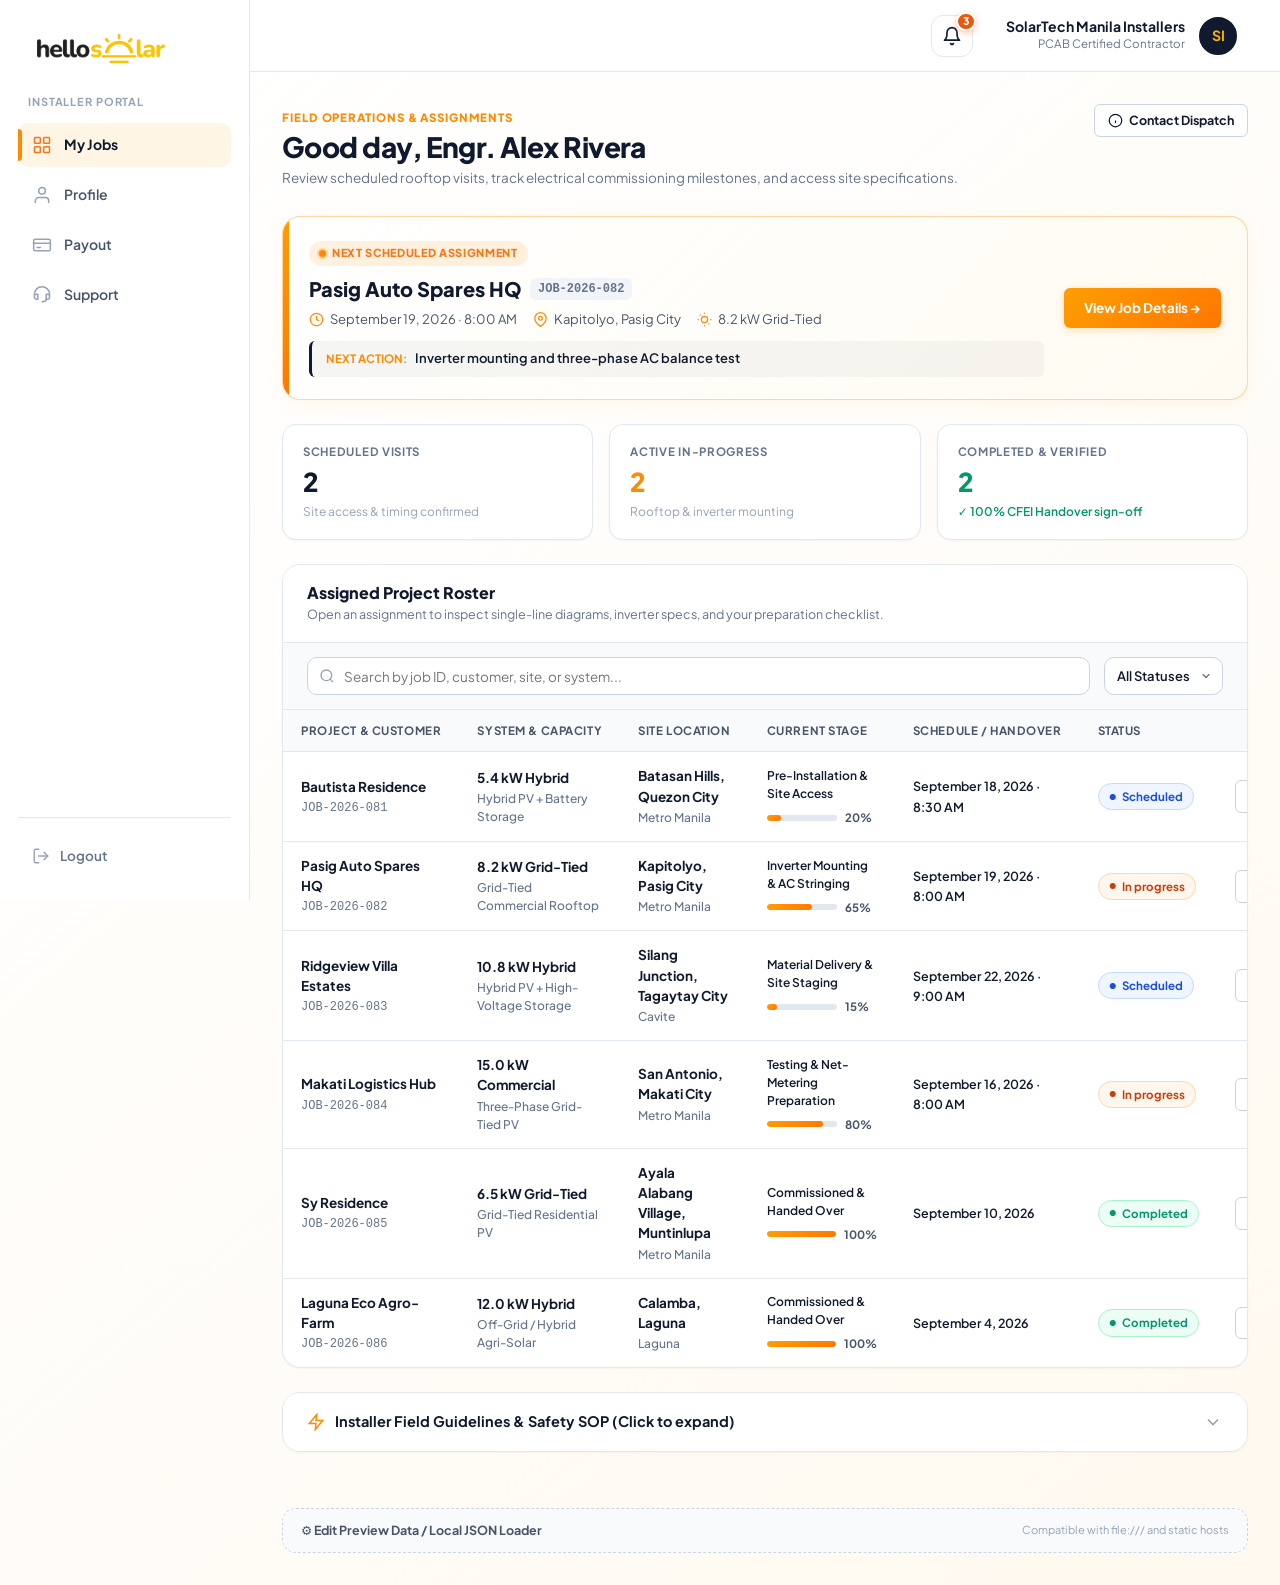
==== myjob.html @ 42e33a5e "First commit for Installer" ====
<!DOCTYPE html>
<html lang="en">

<head>
    <meta charset="UTF-8">
    <meta name="viewport" content="width=device-width, initial-scale=1.0">
    <meta name="description" content="Hello Solar Installer Portal — Assigned installation jobs, site details, and field checklist.">
    <title>Hello Solar Installer — My Jobs</title>

    <!-- Favicon -->
    <link rel="icon" type="image/png" href="assets/images/logo_tab.png">

    <!-- Google Fonts -->
    <link rel="preconnect" href="https://fonts.googleapis.com">
    <link rel="preconnect" href="https://fonts.gstatic.com" crossorigin>
    <link href="https://fonts.googleapis.com/css2?family=Plus+Jakarta+Sans:wght@400;500;600;700;800&display=swap"
        rel="stylesheet">

    <!-- Stylesheets -->
    <link rel="stylesheet" href="assets/css/dashboard.css">
    <link rel="stylesheet" href="assets/css/workspace.css">
    <link rel="stylesheet" href="assets/css/notifications.css">
</head>

<body>
    <div class="app" id="app">
        <!-- Mobile Backdrop -->
        <div class="backdrop" id="backdrop" aria-hidden="true"></div>

        <!-- Sidebar -->
        <aside class="sidebar" id="sidebar">
            <a class="logo" href="myjob.html">
                <img src="assets/images/hello_solar.png" alt="Hello Solar">
            </a>

            <div class="nav-label">Installer Portal</div>

            <nav class="nav" id="nav" aria-label="Installer navigation">
                <a class="nav-link active" href="myjob.html" aria-current="page">
                    <svg class="nav-icon" viewBox="0 0 24 24" fill="none" stroke="currentColor" stroke-linecap="round"
                        stroke-linejoin="round">
                        <rect x="3" y="3" width="7" height="7" rx="1" />
                        <rect x="14" y="3" width="7" height="7" rx="1" />
                        <rect x="3" y="14" width="7" height="7" rx="1" />
                        <rect x="14" y="14" width="7" height="7" rx="1" />
                    </svg>
                    My Jobs
                </a>

                <a class="nav-link" href="profile.html">
                    <svg class="nav-icon" viewBox="0 0 24 24" fill="none" stroke="currentColor" stroke-linecap="round"
                        stroke-linejoin="round">
                        <path d="M20 21v-2a4 4 0 0 0-4-4H8a4 4 0 0 0-4 4v2"></path>
                        <circle cx="12" cy="7" r="4"></circle>
                    </svg>
                    Profile
                </a>

                <a class="nav-link" href="payout.html">
                    <svg class="nav-icon" viewBox="0 0 24 24" fill="none" stroke="currentColor" stroke-linecap="round"
                        stroke-linejoin="round">
                        <rect x="2" y="5" width="20" height="14" rx="2" />
                        <path d="M2 10h20" />
                        <path d="M6 15h4" />
                    </svg>
                    Payout
                </a>

                <a class="nav-link" href="support.html">
                    <svg class="nav-icon" viewBox="0 0 24 24" fill="none" stroke="currentColor" stroke-linecap="round"
                        stroke-linejoin="round">
                        <path d="M3 11a9 9 0 0 1 18 0" />
                        <path d="M3 11v4a2 2 0 0 0 2 2h2v-6H5a2 2 0 0 0-2 2" />
                        <path d="M21 11v4a2 2 0 0 1-2 2h-2v-6h2a2 2 0 0 1 2 2" />
                        <path d="M17 17c0 2-2 3-5 3" />
                    </svg>
                    Support
                </a>
            </nav>

            <div class="sidebar-bottom">
                <div class="sidebar-divider"></div>

                <a class="logout" id="logout" href="login.html">
                    <svg class="nav-icon" viewBox="0 0 24 24" fill="none" stroke="currentColor" stroke-linecap="round"
                        stroke-linejoin="round">
                        <path d="M9 21H5a2 2 0 0 1-2-2V5a2 2 0 0 1 2-2h4" />
                        <polyline points="16 17 21 12 16 7" />
                        <line x1="21" y1="12" x2="9" y2="12" />
                    </svg>
                    Logout
                </a>
            </div>
        </aside>

        <!-- Main Content Area -->
        <main class="main" id="main">
            <!-- Topbar Header -->
            <header class="topbar">
                <div class="mobile-header">
                    <button class="mobile-menu-button" id="menu" type="button" aria-label="Open navigation"
                        aria-expanded="false" aria-controls="sidebar">
                        <svg viewBox="0 0 24 24" fill="none" stroke="currentColor" stroke-width="2"
                            stroke-linecap="round">
                            <line x1="4" y1="6" x2="20" y2="6" />
                            <line x1="4" y1="12" x2="20" y2="12" />
                            <line x1="4" y1="18" x2="20" y2="18" />
                        </svg>
                    </button>

                    <a class="mobile-logo" href="myjob.html">
                        <img src="assets/images/hello_solar.png" alt="Hello Solar">
                    </a>
                </div>

                <div class="topbar-right">
                    <div class="profile" id="topbarProfileBtn" title="Manage Profile & Photo">
                        <div class="profile-text">
                            <span class="profile-name">SolarTech Installer</span>
                            <span class="profile-role">PCAB Certified Contractor</span>
                        </div>
                        <div class="profile-avatar">SI</div>
                    </div>
                </div>
            </header>

            <!-- Page Content -->
            <div class="content" id="content">
                <div class="installer-workspace">
                    <!-- Page Header with Compact Greeting -->
                    <div class="workspace-head">
                        <div>
                            <span class="workspace-eyebrow">Field Operations & Assignments</span>
                            <h1 class="workspace-title" id="installerGreeting">Good day, Engr. Alex Rivera</h1>
                            <p class="workspace-subtitle">
                                Review scheduled rooftop visits, track electrical commissioning milestones, and access site specifications.
                            </p>
                        </div>
                        <div class="workspace-head-actions">
                            <a href="support.html?topic=Site%20Access%20%26%20Scheduling" class="btn-action">
                                <svg width="15" height="15" viewBox="0 0 24 24" fill="none" stroke="currentColor" stroke-width="2"><circle cx="12" cy="12" r="10"/><line x1="12" y1="16" x2="12" y2="12"/><line x1="12" y1="8" x2="12.01" y2="8"/></svg>
                                Contact Dispatch
                            </a>
                        </div>
                    </div>

                    <!-- Next Scheduled Assignment Hero Card (Answers: "What is my next assignment, and what do I need to do?") -->
                    <section class="next-assignment-card" id="nextAssignmentCard" aria-label="Next assignment preview">
                        <!-- Populated dynamically via workspace.js -->
                    </section>

                    <!-- 3 Non-Repeating KPI Metrics -->
                    <section class="installer-stats-grid cols-3" id="jobsStatsGrid">
                        <div class="stat-card">
                            <span class="stat-label">Scheduled Visits</span>
                            <div class="stat-value" id="statScheduled">2</div>
                            <span class="stat-sub">Site access & timing confirmed</span>
                        </div>
                        <div class="stat-card">
                            <span class="stat-label">Active In-Progress</span>
                            <div class="stat-value" id="statInProgress" style="color: var(--solar-orange);">2</div>
                            <span class="stat-sub">Rooftop & inverter mounting</span>
                        </div>
                        <div class="stat-card">
                            <span class="stat-label">Completed & Verified</span>
                            <div class="stat-value" id="statCompleted" style="color: #059669;">2</div>
                            <span class="stat-sub positive">✓ 100% CFEI Handover sign-off</span>
                        </div>
                    </section>

                    <!-- Main Installation Jobs Table Panel -->
                    <section class="panel-card">
                        <div class="panel-header">
                            <div class="panel-title-group">
                                <h2>Assigned Project Roster</h2>
                                <p>Open an assignment to inspect single-line diagrams, inverter specs, and your preparation checklist.</p>
                            </div>
                        </div>

                        <!-- Table Filter Toolbar -->
                        <div class="table-toolbar">
                            <div class="toolbar-search">
                                <svg viewBox="0 0 24 24" fill="none" stroke="currentColor" stroke-width="2">
                                    <circle cx="11" cy="11" r="8" />
                                    <line x1="21" y1="21" x2="16.65" y2="16.65" />
                                </svg>
                                <input type="search" id="jobSearchInput" placeholder="Search by job ID, customer, site, or system..." autocomplete="off">
                            </div>
                            <div class="toolbar-filters">
                                <select class="toolbar-select" id="jobStatusFilter" aria-label="Filter by project status">
                                    <option value="ALL">All Statuses</option>
                                    <option value="Scheduled">Scheduled</option>
                                    <option value="In progress">In Progress</option>
                                    <option value="Completed">Completed</option>
                                </select>
                            </div>
                        </div>

                        <!-- Table Area (Responsive Cards on Mobile) -->
                        <div class="table-responsive">
                            <table class="data-table" id="jobsTable">
                                <thead>
                                    <tr>
                                        <th>Project & Customer</th>
                                        <th>System & Capacity</th>
                                        <th>Site Location</th>
                                        <th>Current Stage</th>
                                        <th>Schedule / Handover</th>
                                        <th>Status</th>
                                        <th style="text-align: right;">Action</th>
                                    </tr>
                                </thead>
                                <tbody id="jobsTableBody">
                                    <!-- Rendered dynamically via workspace.js -->
                                </tbody>
                            </table>
                        </div>
                    </section>

                    <!-- Collapsible Progressive Disclosure: Standard Operating Procedures (SOP) -->
                    <details class="panel-accordion" id="sopAccordion">
                        <summary>
                            <div class="accordion-title">
                                <svg width="18" height="18" viewBox="0 0 24 24" fill="none" stroke="currentColor" stroke-width="2">
                                    <polygon points="13 2 3 14 12 14 11 22 21 10 12 10 13 2" />
                                </svg>
                                <span>Installer Field Guidelines & Safety SOP (Click to expand)</span>
                            </div>
                            <svg class="accordion-chevron" viewBox="0 0 24 24" fill="none" stroke="currentColor" stroke-width="2">
                                <polyline points="6 9 12 15 18 9" />
                            </svg>
                        </summary>
                        <div class="accordion-body">
                            <p style="margin-bottom: 12px;">
                                Adherence to DOLE-OSH and PCAB rooftop solar safety standards is mandatory across all Hello Solar job sites.
                            </p>
                            <div class="sop-grid">
                                <div class="sop-card">
                                    <div class="sop-card-title">1. Pre-Arrival & Fall Protection</div>
                                    <div class="sop-card-text">Inspect full-body harnesses, anchor points, and lifeline ropes before rooftop ascent. Never work during active rain or wind gusts exceeding 30 km/h.</div>
                                </div>
                                <div class="sop-card">
                                    <div class="sop-card-title">2. Structural Mounting & Torque</div>
                                    <div class="sop-card-text">Align mounting rails to roof structural purlins. Apply UV-rated weatherproofing to all penetrations. Use calibrated torque wrenches (14 Nm clamp torque).</div>
                                </div>
                                <div class="sop-card">
                                    <div class="sop-card-title">3. DC Stringing & Polarity</div>
                                    <div class="sop-card-text">Confirm string Voc and open-circuit polarity with calibrated multimeter before connecting DC isolator. Keep cables in rigid conduits away from roof moisture.</div>
                                </div>
                                <div class="sop-card">
                                    <div class="sop-card-title">4. Handover & Client Briefing</div>
                                    <div class="sop-card-text">Affix emergency disconnect placards. Connect monitoring app to client Wi-Fi. Provide 5-minute rapid shutdown orientation and secure digital sign-off.</div>
                                </div>
                            </div>
                        </div>
                    </details>

                    <!-- Collapsible Progressive Disclosure: Edit Preview Data (Footer Tool) -->
                    <details class="json-preview-accordion" id="previewDataAccordion">
                        <summary>
                            <span>⚙ Edit Preview Data / Local JSON Loader</span>
                            <span style="font-size: 11px; color: var(--gray-400); font-weight: normal;">Compatible with file:/// and static hosts</span>
                        </summary>
                        <div class="json-preview-body">
                            <p style="color: var(--gray-600); line-height: 1.4;">
                                Select an edited <code>installer.json</code> file to update sample records, checklist items, and payout milestones directly without running a server.
                            </p>
                            <div class="json-preview-actions">
                                <label class="btn-action" style="cursor: pointer;">
                                    <svg width="15" height="15" viewBox="0 0 24 24" fill="none" stroke="currentColor" stroke-width="2"><path d="M21 15v4a2 2 0 0 1-2 2H5a2 2 0 0 1-2-2v-4"/><polyline points="17 8 12 3 7 8"/><line x1="12" y1="3" x2="12" y2="15"/></svg>
                                    Select JSON File
                                    <input type="file" id="jsonFileInput" accept=".json,application/json" style="display: none;">
                                </label>
                                <button type="button" class="btn-action" id="btnResetJsonOverride">
                                    Restore Default Data
                                </button>
                            </div>
                            <div class="json-status-alert" id="jsonStatusAlert" role="alert"></div>
                        </div>
                    </details>
                </div>
            </div>
        </main>

        <!-- Mobile Bottom Navigation Bar -->
        <nav class="mobile-bottom-nav" aria-label="Mobile navigation">
            <a href="myjob.html" class="mobile-bottom-nav-item active" aria-current="page" aria-label="My Jobs">
                <svg viewBox="0 0 24 24" fill="none" stroke="currentColor" stroke-width="2" stroke-linecap="round" stroke-linejoin="round">
                    <rect x="3" y="3" width="7" height="7" rx="1" />
                    <rect x="14" y="3" width="7" height="7" rx="1" />
                    <rect x="3" y="14" width="7" height="7" rx="1" />
                    <rect x="14" y="14" width="7" height="7" rx="1" />
                </svg>
                <span>My Jobs</span>
            </a>
            <a href="profile.html" class="mobile-bottom-nav-item" aria-label="Profile">
                <svg viewBox="0 0 24 24" fill="none" stroke="currentColor" stroke-width="2" stroke-linecap="round" stroke-linejoin="round">
                    <path d="M20 21v-2a4 4 0 0 0-4-4H8a4 4 0 0 0-4 4v2"></path>
                    <circle cx="12" cy="7" r="4"></circle>
                </svg>
                <span>Profile</span>
            </a>
            <a href="payout.html" class="mobile-bottom-nav-item" aria-label="Payout">
                <svg viewBox="0 0 24 24" fill="none" stroke="currentColor" stroke-width="2" stroke-linecap="round" stroke-linejoin="round">
                    <rect x="2" y="5" width="20" height="14" rx="2" />
                    <path d="M2 10h20" />
                    <path d="M6 15h4" />
                </svg>
                <span>Payout</span>
            </a>
            <a href="support.html" class="mobile-bottom-nav-item" aria-label="Support">
                <svg viewBox="0 0 24 24" fill="none" stroke="currentColor" stroke-width="2" stroke-linecap="round" stroke-linejoin="round">
                    <path d="M3 11a9 9 0 0 1 18 0" />
                    <path d="M3 11v4a2 2 0 0 0 2 2h2v-6H5a2 2 0 0 0-2 2" />
                    <path d="M21 11v4a2 2 0 0 1-2 2h-2v-6h2a2 2 0 0 1 2 2" />
                    <path d="M17 17c0 2-2 3-5 3" />
                </svg>
                <span>Support</span>
            </a>
        </nav>
    </div>

    <!-- Progressive Disclosure Modal: Technical Job Details -->
    <div class="installer-modal-backdrop" id="jobModal" role="dialog" aria-modal="true" aria-hidden="true" aria-labelledby="modalJobTitle">
        <div class="installer-modal-card">
            <div class="installer-modal-header">
                <div>
                    <h3 class="installer-modal-title" id="modalJobTitle">Job Details</h3>
                    <p class="installer-modal-sub" id="modalJobSub">System & Site Specifications</p>
                </div>
                <button type="button" class="installer-modal-close" id="closeJobModal" aria-label="Close modal">
                    <svg viewBox="0 0 24 24" fill="none" stroke="currentColor" stroke-width="2"><line x1="18" y1="6" x2="6" y2="18"/><line x1="6" y1="6" x2="18" y2="18"/></svg>
                </button>
            </div>

            <div class="installer-modal-body">
                <!-- Technical Engineering Specifications -->
                <div>
                    <div class="modal-section-title">
                        <svg width="15" height="15" viewBox="0 0 24 24" fill="none" stroke="currentColor" stroke-width="2"><rect x="3" y="3" width="18" height="18" rx="2"/><line x1="3" y1="9" x2="21" y2="9"/><line x1="9" y1="21" x2="9" y2="9"/></svg>
                        Technical Hardware & Site Specs
                    </div>
                    <div class="specs-grid" id="modalSpecsGrid">
                        <!-- Populated by JS -->
                    </div>
                </div>

                <!-- Personal Site Preparation Checklist -->
                <div>
                    <div class="modal-section-title">
                        <svg width="15" height="15" viewBox="0 0 24 24" fill="none" stroke="currentColor" stroke-width="2"><polyline points="9 11 12 14 22 4"/><path d="M21 12v7a2 2 0 0 1-2 2H5a2 2 0 0 1-2-2V5a2 2 0 0 1 2-2h11"/></svg>
                        Technician Preparation Checklist & Notes
                    </div>
                    <div class="checklist-items" id="modalChecklist">
                        <!-- Populated by JS -->
                    </div>

                    <div style="margin-top: 14px;">
                        <label for="modalSiteNotes" style="display: block; font-size: 11.5px; font-weight: 700; text-transform: uppercase; color: var(--gray-500); margin-bottom: 4px;">
                            Site Installation Notes (Saved locally)
                        </label>
                        <textarea id="modalSiteNotes" rows="2" style="width: 100%; padding: 8px 12px; border: 1px solid var(--gray-300); border-radius: var(--radius-xs); font-family: inherit; font-size: 12.5px; resize: vertical;" placeholder="Add technician notes, rafter access points, or customer special requests..."></textarea>
                    </div>
                </div>
            </div>

            <div class="installer-modal-footer">
                <a href="support.html" id="modalSupportBtn" class="btn-action">
                    Contact Coordinator
                </a>
                <button type="button" class="btn-action btn-action-primary" id="btnSaveJobNotes">
                    Save Notes & Checklist
                </button>
            </div>
        </div>
    </div>

    <!-- Scripts -->
    <script src="assets/js/dashboard.js"></script>
    <script src="assets/js/installer_data.js"></script>
    <script src="assets/js/workspace.js"></script>
    <script src="assets/js/notifications.js"></script>
</body>

</html>
---- assets/css/dashboard.css ----
/* ==========================================================================
   HELLO SOLAR — MERCHANT DASHBOARD STYLESHEET
   Matches Customer Dashboard Visual Design System
   ========================================================================== */

/* --------------------------------------------------------------------------
   1. DESIGN TOKENS & VARIABLES
   -------------------------------------------------------------------------- */
:root {
    /* Brand Palette */
    --navy: #101a2e;
    --navy-soft: #18273d;
    --navy-light: #24344d;
    --solar-yellow: #ffb300;
    --solar-gold: #f8b319;
    --solar-orange: #ff8a00;
    --solar-orange-dark: #f47718;
    --solar-gradient: linear-gradient(135deg, #ff9e00 0%, #ff7700 100%);

    /* Backgrounds & Neutrals */
    --cream: #fffdf9;
    --cream-soft: #fffaf2;
    --white: #ffffff;
    --gray-50: #f8fafc;
    --gray-100: #f1f5f9;
    --gray-200: #e2e8f0;
    --gray-300: #cbd5e1;
    --gray-400: #94a3b8;
    --gray-500: #64748b;
    --gray-600: #475569;
    --gray-700: #334155;
    --gray-800: #1e293b;

    /* Semantic */
    --red: #dc2626;
    --red-bg: #fef2f2;

    /* Dimensions */
    --sidebar-width: 250px;
    --topbar-height: 72px;

    /* Typography */
    --font-main: "Plus Jakarta Sans", system-ui, -apple-system, BlinkMacSystemFont, "Segoe UI", Roboto, sans-serif;

    /* Radii */
    --radius-xs: 6px;
    --radius-sm: 10px;
    --radius-md: 14px;
    --radius-lg: 18px;
    --radius-full: 9999px;

    /* Shadows */
    --shadow-xs: 0 1px 2px rgba(16, 26, 46, 0.04);
    --shadow-sm: 0 4px 16px rgba(16, 26, 46, 0.05);
    --shadow-md: 0 10px 30px rgba(16, 26, 46, 0.07);

    /* Transitions */
    --transition-fast: 150ms cubic-bezier(0.4, 0, 0.2, 1);
    --transition-base: 220ms cubic-bezier(0.4, 0, 0.2, 1);
    --transition-smooth: 320ms cubic-bezier(0.16, 1, 0.3, 1);
}

/* --------------------------------------------------------------------------
   2. RESET & FOUNDATIONS
   -------------------------------------------------------------------------- */
*,
*::before,
*::after {
    box-sizing: border-box;
    margin: 0;
    padding: 0;
}

html {
    min-height: 100%;
    scroll-behavior: smooth;
    -webkit-text-size-adjust: 100%;
}

body {
    min-height: 100vh;
    font-family: var(--font-main);
    color: var(--navy);
    background-color: var(--cream-soft);
    line-height: 1.5;
    -webkit-font-smoothing: antialiased;
    -moz-osx-font-smoothing: grayscale;
    overflow-x: hidden;
}

img,
svg {
    display: block;
    max-width: 100%;
}

a {
    color: inherit;
    text-decoration: none;
}

button {
    font: inherit;
    color: inherit;
    background: none;
    border: none;
    cursor: pointer;
}

:focus-visible {
    outline: 2px solid var(--solar-orange);
    outline-offset: 2px;
}

/* --------------------------------------------------------------------------
   3. APP SHELL LAYOUT
   -------------------------------------------------------------------------- */
.app {
    min-height: 100vh;
    display: flex;
    background: linear-gradient(140deg, #ffffff 0%, #fffdfa 45%, #fff9ef 100%);
    position: relative;
}

/* --------------------------------------------------------------------------
   4. SIDEBAR
   -------------------------------------------------------------------------- */
.sidebar {
    position: fixed;
    top: 0;
    left: 0;
    bottom: 0;
    width: var(--sidebar-width);
    background: var(--white);
    border-right: 1px solid var(--gray-200);
    display: flex;
    flex-direction: column;
    padding: 28px 18px 22px;
    z-index: 100;
    transition: transform var(--transition-smooth), box-shadow var(--transition-smooth);
}

.logo {
    display: inline-flex;
    align-items: center;
    margin-bottom: 28px;
    padding-left: 6px;
}

.logo img {
    height: 38px;
    width: auto;
    object-fit: contain;
}

.nav-label {
    font-size: 11px;
    font-weight: 700;
    text-transform: uppercase;
    letter-spacing: 0.08em;
    color: var(--gray-400);
    padding: 0 10px;
    margin-bottom: 12px;
}

.nav {
    display: flex;
    flex-direction: column;
    gap: 6px;
    flex: 1;
}

.nav-link {
    display: flex;
    align-items: center;
    gap: 12px;
    padding: 11px 14px;
    min-height: 44px;
    border-radius: var(--radius-sm);
    font-size: 14px;
    font-weight: 600;
    color: var(--gray-600);
    transition: all var(--transition-fast);
    position: relative;
}

.nav-link svg,
.nav-icon {
    width: 20px;
    height: 20px;
    stroke-width: 1.85;
    flex-shrink: 0;
    color: var(--gray-400);
    transition: color var(--transition-fast);
}

.nav-link:hover {
    color: var(--navy);
    background: var(--gray-100);
}

.nav-link:hover svg,
.nav-link:hover .nav-icon {
    color: var(--navy);
}

.nav-link.active {
    color: var(--navy);
    background: #fff5e5;
    font-weight: 700;
}

.nav-link.active svg,
.nav-link.active .nav-icon {
    color: var(--solar-orange-dark);
}

.nav-link.active::before {
    content: "";
    position: absolute;
    left: 0;
    top: 6px;
    bottom: 6px;
    width: 3.5px;
    background: var(--solar-orange);
    border-radius: 0 4px 4px 0;
}

/* Sidebar Bottom & Logout */
.sidebar-bottom {
    margin-top: auto;
    display: flex;
    flex-direction: column;
    gap: 12px;
}

.sidebar-divider {
    height: 1px;
    background: var(--gray-200);
    margin: 4px 0;
}

.logout {
    display: flex;
    align-items: center;
    gap: 10px;
    width: 100%;
    padding: 11px 14px;
    min-height: 44px;
    border-radius: var(--radius-sm);
    font-size: 13.5px;
    font-weight: 600;
    color: var(--gray-500);
    transition: all var(--transition-fast);
}

.logout svg,
.logout .nav-icon {
    width: 18px;
    height: 18px;
    stroke-width: 1.85;
    flex-shrink: 0;
}

.logout:hover {
    color: var(--red);
    background: var(--red-bg);
}

/* --------------------------------------------------------------------------
   5. MAIN CONTENT AREA & TOPBAR
   -------------------------------------------------------------------------- */
.main {
    flex: 1;
    margin-left: var(--sidebar-width);
    display: flex;
    flex-direction: column;
    min-height: 100vh;
    width: calc(100% - var(--sidebar-width));
}

.topbar {
    height: var(--topbar-height);
    background: rgba(255, 255, 255, 0.85);
    backdrop-filter: blur(12px);
    -webkit-backdrop-filter: blur(12px);
    border-bottom: 1px solid var(--gray-200);
    display: flex;
    align-items: center;
    justify-content: space-between;
    padding: 0 32px;
    position: sticky;
    top: 0;
    z-index: 90;
}

.mobile-header {
    display: none;
    align-items: center;
    gap: 12px;
}

.mobile-menu-button {
    display: inline-flex;
    align-items: center;
    justify-content: center;
    width: 44px;
    height: 44px;
    border-radius: var(--radius-sm);
    background: var(--white);
    border: 1px solid var(--gray-200);
    color: var(--navy);
    cursor: pointer;
    transition: background var(--transition-fast);
}

.mobile-menu-button:hover {
    background: var(--gray-100);
}

.mobile-menu-button svg {
    width: 22px;
    height: 22px;
}

.mobile-logo img {
    height: 32px;
    width: auto;
}

.topbar-right {
    display: flex;
    align-items: center;
    gap: 16px;
    margin-left: auto;
}

.profile {
    display: flex;
    align-items: center;
    gap: 12px;
    padding: 4px 8px;
    border-radius: var(--radius-full);
    transition: background var(--transition-fast);
    user-select: none;
}

.profile:hover {
    background: rgba(16, 26, 46, 0.05);
}

.profile-text {
    display: flex;
    flex-direction: column;
    text-align: right;
}

.profile-name {
    font-size: 14px;
    font-weight: 700;
    color: var(--navy);
    line-height: 1.2;
}

.profile-role {
    font-size: 11.5px;
    color: var(--gray-500);
}

.profile-avatar {
    width: 42px;
    height: 42px;
    border-radius: var(--radius-full);
    background: var(--navy);
    color: var(--solar-yellow);
    display: flex;
    align-items: center;
    justify-content: center;
    font-weight: 700;
    font-size: 14px;
    flex-shrink: 0;
    border: 2px solid var(--white);
    box-shadow: var(--shadow-xs);
    overflow: hidden;
    position: relative;
}

.profile-avatar img,
.profile-avatar .profile-avatar-img {
    width: 100% !important;
    height: 100% !important;
    border-radius: var(--radius-full) !important;
    object-fit: cover !important;
    display: block !important;
}

/* Content Container */
.content {
    flex: 1;
    padding: 32px;
}

/* Mobile Backdrop */
.backdrop {
    display: none;
    position: fixed;
    inset: 0;
    background: rgba(16, 26, 46, 0.45);
    z-index: 95;
    backdrop-filter: blur(3px);
    -webkit-backdrop-filter: blur(3px);
    opacity: 0;
    transition: opacity var(--transition-base);
}

.backdrop.open {
    display: block;
    opacity: 1;
}

/* --------------------------------------------------------------------------
   6. RESPONSIVE BEHAVIOR
   -------------------------------------------------------------------------- */

/* Tablet & Compact Desktop (<= 1024px) */
@media (max-width: 1024px) {
    .content {
        padding: 24px;
    }

    .topbar {
        padding: 0 24px;
    }
}

/* Mobile & Tablet Portrait (<= 768px) */
@media (max-width: 768px) {
    :root {
        --topbar-height: 62px;
    }

    .sidebar {
        transform: translateX(-100%);
        box-shadow: none;
    }

    .sidebar.open {
        transform: translateX(0);
        box-shadow: 20px 0 50px rgba(16, 26, 46, 0.2);
    }

    .main {
        margin-left: 0;
        width: 100%;
    }

    .mobile-header {
        display: flex;
    }

    .topbar {
        padding: 0 16px;
    }

    .profile-text {
        display: none;
    }

    .profile-avatar {
        width: 36px;
        height: 36px;
        font-size: 13px;
    }

    .content {
        padding: 20px 16px;
    }

    body.nav-open {
        overflow: hidden;
    }
}

/* Accessibility */
@media (prefers-reduced-motion: reduce) {

    *,
    *::before,
    *::after {
        scroll-behavior: auto !important;
        transition-duration: 0.01ms !important;
        animation-duration: 0.01ms !important;
    }
}

/* --------------------------------------------------------------------------
   7. INTERACTIVE INSTALLER PROFILE MODAL & AVATAR
   -------------------------------------------------------------------------- */
.profile {
    cursor: pointer;
    position: relative;
    border: 1px solid transparent;
    transition: background var(--transition-fast), border-color var(--transition-fast);
}

.profile:hover {
    background: rgba(16, 26, 46, 0.05);
    border-color: var(--gray-200);
}

.profile:focus-visible {
    outline: 2px solid var(--solar-orange);
    outline-offset: 2px;
}

.profile-avatar {
    position: relative;
    overflow: hidden;
    display: flex;
    align-items: center;
    justify-content: center;
    flex-shrink: 0;
}

.profile-avatar-img {
    width: 100%;
    height: 100%;
    object-fit: cover;
    display: block;
}

/* Modal Overlay Backdrop */
.profile-modal-backdrop {
    position: fixed;
    inset: 0;
    background: rgba(16, 26, 46, 0.55);
    backdrop-filter: blur(6px);
    -webkit-backdrop-filter: blur(6px);
    z-index: 1000;
    display: flex;
    align-items: center;
    justify-content: center;
    padding: 20px;
    opacity: 0;
    visibility: hidden;
    transition: opacity var(--transition-base), visibility var(--transition-base);
}

.profile-modal-backdrop.open {
    opacity: 1;
    visibility: visible;
}

/* Modal Dialog Card */
.profile-modal-card {
    background: var(--white);
    border-radius: var(--radius-lg);
    box-shadow: 0 24px 70px rgba(16, 26, 46, 0.18);
    width: 100%;
    max-width: 560px;
    max-height: 90vh;
    display: flex;
    flex-direction: column;
    overflow: hidden;
    transform: scale(0.95) translateY(10px);
    transition: transform var(--transition-smooth);
    border: 1px solid var(--gray-200);
}

.profile-modal-backdrop.open .profile-modal-card {
    transform: scale(1) translateY(0);
}

/* Modal Header */
.profile-modal-header {
    display: flex;
    align-items: center;
    justify-content: space-between;
    padding: 20px 26px;
    border-bottom: 1px solid var(--gray-200);
    background: linear-gradient(135deg, #ffffff 0%, #fffbf2 100%);
}

.profile-modal-header-info {
    display: flex;
    align-items: center;
    gap: 12px;
}

.profile-modal-badge {
    width: 40px;
    height: 40px;
    border-radius: var(--radius-sm);
    background: rgba(255, 138, 0, 0.1);
    color: var(--solar-orange);
    display: flex;
    align-items: center;
    justify-content: center;
    flex-shrink: 0;
}

.profile-modal-badge svg {
    width: 20px;
    height: 20px;
}

.profile-modal-title {
    font-size: 18px;
    font-weight: 800;
    color: var(--navy);
    line-height: 1.2;
}

.profile-modal-subtitle {
    font-size: 12.5px;
    color: var(--gray-500);
    margin-top: 2px;
}

.profile-modal-close {
    width: 36px;
    height: 36px;
    border-radius: var(--radius-sm);
    color: var(--gray-400);
    display: flex;
    align-items: center;
    justify-content: center;
    cursor: pointer;
    background: transparent;
    border: none;
    transition: all var(--transition-fast);
}

.profile-modal-close:hover {
    color: var(--navy);
    background: var(--gray-100);
}

.profile-modal-close svg {
    width: 20px;
    height: 20px;
}

/* Modal Body */
.profile-modal-body {
    padding: 24px 26px;
    overflow-y: auto;
    display: flex;
    flex-direction: column;
    gap: 20px;
}

/* Avatar Upload & Preview Section */
.profile-avatar-section {
    display: flex;
    align-items: center;
    gap: 18px;
    padding: 16px;
    background: var(--cream);
    border: 1px solid var(--gray-200);
    border-radius: var(--radius-md);
}

.profile-modal-avatar-wrap {
    position: relative;
    width: 76px;
    height: 76px;
    border-radius: var(--radius-full);
    background: var(--navy);
    color: var(--solar-yellow);
    display: flex;
    align-items: center;
    justify-content: center;
    font-size: 24px;
    font-weight: 800;
    box-shadow: 0 4px 14px rgba(16, 26, 46, 0.12);
    border: 3px solid var(--white);
    flex-shrink: 0;
    overflow: hidden;
    cursor: pointer;
}

.profile-modal-avatar-img {
    width: 100%;
    height: 100%;
    object-fit: cover;
    display: block;
}

.profile-avatar-overlay {
    position: absolute;
    inset: 0;
    background: rgba(16, 26, 46, 0.6);
    color: var(--white);
    display: flex;
    align-items: center;
    justify-content: center;
    opacity: 0;
    transition: opacity var(--transition-fast);
}

.profile-avatar-overlay svg {
    width: 22px;
    height: 22px;
}

.profile-modal-avatar-wrap:hover .profile-avatar-overlay {
    opacity: 1;
}

.profile-avatar-controls {
    display: flex;
    flex-direction: column;
    gap: 5px;
    flex: 1;
}

.profile-avatar-title {
    font-size: 14px;
    font-weight: 700;
    color: var(--navy);
}

.profile-avatar-desc {
    font-size: 12px;
    color: var(--gray-500);
    line-height: 1.4;
}

.profile-avatar-actions {
    display: flex;
    align-items: center;
    gap: 8px;
    margin-top: 4px;
    flex-wrap: wrap;
}

.btn-upload-avatar {
    display: inline-flex;
    align-items: center;
    gap: 6px;
    padding: 7px 14px;
    font-size: 12px;
    font-weight: 700;
    background: var(--solar-gradient);
    color: var(--white);
    border-radius: var(--radius-xs);
    cursor: pointer;
    box-shadow: 0 2px 8px rgba(255, 138, 0, 0.25);
    transition: all var(--transition-fast);
}

.btn-upload-avatar svg {
    width: 14px;
    height: 14px;
}

.btn-upload-avatar:hover {
    transform: translateY(-1px);
    box-shadow: 0 4px 12px rgba(255, 138, 0, 0.35);
}

.btn-remove-avatar {
    padding: 7px 12px;
    font-size: 12px;
    font-weight: 600;
    background: var(--white);
    border: 1px solid var(--gray-300);
    color: var(--gray-600);
    border-radius: var(--radius-xs);
    cursor: pointer;
    transition: all var(--transition-fast);
}

.btn-remove-avatar:hover {
    color: var(--red);
    border-color: #fecaca;
    background: var(--red-bg);
}

/* Quick Preset Photo Picker Gallery */
.avatar-presets-wrap {
    margin-top: 12px;
    padding-top: 12px;
    border-top: 1px dashed var(--gray-200);
}

.avatar-presets-label {
    font-size: 11.5px;
    font-weight: 700;
    text-transform: uppercase;
    letter-spacing: 0.05em;
    color: var(--gray-500);
    margin-bottom: 8px;
    display: flex;
    align-items: center;
    gap: 6px;
}

.avatar-presets-grid {
    display: flex;
    align-items: center;
    gap: 10px;
    flex-wrap: wrap;
}

.avatar-preset-btn {
    position: relative;
    width: 46px;
    height: 46px;
    border-radius: var(--radius-full);
    border: 2px solid var(--gray-200);
    padding: 2px;
    background: var(--white);
    box-shadow: 0 2px 6px rgba(16, 26, 46, 0.08);
    cursor: pointer;
    transition: all var(--transition-fast);
    display: flex;
    align-items: center;
    justify-content: center;
    outline: none;
    overflow: hidden;
}

.avatar-preset-btn img {
    width: 100%;
    height: 100%;
    border-radius: var(--radius-full);
    object-fit: cover;
    display: block;
}

.avatar-preset-btn:hover {
    transform: translateY(-2px) scale(1.05);
    border-color: var(--solar-orange);
    box-shadow: 0 4px 12px rgba(255, 138, 0, 0.25);
}

.avatar-preset-btn.active {
    border-color: var(--solar-orange);
    box-shadow: 0 0 0 3px rgba(255, 138, 0, 0.25);
    transform: scale(1.06);
}

.avatar-preset-btn.active::after {
    content: "✓";
    position: absolute;
    bottom: -2px;
    right: -2px;
    width: 17px;
    height: 17px;
    border-radius: var(--radius-full);
    background: var(--solar-orange);
    color: var(--white);
    font-size: 10px;
    font-weight: 800;
    display: flex;
    align-items: center;
    justify-content: center;
    border: 2px solid var(--white);
    box-shadow: 0 2px 4px rgba(0, 0, 0, 0.2);
}

.avatar-preset-btn.initials-btn {
    background: var(--navy);
    color: var(--solar-yellow);
    font-size: 13px;
    font-weight: 800;
    letter-spacing: -0.02em;
    border-color: transparent;
}

.avatar-preset-btn.initials-btn:hover {
    background: #1e293b;
    border-color: var(--solar-yellow);
}

/* Installer Project & Performance Summary */
.installer-project-info {
    display: grid;
    grid-template-columns: 1fr 1fr;
    gap: 10px;
    padding: 14px;
    background: var(--gray-50);
    border: 1px solid var(--gray-200);
    border-radius: var(--radius-sm);
}

.installer-info-item {
    display: flex;
    flex-direction: column;
    gap: 2px;
}

.installer-info-label {
    font-size: 11px;
    font-weight: 700;
    text-transform: uppercase;
    letter-spacing: 0.05em;
    color: var(--gray-400);
}

.installer-info-val {
    font-size: 12.5px;
    font-weight: 700;
    color: var(--navy);
}

.installer-status-pill {
    display: inline-flex;
    align-items: center;
    gap: 4px;
    color: #059669;
    background: #ecfdf5;
    padding: 2px 6px;
    border-radius: 4px;
    font-size: 11.5px;
    font-weight: 700;
    width: fit-content;
}

/* Form Fields in Modal & Page */
.profile-form-grid {
    display: grid;
    grid-template-columns: 1fr 1fr;
    gap: 14px;
}

.profile-form-full {
    grid-column: 1 / -1;
}

.profile-field {
    display: flex;
    flex-direction: column;
    gap: 5px;
}

.profile-field label {
    font-size: 12.5px;
    font-weight: 600;
    color: var(--navy);
}

.profile-field input,
.profile-field select,
.profile-field textarea {
    height: 42px;
    padding: 0 14px;
    border: 1px solid var(--gray-300);
    border-radius: var(--radius-xs);
    font-size: 13.5px;
    font-family: inherit;
    color: var(--navy);
    background: var(--white);
    outline: none;
    transition: all var(--transition-fast);
    box-sizing: border-box;
}

.profile-field textarea {
    height: auto;
    padding: 10px 14px;
    resize: vertical;
}

.profile-field input:focus,
.profile-field select:focus,
.profile-field textarea:focus {
    border-color: var(--solar-orange);
    box-shadow: 0 0 0 3px rgba(255, 138, 0, 0.15);
}

/* Modal Footer */
.profile-modal-footer {
    display: flex;
    align-items: center;
    justify-content: flex-end;
    gap: 10px;
    padding: 16px 26px;
    background: var(--gray-50);
    border-top: 1px solid var(--gray-200);
}

.btn-modal-cancel {
    padding: 9px 18px;
    font-size: 13px;
    font-weight: 600;
    color: var(--gray-600);
    background: var(--white);
    border: 1px solid var(--gray-300);
    border-radius: var(--radius-sm);
    cursor: pointer;
    transition: all var(--transition-fast);
}

.btn-modal-cancel:hover {
    background: var(--gray-100);
    color: var(--navy);
}

.btn-modal-save {
    display: inline-flex;
    align-items: center;
    gap: 8px;
    padding: 9px 22px;
    font-size: 13.5px;
    font-weight: 700;
    color: var(--white);
    background: var(--solar-gradient);
    border: none;
    border-radius: var(--radius-sm);
    cursor: pointer;
    box-shadow: 0 4px 14px rgba(255, 138, 0, 0.3);
    transition: all var(--transition-fast);
}

.btn-modal-save:hover {
    transform: translateY(-1px);
    box-shadow: 0 6px 18px rgba(255, 138, 0, 0.4);
}

/* Toast Notification */
.profile-toast {
    position: fixed;
    bottom: 24px;
    right: 24px;
    background: #101a2e;
    color: var(--white);
    padding: 12px 20px;
    border-radius: var(--radius-sm);
    display: flex;
    align-items: center;
    gap: 10px;
    font-size: 13.5px;
    font-weight: 600;
    box-shadow: 0 10px 30px rgba(0, 0, 0, 0.25);
    border-left: 4px solid #10b981;
    z-index: 1100;
    opacity: 0;
    transform: translateY(20px);
    transition: all var(--transition-base);
    pointer-events: none;
}

.profile-toast.show {
    opacity: 1;
    transform: translateY(0);
}

/* --------------------------------------------------------------------------
   8. DEDICATED PROFILE PAGE LAYOUT (profile.html)
   -------------------------------------------------------------------------- */
.profile-page-container {
    max-width: 1020px;
    margin: 0 auto;
    display: flex;
    flex-direction: column;
    gap: 24px;
}

.profile-hero {
    background: var(--white);
    border: 1px solid var(--gray-200);
    border-radius: var(--radius-lg);
    padding: 28px;
    box-shadow: var(--shadow-sm);
    display: flex;
    align-items: center;
    justify-content: space-between;
    gap: 24px;
    flex-wrap: wrap;
    background: linear-gradient(135deg, #ffffff 0%, #fffbf2 60%, #fff8eb 100%);
}

.profile-hero-left {
    display: flex;
    align-items: center;
    gap: 22px;
}

.profile-hero-avatar {
    position: relative;
    width: 90px;
    height: 90px;
    border-radius: var(--radius-full);
    background: var(--navy);
    color: var(--solar-yellow);
    display: flex;
    align-items: center;
    justify-content: center;
    font-size: 32px;
    font-weight: 800;
    box-shadow: 0 8px 24px rgba(16, 26, 46, 0.15);
    border: 4px solid var(--white);
    flex-shrink: 0;
    overflow: hidden;
    cursor: pointer;
}

.profile-hero-avatar img {
    width: 100%;
    height: 100%;
    object-fit: cover;
}

.profile-hero-avatar::after {
    content: "📷";
    position: absolute;
    inset: 0;
    background: rgba(16, 26, 46, 0.65);
    color: #ffffff;
    display: flex;
    align-items: center;
    justify-content: center;
    font-size: 22px;
    opacity: 0;
    transition: opacity var(--transition-fast);
    border-radius: var(--radius-full);
}

.profile-hero-avatar:hover::after {
    opacity: 1;
}

.profile-hero-info h2 {
    font-size: 22px;
    font-weight: 800;
    color: var(--navy);
    line-height: 1.2;
}

.profile-hero-meta {
    display: flex;
    align-items: center;
    gap: 12px;
    margin-top: 6px;
    font-size: 13px;
    color: var(--gray-500);
    flex-wrap: wrap;
}

.profile-hero-actions {
    display: flex;
    gap: 10px;
}

/* Stats Cards Grid */
.installer-stats-grid {
    display: grid;
    grid-template-columns: repeat(4, 1fr);
    gap: 16px;
}

.installer-stat-card {
    background: var(--white);
    border: 1px solid var(--gray-200);
    border-radius: var(--radius-md);
    padding: 18px 20px;
    box-shadow: var(--shadow-xs);
    display: flex;
    flex-direction: column;
    gap: 4px;
}

.installer-stat-label {
    font-size: 12px;
    font-weight: 700;
    text-transform: uppercase;
    letter-spacing: 0.05em;
    color: var(--gray-400);
}

.installer-stat-number {
    font-size: 24px;
    font-weight: 800;
    color: var(--navy);
}

.installer-stat-sub {
    font-size: 11.5px;
    color: #10b981;
    font-weight: 600;
}

/* Profile Form Panels Grid */
.profile-content-grid {
    display: grid;
    grid-template-columns: 2fr 1fr;
    gap: 24px;
}

.profile-panel {
    background: var(--white);
    border: 1px solid var(--gray-200);
    border-radius: var(--radius-lg);
    box-shadow: var(--shadow-xs);
    overflow: hidden;
}

.profile-panel-header {
    padding: 20px 24px;
    border-bottom: 1px solid var(--gray-200);
    display: flex;
    align-items: center;
    justify-content: space-between;
}

.profile-panel-title {
    font-size: 16px;
    font-weight: 800;
    color: var(--navy);
}

.profile-panel-body {
    padding: 24px;
    display: flex;
    flex-direction: column;
    gap: 20px;
}

.profile-panel-footer {
    padding: 16px 24px;
    background: var(--gray-50);
    border-top: 1px solid var(--gray-200);
    display: flex;
    justify-content: flex-end;
}

/* Sidebar Info List */
.sidebar-info-card {
    display: flex;
    flex-direction: column;
    gap: 16px;
}

.sidebar-info-row {
    display: flex;
    justify-content: space-between;
    align-items: flex-start;
    font-size: 13px;
    padding-bottom: 12px;
    border-bottom: 1px solid var(--gray-100);
}

.sidebar-info-row:last-child {
    border-bottom: none;
    padding-bottom: 0;
}

.sidebar-info-label {
    color: var(--gray-500);
    font-weight: 500;
}

.sidebar-info-value {
    color: var(--navy);
    font-weight: 700;
    text-align: right;
}

@media (max-width: 900px) {
    .installer-stats-grid {
        grid-template-columns: repeat(2, 1fr);
    }

    .profile-content-grid {
        grid-template-columns: 1fr;
    }
}

@media (max-width: 600px) {
    .profile-form-grid {
        grid-template-columns: 1fr;
    }

    .installer-project-info {
        grid-template-columns: 1fr;
    }

    .profile-hero {
        flex-direction: column;
        align-items: flex-start;
    }

    .installer-stats-grid {
        grid-template-columns: 1fr;
    }
}

/* ==========================================================================
   MOBILE BOTTOM NAVIGATION BAR (Screens <= 768px)
   Matches Financer Portal navigation paradigm & touch requirements
   ========================================================================== */
.mobile-bottom-nav {
    display: none;
}

@media (max-width: 768px) {
    .mobile-bottom-nav {
        display: flex;
        position: fixed;
        bottom: 0;
        left: 0;
        right: 0;
        height: calc(60px + env(safe-area-inset-bottom, 0px));
        padding-bottom: env(safe-area-inset-bottom, 0px);
        background: var(--white);
        border-top: 1px solid var(--gray-200);
        box-shadow: 0 -4px 18px rgba(16, 26, 46, 0.07);
        z-index: 950;
        justify-content: space-around;
        align-items: center;
    }

    .mobile-bottom-nav-item {
        display: flex;
        flex-direction: column;
        align-items: center;
        justify-content: center;
        flex: 1;
        height: 100%;
        min-height: 44px;
        text-decoration: none;
        color: var(--gray-500);
        font-size: 11px;
        font-weight: 600;
        gap: 3px;
        transition: color var(--transition-fast);
        -webkit-tap-highlight-color: transparent;
    }

    .mobile-bottom-nav-item svg {
        width: 22px;
        height: 22px;
        stroke: currentColor;
    }

    .mobile-bottom-nav-item:hover,
    .mobile-bottom-nav-item:focus {
        color: var(--navy);
    }

    .mobile-bottom-nav-item.active {
        color: var(--solar-orange);
        font-weight: 700;
    }

    .mobile-bottom-nav-item.active svg {
        stroke: var(--solar-orange);
        stroke-width: 2.25;
    }

    /* Content space reservation for bottom nav & safe areas */
    .app .content,
    .main {
        padding-bottom: calc(76px + env(safe-area-inset-bottom, 0px)) !important;
    }
}
---- assets/css/workspace.css ----
/* ==========================================================================
   HELLO SOLAR INSTALLER PORTAL — WORKSPACE & DATA STYLES
   Adhering to Simplicity & Detail Requirements:
   Minimal but not empty, detailed but not crowded, professional & easy to navigate.
   ========================================================================== */

/* Page Container */
.installer-workspace {
    max-width: 1240px;
    margin: 0 auto;
    display: flex;
    flex-direction: column;
    gap: 24px;
}

/* Page Header */
.workspace-head {
    display: flex;
    align-items: flex-start;
    justify-content: space-between;
    gap: 18px;
    flex-wrap: wrap;
    padding-bottom: 4px;
}

.workspace-eyebrow {
    font-size: 11.5px;
    font-weight: 800;
    text-transform: uppercase;
    letter-spacing: 0.08em;
    color: var(--solar-orange);
    display: inline-block;
    margin-bottom: 4px;
}

.workspace-title {
    font-size: clamp(22px, 2.5vw, 28px);
    font-weight: 800;
    color: var(--navy);
    line-height: 1.2;
    letter-spacing: -0.02em;
}

.workspace-subtitle {
    font-size: 13.5px;
    color: var(--gray-500);
    margin-top: 4px;
    max-width: 680px;
}

.workspace-head-actions {
    display: flex;
    align-items: center;
    gap: 10px;
    flex-wrap: wrap;
}

/* KPI Stat Cards Grid */
.installer-stats-grid {
    display: grid;
    grid-template-columns: repeat(4, 1fr);
    gap: 16px;
}

.stat-card {
    background: var(--white);
    border: 1px solid var(--gray-200);
    border-radius: var(--radius-md);
    padding: 18px 20px;
    box-shadow: var(--shadow-xs);
    display: flex;
    flex-direction: column;
    gap: 4px;
    transition: transform var(--transition-fast), box-shadow var(--transition-fast), border-color var(--transition-fast);
}

.stat-card:hover {
    transform: translateY(-2px);
    box-shadow: var(--shadow-sm);
    border-color: var(--gray-300);
}

.stat-label {
    font-size: 11.5px;
    font-weight: 700;
    text-transform: uppercase;
    letter-spacing: 0.06em;
    color: var(--gray-500);
}

.stat-value {
    font-size: 26px;
    font-weight: 800;
    color: var(--navy);
    line-height: 1.2;
    margin: 2px 0;
}

.stat-sub {
    font-size: 12px;
    color: var(--gray-400);
}

.stat-sub.positive {
    color: #059669;
    font-weight: 600;
}

/* Panel Card */
.panel-card {
    background: var(--white);
    border: 1px solid var(--gray-200);
    border-radius: var(--radius-lg);
    box-shadow: var(--shadow-xs);
    overflow: hidden;
}

.panel-header {
    padding: 18px 24px;
    border-bottom: 1px solid var(--gray-200);
    display: flex;
    align-items: center;
    justify-content: space-between;
    gap: 16px;
    flex-wrap: wrap;
    background: #ffffff;
}

.panel-title-group h2,
.panel-title-group h3 {
    font-size: 16px;
    font-weight: 800;
    color: var(--navy);
    line-height: 1.2;
}

.panel-title-group p {
    font-size: 12.5px;
    color: var(--gray-500);
    margin-top: 3px;
}

/* Table Filter & Search Toolbar */
.table-toolbar {
    padding: 14px 24px;
    background: var(--gray-50);
    border-bottom: 1px solid var(--gray-200);
    display: flex;
    align-items: center;
    justify-content: space-between;
    gap: 14px;
    flex-wrap: wrap;
}

.toolbar-search {
    flex: 1;
    min-width: 240px;
    position: relative;
}

.toolbar-search svg {
    position: absolute;
    left: 12px;
    top: 50%;
    transform: translateY(-50%);
    width: 16px;
    height: 16px;
    color: var(--gray-400);
    pointer-events: none;
}

.toolbar-search input {
    width: 100%;
    height: 38px;
    padding: 0 14px 0 36px;
    border: 1px solid var(--gray-300);
    border-radius: var(--radius-sm);
    font-size: 13.5px;
    font-family: inherit;
    background: var(--white);
    color: var(--navy);
    outline: none;
    transition: all var(--transition-fast);
}

.toolbar-search input:focus {
    border-color: var(--solar-orange);
    box-shadow: 0 0 0 3px rgba(255, 138, 0, 0.12);
}

.toolbar-filters {
    display: flex;
    align-items: center;
    gap: 10px;
}

.toolbar-select {
    height: 38px;
    padding: 0 32px 0 12px;
    border: 1px solid var(--gray-300);
    border-radius: var(--radius-sm);
    font-size: 13px;
    font-family: inherit;
    font-weight: 600;
    background: var(--white) url("data:image/svg+xml;utf8,<svg xmlns='http://www.w3.org/2000/svg' width='12' height='12' viewBox='0 0 24 24' fill='none' stroke='%2364748b' stroke-width='2.5' stroke-linecap='round' stroke-linejoin='round'><polyline points='6 9 12 15 18 9'/></svg>") no-repeat right 10px center;
    color: var(--navy);
    outline: none;
    cursor: pointer;
    appearance: none;
    transition: all var(--transition-fast);
}

.toolbar-select:focus {
    border-color: var(--solar-orange);
    box-shadow: 0 0 0 3px rgba(255, 138, 0, 0.12);
}

/* Scannable Data Tables */
.table-responsive {
    width: 100%;
    overflow-x: auto;
    -webkit-overflow-scrolling: touch;
}

.data-table {
    width: 100%;
    border-collapse: collapse;
    text-align: left;
    font-size: 13.5px;
}

.data-table th {
    background: #f8fafc;
    color: var(--gray-600);
    font-size: 11.5px;
    font-weight: 700;
    text-transform: uppercase;
    letter-spacing: 0.05em;
    padding: 12px 18px;
    border-bottom: 1px solid var(--gray-200);
    white-space: nowrap;
}

.data-table td {
    padding: 14px 18px;
    border-bottom: 1px solid var(--gray-200);
    color: var(--navy);
    vertical-align: middle;
}

.data-table tbody tr {
    transition: background var(--transition-fast);
}

.data-table tbody tr:hover {
    background: #fffbf2;
}

.data-table tbody tr:last-child td {
    border-bottom: none;
}

/* Primary Cell Styling */
.cell-primary {
    font-weight: 700;
    color: var(--navy);
    display: flex;
    flex-direction: column;
    gap: 2px;
}

.cell-sub {
    font-size: 12px;
    font-weight: 500;
    color: var(--gray-500);
}

/* Status Badges */
.status-badge {
    display: inline-flex;
    align-items: center;
    gap: 6px;
    padding: 4px 10px;
    border-radius: var(--radius-full);
    font-size: 11.5px;
    font-weight: 700;
    white-space: nowrap;
    width: fit-content;
}

.badge-dot {
    font-size: 8px;
    line-height: 1;
}

.badge-success {
    background: #ecfdf5;
    color: #059669;
    border: 1px solid #a7f3d0;
}

.badge-progress {
    background: #fff7ed;
    color: #c2410c;
    border: 1px solid #fed7aa;
}

.badge-info {
    background: #eff6ff;
    color: #1d4ed8;
    border: 1px solid #bfdbfe;
}

.badge-warning {
    background: #fefce8;
    color: #a16207;
    border: 1px solid #fef08a;
}

/* Progress Mini Bar */
.mini-progress-wrap {
    display: flex;
    align-items: center;
    gap: 8px;
    min-width: 110px;
}

.mini-progress-bar {
    flex: 1;
    height: 6px;
    background: var(--gray-200);
    border-radius: var(--radius-full);
    overflow: hidden;
}

.mini-progress-fill {
    height: 100%;
    background: var(--solar-gradient);
    border-radius: var(--radius-full);
}

.mini-progress-text {
    font-size: 11.5px;
    font-weight: 700;
    color: var(--gray-600);
    min-width: 32px;
}

/* Action Buttons */
.btn-action {
    display: inline-flex;
    align-items: center;
    gap: 6px;
    padding: 6px 13px;
    font-size: 12.5px;
    font-weight: 700;
    border-radius: var(--radius-xs);
    border: 1px solid var(--gray-300);
    background: var(--white);
    color: var(--navy);
    cursor: pointer;
    text-decoration: none;
    transition: all var(--transition-fast);
    white-space: nowrap;
}

.btn-action:hover {
    background: var(--gray-50);
    border-color: var(--solar-orange);
    color: var(--solar-orange);
    transform: translateY(-1px);
}

.btn-action-primary {
    background: var(--solar-gradient);
    color: var(--white);
    border: none;
    box-shadow: 0 2px 8px rgba(255, 138, 0, 0.25);
}

.btn-action-primary:hover {
    color: var(--white);
    transform: translateY(-1px);
    box-shadow: 0 4px 12px rgba(255, 138, 0, 0.35);
}

/* Collapsible Section (<details>) */
.panel-accordion {
    background: var(--white);
    border: 1px solid var(--gray-200);
    border-radius: var(--radius-lg);
    box-shadow: var(--shadow-xs);
    overflow: hidden;
    transition: border-color var(--transition-fast);
}

.panel-accordion[open] {
    border-color: #fed7aa;
}

.panel-accordion summary {
    padding: 18px 24px;
    cursor: pointer;
    font-weight: 700;
    font-size: 14.5px;
    color: var(--navy);
    display: flex;
    align-items: center;
    justify-content: space-between;
    list-style: none;
    user-select: none;
    background: var(--white);
    transition: background var(--transition-fast);
}

.panel-accordion summary::-webkit-details-marker {
    display: none;
}

.panel-accordion summary:hover {
    background: #fffdf9;
}

.accordion-title {
    display: flex;
    align-items: center;
    gap: 10px;
}

.accordion-title svg {
    color: var(--solar-orange);
    flex-shrink: 0;
}

.accordion-chevron {
    width: 20px;
    height: 20px;
    color: var(--gray-400);
    transition: transform var(--transition-fast);
}

.panel-accordion[open] .accordion-chevron {
    transform: rotate(180deg);
    color: var(--solar-orange);
}

.accordion-body {
    padding: 18px 24px 24px;
    border-top: 1px solid var(--gray-200);
    background: var(--white);
    font-size: 13.5px;
    color: var(--gray-600);
    line-height: 1.6;
}

/* SOP Grid inside Accordion */
.sop-grid {
    display: grid;
    grid-template-columns: repeat(auto-fit, minmax(280px, 1fr));
    gap: 14px;
    margin-top: 12px;
}

.sop-card {
    padding: 14px 16px;
    border-radius: var(--radius-sm);
    border: 1px solid var(--gray-200);
    background: var(--gray-50);
}

.sop-card-title {
    font-size: 12.5px;
    font-weight: 700;
    color: var(--navy);
    margin-bottom: 4px;
}

.sop-card-text {
    font-size: 12px;
    color: var(--gray-600);
    line-height: 1.45;
}

/* Modal Windows (Progressive Disclosure) */
.installer-modal-backdrop {
    position: fixed;
    inset: 0;
    background: rgba(16, 26, 46, 0.55);
    backdrop-filter: blur(6px);
    -webkit-backdrop-filter: blur(6px);
    z-index: 1000;
    display: flex;
    align-items: center;
    justify-content: center;
    padding: 20px;
    opacity: 0;
    visibility: hidden;
    transition: opacity var(--transition-base), visibility var(--transition-base);
}

.installer-modal-backdrop.open {
    opacity: 1;
    visibility: visible;
}

.installer-modal-card {
    background: var(--white);
    border-radius: var(--radius-lg);
    box-shadow: 0 24px 70px rgba(16, 26, 46, 0.2);
    width: 100%;
    max-width: 640px;
    max-height: 90vh;
    display: flex;
    flex-direction: column;
    overflow: hidden;
    border: 1px solid var(--gray-200);
    transform: scale(0.96) translateY(10px);
    transition: transform var(--transition-smooth);
}

.installer-modal-backdrop.open .installer-modal-card {
    transform: scale(1) translateY(0);
}

.installer-modal-header {
    display: flex;
    align-items: center;
    justify-content: space-between;
    padding: 18px 24px;
    border-bottom: 1px solid var(--gray-200);
    background: linear-gradient(135deg, #ffffff 0%, #fffbf2 100%);
}

.installer-modal-title {
    font-size: 17px;
    font-weight: 800;
    color: var(--navy);
    line-height: 1.2;
}

.installer-modal-sub {
    font-size: 12.5px;
    color: var(--gray-500);
    margin-top: 3px;
}

.installer-modal-close {
    width: 34px;
    height: 34px;
    border-radius: var(--radius-sm);
    color: var(--gray-400);
    display: flex;
    align-items: center;
    justify-content: center;
    cursor: pointer;
    background: transparent;
    border: none;
    transition: all var(--transition-fast);
}

.installer-modal-close:hover {
    color: var(--navy);
    background: var(--gray-100);
}

.installer-modal-body {
    padding: 22px 24px;
    overflow-y: auto;
    display: flex;
    flex-direction: column;
    gap: 20px;
}

.installer-modal-footer {
    padding: 14px 24px;
    background: var(--gray-50);
    border-top: 1px solid var(--gray-200);
    display: flex;
    align-items: center;
    justify-content: flex-end;
    gap: 10px;
}

/* Technical Specs Grid inside Modal */
.specs-grid {
    display: grid;
    grid-template-columns: 1fr 1fr;
    gap: 12px;
}

.spec-item {
    background: var(--gray-50);
    border: 1px solid var(--gray-200);
    border-radius: var(--radius-sm);
    padding: 10px 14px;
    display: flex;
    flex-direction: column;
    gap: 2px;
}

.spec-item.full {
    grid-column: 1 / -1;
}

.spec-label {
    font-size: 11px;
    font-weight: 700;
    text-transform: uppercase;
    letter-spacing: 0.05em;
    color: var(--gray-500);
}

.spec-value {
    font-size: 13px;
    font-weight: 700;
    color: var(--navy);
}

/* Checklist Group inside Modal */
.modal-section-title {
    font-size: 13px;
    font-weight: 700;
    text-transform: uppercase;
    letter-spacing: 0.05em;
    color: var(--gray-500);
    margin-bottom: 8px;
    display: flex;
    align-items: center;
    gap: 6px;
}

.checklist-items {
    display: flex;
    flex-direction: column;
    gap: 8px;
}

.checklist-row {
    display: flex;
    align-items: flex-start;
    gap: 10px;
    padding: 8px 12px;
    border-radius: var(--radius-xs);
    background: var(--white);
    border: 1px solid var(--gray-200);
    font-size: 12.5px;
    color: var(--navy);
    cursor: pointer;
    transition: background var(--transition-fast);
}

.checklist-row:hover {
    background: #fffdfa;
}

.checklist-row input[type="checkbox"] {
    margin-top: 2px;
    accent-color: var(--solar-orange);
    width: 16px;
    height: 16px;
    cursor: pointer;
}

/* Financial Tax Breakdown inside Payout Modal */
.payout-breakdown-card {
    background: var(--gray-50);
    border: 1px solid var(--gray-200);
    border-radius: var(--radius-md);
    padding: 16px;
    display: flex;
    flex-direction: column;
    gap: 12px;
}

.payout-row {
    display: flex;
    justify-content: space-between;
    align-items: center;
    font-size: 13.5px;
}

.payout-row.sub {
    color: var(--gray-600);
    font-size: 12.5px;
}

.payout-row.highlight {
    padding-top: 10px;
    border-top: 1px dashed var(--gray-300);
    font-size: 16px;
    font-weight: 800;
    color: var(--navy);
}

.payout-row.highlight .amount {
    color: #059669;
}

/* Support Page Layout */
.support-category-grid {
    display: grid;
    grid-template-columns: repeat(4, 1fr);
    gap: 14px;
    margin-bottom: 24px;
}

.category-card {
    background: var(--white);
    border: 1px solid var(--gray-200);
    border-radius: var(--radius-md);
    padding: 16px;
    display: flex;
    align-items: flex-start;
    gap: 12px;
    box-shadow: var(--shadow-xs);
    cursor: pointer;
    transition: all var(--transition-fast);
}

.category-card:hover {
    border-color: var(--solar-orange);
    transform: translateY(-2px);
    box-shadow: var(--shadow-sm);
}

.category-icon {
    width: 36px;
    height: 36px;
    border-radius: var(--radius-sm);
    background: rgba(255, 138, 0, 0.1);
    color: var(--solar-orange);
    display: flex;
    align-items: center;
    justify-content: center;
    flex-shrink: 0;
}

.category-icon svg {
    width: 18px;
    height: 18px;
}

.category-title {
    font-size: 13px;
    font-weight: 700;
    color: var(--navy);
    line-height: 1.3;
}

.category-desc {
    font-size: 11.5px;
    color: var(--gray-400);
    margin-top: 2px;
}

.support-two-column {
    display: grid;
    grid-template-columns: 1.15fr 1.25fr;
    gap: 24px;
}

/* Draft Form */
.support-form {
    display: flex;
    flex-direction: column;
    gap: 14px;
}

.support-field {
    display: flex;
    flex-direction: column;
    gap: 4px;
}

.support-field label {
    font-size: 12.5px;
    font-weight: 700;
    color: var(--navy);
}

.support-field input,
.support-field select,
.support-field textarea {
    width: 100%;
    padding: 10px 14px;
    border: 1px solid var(--gray-300);
    border-radius: var(--radius-xs);
    font-size: 13.5px;
    font-family: inherit;
    background: var(--white);
    color: var(--navy);
    outline: none;
    transition: all var(--transition-fast);
    box-sizing: border-box;
}

.support-field textarea {
    resize: vertical;
    min-height: 120px;
}

.support-field input:focus,
.support-field select:focus,
.support-field textarea:focus {
    border-color: var(--solar-orange);
    box-shadow: 0 0 0 3px rgba(255, 138, 0, 0.12);
}

.support-actions {
    display: flex;
    align-items: center;
    gap: 10px;
    margin-top: 6px;
    flex-wrap: wrap;
}

/* FAQ Accordion */
.faq-list {
    display: flex;
    flex-direction: column;
    gap: 10px;
}

.faq-item {
    border: 1px solid var(--gray-200);
    border-radius: var(--radius-sm);
    overflow: hidden;
    background: var(--white);
    transition: border-color var(--transition-fast);
}

.faq-item[open] {
    border-color: var(--gray-300);
}

.faq-item summary {
    padding: 14px 18px;
    font-size: 13.5px;
    font-weight: 700;
    color: var(--navy);
    cursor: pointer;
    list-style: none;
    display: flex;
    justify-content: space-between;
    align-items: center;
    user-select: none;
}

.faq-item summary::-webkit-details-marker {
    display: none;
}

.faq-item summary:hover {
    background: #fffdfa;
}

.faq-answer {
    padding: 0 18px 16px;
    font-size: 13px;
    color: var(--gray-600);
    line-height: 1.55;
    border-top: 1px solid var(--gray-100);
    padding-top: 12px;
}

/* Empty State */
.table-empty {
    padding: 42px 20px;
    text-align: center;
    color: var(--gray-500);
}

.table-empty strong {
    display: block;
    font-size: 15px;
    color: var(--navy);
    margin-bottom: 4px;
}

/* Responsive Breakpoints */
@media (max-width: 1024px) {
    .installer-stats-grid {
        grid-template-columns: repeat(2, 1fr);
    }

    .support-category-grid {
        grid-template-columns: repeat(2, 1fr);
    }

    .support-two-column {
        grid-template-columns: 1fr;
    }
}

@media (max-width: 640px) {
    .installer-stats-grid {
        grid-template-columns: 1fr;
    }

    .support-category-grid {
        grid-template-columns: 1fr;
    }

    .table-toolbar {
        flex-direction: column;
        align-items: stretch;
    }

    .toolbar-filters {
        width: 100%;
        justify-content: space-between;
    }

    .specs-grid {
        grid-template-columns: 1fr;
    }

    .workspace-head {
        flex-direction: column;
        align-items: flex-start;
    }
}

/* ==========================================================================
   NEXT ASSIGNMENT HERO SECTION
   Answers: "What is my next assignment, and what do I need to do?"
   ========================================================================== */
.next-assignment-card {
    background: linear-gradient(135deg, #ffffff 0%, #fffbf2 100%);
    border: 1.5px solid rgba(255, 138, 0, 0.35);
    border-radius: var(--radius-lg);
    padding: 22px 26px;
    box-shadow: 0 4px 20px rgba(255, 138, 0, 0.07);
    display: flex;
    justify-content: space-between;
    align-items: center;
    gap: 20px;
    flex-wrap: wrap;
    position: relative;
    overflow: hidden;
}

.next-assignment-card::before {
    content: "";
    position: absolute;
    left: 0;
    top: 0;
    bottom: 0;
    width: 6px;
    background: var(--solar-gradient);
}

.next-assignment-content {
    flex: 1;
    min-width: 280px;
}

.next-assignment-badge {
    display: inline-flex;
    align-items: center;
    gap: 6px;
    padding: 4px 10px;
    border-radius: 999px;
    background: rgba(255, 138, 0, 0.12);
    color: var(--solar-orange-dark);
    font-size: 11px;
    font-weight: 800;
    text-transform: uppercase;
    letter-spacing: 0.06em;
    margin-bottom: 8px;
}

.next-assignment-badge .pulse-dot {
    width: 7px;
    height: 7px;
    border-radius: 50%;
    background: var(--solar-orange);
    box-shadow: 0 0 0 2px rgba(255, 138, 0, 0.3);
}

.next-assignment-title {
    font-size: 20px;
    font-weight: 800;
    color: var(--navy);
    margin-bottom: 6px;
    display: flex;
    align-items: center;
    gap: 8px;
    flex-wrap: wrap;
}

.next-assignment-title .job-id-chip {
    font-size: 12px;
    font-weight: 700;
    color: var(--gray-500);
    font-family: monospace;
    background: var(--gray-100);
    padding: 2px 8px;
    border-radius: var(--radius-xs);
}

.next-assignment-meta {
    display: flex;
    gap: 16px;
    flex-wrap: wrap;
    font-size: 13px;
    color: var(--gray-600);
    margin-bottom: 12px;
}

.next-assignment-meta-item {
    display: flex;
    align-items: center;
    gap: 6px;
}

.next-assignment-meta-item svg {
    color: var(--solar-orange);
    flex-shrink: 0;
}

.next-assignment-step {
    display: flex;
    align-items: center;
    gap: 8px;
    font-size: 13px;
    font-weight: 600;
    color: var(--navy);
    background: rgba(16, 26, 46, 0.04);
    padding: 8px 14px;
    border-radius: var(--radius-xs);
    border-left: 3px solid var(--navy);
}

.next-assignment-actions {
    display: flex;
    align-items: center;
    gap: 10px;
    flex-shrink: 0;
}

/* 3-Column Stats Grid */
.installer-stats-grid.cols-3 {
    grid-template-columns: repeat(3, 1fr);
}

@media (max-width: 900px) {
    .installer-stats-grid.cols-3 {
        grid-template-columns: repeat(3, 1fr);
    }
}

@media (max-width: 640px) {
    .installer-stats-grid.cols-3 {
        grid-template-columns: 1fr;
    }
}

/* ==========================================================================
   RESPONSIVE DATA TABLE TO CARDS (Screens <= 768px)
   Prevents horizontal scroll blowout & ensures readable layout
   ========================================================================== */
@media (max-width: 768px) {
    .table-responsive {
        overflow: visible;
    }

    .data-table thead {
        display: none;
    }

    .data-table,
    .data-table tbody,
    .data-table tr,
    .data-table td {
        display: block;
        width: 100%;
    }

    .data-table tr {
        margin-bottom: 14px;
        background: var(--white);
        border: 1px solid var(--gray-200);
        border-radius: var(--radius-md);
        padding: 16px;
        box-shadow: var(--shadow-xs);
    }

    .data-table td {
        padding: 8px 0;
        border: none;
        display: flex;
        justify-content: space-between;
        align-items: center;
        font-size: 13px;
    }

    .data-table td::before {
        content: attr(data-label);
        font-size: 11px;
        font-weight: 700;
        color: var(--gray-500);
        text-transform: uppercase;
        letter-spacing: 0.04em;
        margin-right: 12px;
        flex-shrink: 0;
    }

    .data-table td:last-child {
        padding-top: 12px;
        margin-top: 8px;
        border-top: 1px solid var(--gray-100);
        justify-content: flex-end;
    }

    .data-table td:last-child::before {
        display: none;
    }

    .data-table td:last-child .btn-action {
        width: 100%;
        justify-content: center;
        min-height: 44px;
        font-size: 13.5px;
    }
}

/* ==========================================================================
   COMPACT PREVIEW DATA LOADER ACCORDION (Footer tool)
   ========================================================================== */
.json-preview-accordion {
    margin-top: 32px;
    background: var(--white);
    border: 1px dashed var(--gray-300);
    border-radius: var(--radius-md);
    overflow: hidden;
    font-size: 12.5px;
}

.json-preview-accordion summary {
    padding: 12px 18px;
    font-weight: 700;
    color: var(--gray-600);
    cursor: pointer;
    display: flex;
    align-items: center;
    justify-content: space-between;
    user-select: none;
    background: var(--gray-50);
}

.json-preview-accordion summary:hover {
    color: var(--navy);
    background: #f1f5f9;
}

.json-preview-body {
    padding: 18px 20px;
    display: flex;
    flex-direction: column;
    gap: 12px;
    border-top: 1px solid var(--gray-200);
    background: var(--white);
}

.json-preview-actions {
    display: flex;
    align-items: center;
    gap: 12px;
    flex-wrap: wrap;
}

.json-status-alert {
    padding: 8px 12px;
    border-radius: var(--radius-xs);
    font-size: 12px;
    font-weight: 600;
    display: none;
}

.json-status-alert.error {
    display: block;
    background: #fef2f2;
    color: var(--red);
    border: 1px solid #fecaca;
}

.json-status-alert.success {
    display: block;
    background: #ecfdf5;
    color: #059669;
    border: 1px solid #a7f3d0;
}
---- assets/css/notifications.css ----
/**
 * Hello Solar Shared Notification System
 * Responsive bell, badge, dropdown & mobile bottom sheet
 */

:root {
    --notif-navy: #101a2e;
    --notif-navy-light: #1e293b;
    --notif-orange: #ff8a00;
    --notif-orange-dark: #e07600;
    --notif-orange-light: #fff7ed;
    --notif-gray-50: #f8fafc;
    --notif-gray-100: #f1f5f9;
    --notif-gray-200: #e2e8f0;
    --notif-gray-400: #94a3b8;
    --notif-gray-500: #64748b;
    --notif-gray-600: #475569;
    --notif-white: #ffffff;
    --notif-green: #10b981;
    --notif-blue: #2563eb;
    --notif-purple: #8b5cf6;
    --notif-red: #ef4444;
}

/* --------------------------------------------------------------------------
   BELL CONTAINER & TRIGGER
   -------------------------------------------------------------------------- */
.notification-bell-container {
    position: relative;
    display: inline-flex;
    align-items: center;
    margin-right: 8px;
}

.notification-bell-btn {
    position: relative;
    width: 42px;
    height: 42px;
    border-radius: 12px;
    background: var(--notif-white);
    border: 1px solid var(--notif-gray-200);
    color: var(--notif-navy);
    display: inline-flex;
    align-items: center;
    justify-content: center;
    cursor: pointer;
    transition: all 0.2s cubic-bezier(0.4, 0, 0.2, 1);
    padding: 0;
    outline: none;
}

.notification-bell-btn:hover {
    background: var(--notif-gray-50);
    border-color: var(--notif-orange);
    color: var(--notif-orange-dark);
    transform: translateY(-1px);
    box-shadow: 0 4px 12px rgba(255, 138, 0, 0.12);
}

.notification-bell-btn:focus-visible {
    border-color: var(--notif-orange);
    box-shadow: 0 0 0 3px rgba(255, 138, 0, 0.25);
}

.notification-bell-btn svg {
    width: 20px;
    height: 20px;
    stroke: currentColor;
    stroke-width: 2;
    fill: none;
    transition: transform 0.25s ease;
}

.notification-bell-btn:hover svg {
    transform: rotate(12deg) scale(1.05);
}

/* Notification Count Badge */
.notification-badge {
    position: absolute;
    top: -4px;
    right: -4px;
    min-width: 19px;
    height: 19px;
    padding: 0 5px;
    border-radius: 999px;
    background: #ea580c;
    color: #ffffff;
    font-size: 10.5px;
    font-weight: 800;
    font-family: inherit;
    display: inline-flex;
    align-items: center;
    justify-content: center;
    border: 2px solid var(--notif-white);
    box-shadow: 0 2px 6px rgba(234, 88, 12, 0.35);
    transition: transform 0.2s cubic-bezier(0.175, 0.885, 0.32, 1.275);
    line-height: 1;
}

.notification-badge.pulse {
    animation: notifPulse 0.4s ease;
}

@keyframes notifPulse {
    0% { transform: scale(1); }
    50% { transform: scale(1.35); }
    100% { transform: scale(1); }
}

.notification-badge.hidden {
    display: none;
}

/* --------------------------------------------------------------------------
   BACKDROP (DESKTOP TRANSPARENT / MOBILE DIMMED)
   -------------------------------------------------------------------------- */
.notification-backdrop {
    position: fixed;
    top: 0;
    left: 0;
    right: 0;
    bottom: 0;
    background: transparent;
    backdrop-filter: none;
    -webkit-backdrop-filter: none;
    z-index: 1990;
    opacity: 0;
    pointer-events: none;
    transition: opacity 0.2s ease;
}

.notification-backdrop.open {
    opacity: 1;
    pointer-events: auto;
}

/* --------------------------------------------------------------------------
   NOTIFICATION PANEL (DESKTOP DROPDOWN)
   -------------------------------------------------------------------------- */
.notification-panel {
    position: fixed;
    width: 390px;
    max-height: 560px;
    background: var(--notif-white);
    border: 1px solid var(--notif-gray-200);
    border-radius: 16px;
    box-shadow: 0 18px 45px rgba(16, 26, 46, 0.18), 0 2px 8px rgba(16, 26, 46, 0.05);
    z-index: 2000;
    display: flex;
    flex-direction: column;
    opacity: 0;
    transform: translateY(-8px) scale(0.98);
    pointer-events: none;
    transition: opacity 0.2s ease, transform 0.2s cubic-bezier(0.4, 0, 0.2, 1);
    overflow: hidden;
}

.notification-panel.open {
    opacity: 1;
    transform: translateY(0) scale(1);
    pointer-events: auto;
}

/* Panel Header */
.notification-panel-header {
    display: flex;
    align-items: center;
    justify-content: space-between;
    padding: 16px 18px 12px;
    border-bottom: 1px solid var(--notif-gray-200);
    background: var(--notif-white);
}

.notification-header-left {
    display: flex;
    align-items: center;
    gap: 8px;
}

.notification-title {
    font-size: 15px;
    font-weight: 800;
    color: var(--notif-navy);
    margin: 0;
}

.notification-unread-chip {
    font-size: 11px;
    font-weight: 700;
    color: var(--notif-orange-dark);
    background: var(--notif-orange-light);
    border: 1px solid rgba(255, 138, 0, 0.25);
    padding: 2px 8px;
    border-radius: 999px;
}

.notification-mark-all-btn {
    background: transparent;
    border: none;
    color: var(--notif-gray-500);
    font-size: 12px;
    font-weight: 600;
    cursor: pointer;
    padding: 4px 8px;
    border-radius: 6px;
    transition: all 0.15s ease;
    font-family: inherit;
}

.notification-mark-all-btn:hover {
    color: var(--notif-orange-dark);
    background: var(--notif-gray-50);
}

/* Panel Tabs */
.notification-filter-tabs {
    display: flex;
    align-items: center;
    gap: 6px;
    padding: 8px 18px;
    background: var(--notif-gray-50);
    border-bottom: 1px solid var(--notif-gray-200);
}

.notification-filter-tab {
    background: transparent;
    border: 1px solid transparent;
    padding: 4px 10px;
    font-size: 12px;
    font-weight: 600;
    color: var(--notif-gray-600);
    border-radius: 999px;
    cursor: pointer;
    transition: all 0.15s ease;
    font-family: inherit;
}

.notification-filter-tab:hover {
    color: var(--notif-navy);
    background: var(--notif-white);
}

.notification-filter-tab.active {
    background: var(--notif-white);
    color: var(--notif-orange-dark);
    font-weight: 700;
    border-color: rgba(255, 138, 0, 0.25);
    box-shadow: 0 1px 3px rgba(0, 0, 0, 0.04);
}

/* Notification List Area */
.notification-list {
    flex: 1;
    overflow-y: auto;
    overscroll-behavior: contain;
    max-height: 360px;
    padding: 0;
    margin: 0;
    list-style: none;
}

.notification-list::-webkit-scrollbar {
    width: 6px;
}

.notification-list::-webkit-scrollbar-thumb {
    background: var(--notif-gray-200);
    border-radius: 3px;
}

/* Individual Notification Item */
.notification-item {
    display: flex;
    align-items: flex-start;
    gap: 12px;
    padding: 13px 18px;
    border-bottom: 1px solid var(--notif-gray-100);
    cursor: pointer;
    transition: background-color 0.15s ease;
    position: relative;
    text-decoration: none;
    color: inherit;
}

.notification-item:hover,
.notification-item:focus-visible {
    background: #fffdf9;
    outline: none;
}

.notification-item.unread {
    background: rgba(255, 138, 0, 0.04);
}

.notification-item.unread:hover {
    background: rgba(255, 138, 0, 0.07);
}

/* Item Icon */
.notification-item-icon {
    width: 36px;
    height: 36px;
    border-radius: 10px;
    display: flex;
    align-items: center;
    justify-content: center;
    flex-shrink: 0;
    background: var(--notif-gray-100);
    color: var(--notif-gray-600);
}

.notification-item-icon svg {
    width: 18px;
    height: 18px;
    stroke-width: 2;
}

.notification-item-icon.type-payment {
    background: #ecfdf5;
    color: var(--notif-green);
}

.notification-item-icon.type-application,
.notification-item-icon.type-job {
    background: #eff6ff;
    color: var(--notif-blue);
}

.notification-item-icon.type-schedule {
    background: #faf5ff;
    color: var(--notif-purple);
}

.notification-item-icon.type-alert {
    background: #fff1f2;
    color: var(--notif-red);
}

.notification-item-icon.type-milestone {
    background: #fff7ed;
    color: var(--notif-orange);
}

/* Item Content */
.notification-item-body {
    flex: 1;
    min-width: 0;
}

.notification-item-title {
    font-size: 13px;
    font-weight: 700;
    color: var(--notif-navy);
    line-height: 1.35;
    margin-bottom: 3px;
    word-break: break-word;
}

.notification-item-message {
    font-size: 12px;
    color: var(--notif-gray-600);
    line-height: 1.45;
    margin-bottom: 6px;
    word-break: break-word;
}

.notification-item-meta {
    display: flex;
    align-items: center;
    flex-wrap: wrap;
    gap: 6px;
    font-size: 11px;
    color: var(--notif-gray-400);
}

.notification-package-tag {
    background: var(--notif-gray-100);
    color: var(--notif-navy);
    padding: 1px 6px;
    border-radius: 4px;
    font-weight: 600;
    font-size: 10.5px;
}

.notification-action-tag {
    color: var(--notif-orange-dark);
    font-weight: 700;
    display: inline-flex;
    align-items: center;
    gap: 3px;
    margin-left: auto;
}

.notification-unread-dot {
    width: 7px;
    height: 7px;
    border-radius: 50%;
    background: var(--notif-orange);
    flex-shrink: 0;
    margin-top: 6px;
}

/* Empty State */
.notification-empty-state {
    padding: 38px 20px;
    text-align: center;
    color: var(--notif-gray-500);
}

.notification-empty-icon {
    width: 44px;
    height: 44px;
    stroke: var(--notif-gray-400);
    margin: 0 auto 10px;
    display: block;
}

.notification-empty-state h4 {
    font-size: 14px;
    font-weight: 700;
    color: var(--notif-navy);
    margin: 0 0 4px;
}

.notification-empty-state p {
    font-size: 12px;
    margin: 0;
}

/* --------------------------------------------------------------------------
   PANEL FOOTER & SIMULATOR DRAWER
   -------------------------------------------------------------------------- */
.notification-panel-footer {
    padding: 10px 16px;
    background: var(--notif-gray-50);
    border-top: 1px solid var(--notif-gray-200);
    display: flex;
    flex-direction: column;
    gap: 8px;
}

.notification-footer-status {
    display: flex;
    align-items: center;
    justify-content: space-between;
    font-size: 11px;
    color: var(--notif-gray-500);
}

.notification-live-pill {
    display: inline-flex;
    align-items: center;
    gap: 5px;
    color: var(--notif-green);
    font-weight: 700;
}

.notification-live-pill .dot {
    width: 6px;
    height: 6px;
    border-radius: 50%;
    background: var(--notif-green);
    box-shadow: 0 0 0 2px rgba(16, 185, 129, 0.2);
}

.notification-simulator-toggle {
    background: transparent;
    border: none;
    color: var(--notif-orange-dark);
    font-size: 11px;
    font-weight: 700;
    cursor: pointer;
    padding: 2px 4px;
    text-decoration: underline;
    font-family: inherit;
}

/* Simulator Bar */
.notification-simulator-box {
    display: none;
    background: var(--notif-white);
    border: 1px dashed var(--notif-gray-300);
    border-radius: 8px;
    padding: 8px;
    flex-direction: column;
    gap: 6px;
    margin-top: 4px;
}

.notification-simulator-box.open {
    display: flex;
}

.notification-simulator-title {
    font-size: 10.5px;
    font-weight: 700;
    text-transform: uppercase;
    letter-spacing: 0.04em;
    color: var(--notif-gray-500);
}

.notification-simulator-btns {
    display: grid;
    grid-template-columns: 1fr 1fr;
    gap: 6px;
}

.sim-btn {
    padding: 5px 8px;
    font-size: 11px;
    font-weight: 600;
    border: 1px solid var(--notif-gray-200);
    border-radius: 6px;
    background: var(--notif-gray-50);
    color: var(--notif-navy);
    cursor: pointer;
    text-align: left;
    transition: all 0.15s ease;
    font-family: inherit;
}

.sim-btn:hover {
    background: var(--notif-orange-light);
    border-color: rgba(255, 138, 0, 0.3);
    color: var(--notif-orange-dark);
}

/* --------------------------------------------------------------------------
   REAL-TIME TOAST ALERT
   -------------------------------------------------------------------------- */
.notification-live-toast {
    position: fixed;
    top: 20px;
    right: 20px;
    max-width: 360px;
    width: calc(100vw - 40px);
    background: var(--notif-navy);
    color: var(--notif-white);
    border-radius: 12px;
    padding: 12px 16px;
    box-shadow: 0 10px 25px rgba(16, 26, 46, 0.25);
    z-index: 1100;
    display: flex;
    align-items: flex-start;
    gap: 12px;
    opacity: 0;
    transform: translateY(-20px);
    pointer-events: none;
    transition: opacity 0.25s ease, transform 0.25s cubic-bezier(0.175, 0.885, 0.32, 1.275);
}

.notification-live-toast.show {
    opacity: 1;
    transform: translateY(0);
    pointer-events: auto;
}

.notification-live-toast-icon {
    width: 22px;
    height: 22px;
    color: var(--notif-orange);
    flex-shrink: 0;
    margin-top: 1px;
}

.notification-live-toast-title {
    font-size: 13px;
    font-weight: 700;
    color: var(--notif-white);
    margin-bottom: 2px;
}

.notification-live-toast-msg {
    font-size: 12px;
    color: var(--notif-gray-400);
    line-height: 1.35;
}

/* --------------------------------------------------------------------------
   MOBILE RESPONSIVENESS (<= 768px)
   -------------------------------------------------------------------------- */
@media (max-width: 768px) {
    .notification-bell-container {
        margin-right: 4px;
    }

    .notification-bell-btn {
        width: 38px;
        height: 38px;
        border-radius: 10px;
    }

    .notification-bell-btn svg {
        width: 19px;
        height: 19px;
    }

    .notification-backdrop {
        background: rgba(16, 26, 46, 0.42);
        backdrop-filter: blur(1px);
        -webkit-backdrop-filter: blur(1px);
        z-index: 1990;
    }

    /* Full-width bottom-sheet panel on mobile */
    .notification-panel {
        position: fixed !important;
        top: auto !important;
        bottom: 0 !important;
        left: 0 !important;
        right: 0 !important;
        width: 100% !important;
        max-width: 100% !important;
        max-height: 82vh !important;
        border-radius: 20px 20px 0 0 !important;
        border: none !important;
        box-shadow: 0 -10px 35px rgba(16, 26, 46, 0.25) !important;
        transform: translateY(100%) !important;
        transition: transform 0.3s cubic-bezier(0.4, 0, 0.2, 1) !important;
        z-index: 2000 !important;
        opacity: 1 !important;
        pointer-events: none;
    }

    .notification-panel.open {
        transform: translateY(0) !important;
        pointer-events: auto !important;
    }

    .notification-panel::before {
        content: "";
        width: 40px;
        height: 4px;
        background: var(--notif-gray-200);
        border-radius: 999px;
        margin: 8px auto 2px;
        display: block;
    }

    .notification-list {
        max-height: 48vh;
    }

    .notification-panel-footer {
        padding-bottom: calc(12px + env(safe-area-inset-bottom, 16px));
    }

    .notification-live-toast {
        top: 14px;
        right: 14px;
        left: 14px;
        width: auto;
        max-width: 100%;
    }
}
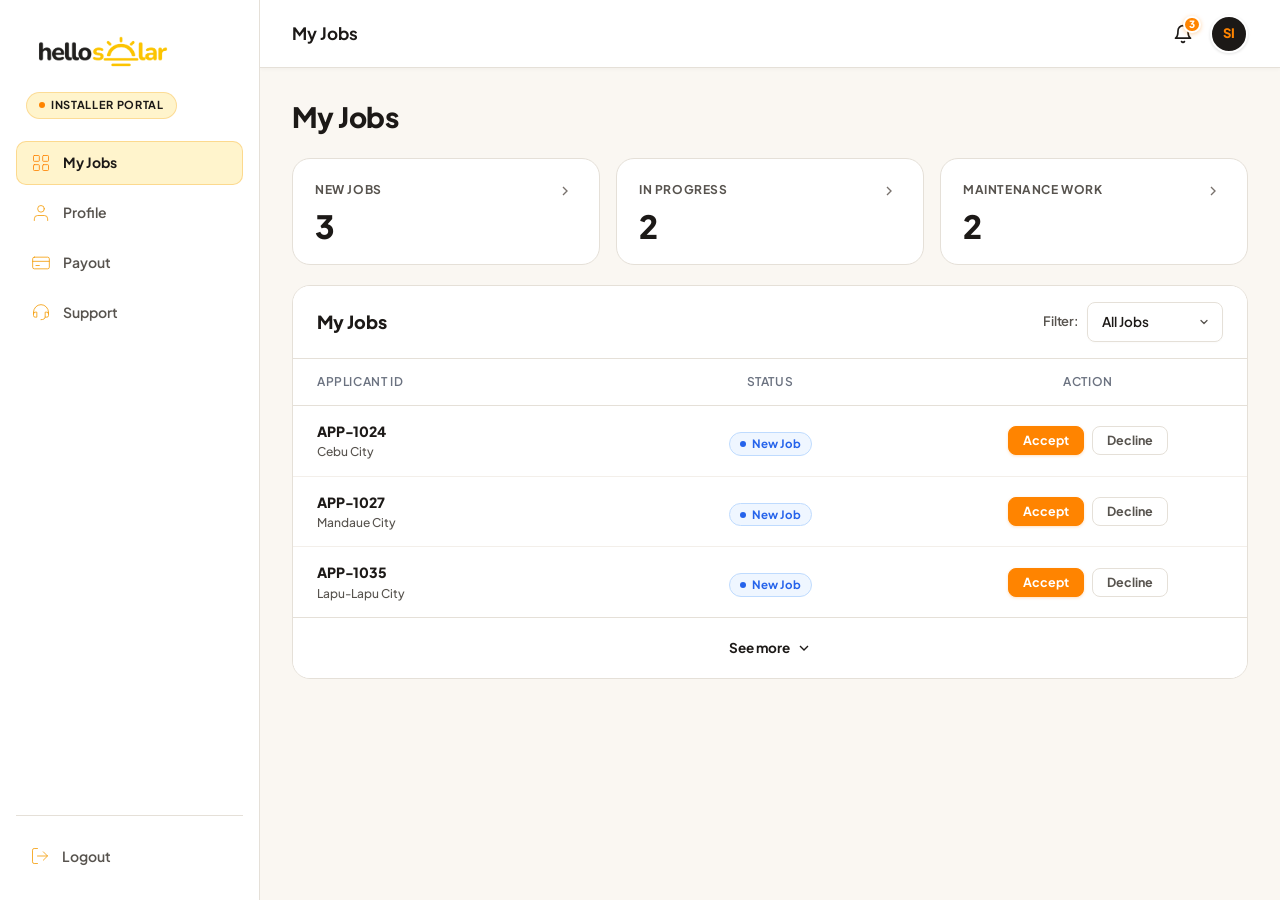
==== commit 7485fd4d: "polish" ====
--- a/myjob.html
+++ b/myjob.html
@@ -4,7 +4,8 @@
 <head>
     <meta charset="UTF-8">
     <meta name="viewport" content="width=device-width, initial-scale=1.0">
-    <meta name="description" content="Hello Solar Installer Portal — Assigned installation jobs, site details, and field checklist.">
+    <meta name="description"
+        content="Hello Solar Installer Portal — Assigned installation jobs, site details, and field checklist.">
     <title>Hello Solar Installer — My Jobs</title>
 
     <!-- Favicon -->
@@ -33,7 +34,8 @@
                 <img src="assets/images/hello_solar.png" alt="Hello Solar">
             </a>
 
-            <div class="nav-label">Installer Portal</div>
+            <div class="portal-tag">Installer Portal</div>
+
 
             <nav class="nav" id="nav" aria-label="Installer navigation">
                 <a class="nav-link active" href="myjob.html" aria-current="page">
@@ -78,9 +80,8 @@
                 </a>
             </nav>
 
+            <!-- Sidebar Bottom: Account / Logout -->
             <div class="sidebar-bottom">
-                <div class="sidebar-divider"></div>
-
                 <a class="logout" id="logout" href="login.html">
                     <svg class="nav-icon" viewBox="0 0 24 24" fill="none" stroke="currentColor" stroke-linecap="round"
                         stroke-linejoin="round">
@@ -97,6 +98,13 @@
         <main class="main" id="main">
             <!-- Topbar Header -->
             <header class="topbar">
+                <div class="topbar-left">
+                    <h1 class="topbar-title">My Jobs</h1>
+                    <a class="mobile-logo" href="myjob.html" aria-label="Hello Solar">
+                        <img src="assets/images/hello_solar.png" alt="Hello Solar">
+                    </a>
+                </div>
+
                 <div class="mobile-header">
                     <button class="mobile-menu-button" id="menu" type="button" aria-label="Open navigation"
                         aria-expanded="false" aria-controls="sidebar">
@@ -107,107 +115,96 @@
                             <line x1="4" y1="18" x2="20" y2="18" />
                         </svg>
                     </button>
-
-                    <a class="mobile-logo" href="myjob.html">
-                        <img src="assets/images/hello_solar.png" alt="Hello Solar">
+                </div>
+
+                <div class="topbar-right">
+                    <a href="profile.html" class="profile" aria-label="View installer profile">
+                        <div class="profile-avatar" title="Installer Profile">SI</div>
                     </a>
-                </div>
-
-                <div class="topbar-right">
-                    <div class="profile" id="topbarProfileBtn" title="Manage Profile & Photo">
-                        <div class="profile-text">
-                            <span class="profile-name">SolarTech Installer</span>
-                            <span class="profile-role">PCAB Certified Contractor</span>
-                        </div>
-                        <div class="profile-avatar">SI</div>
-                    </div>
                 </div>
             </header>
 
             <!-- Page Content -->
             <div class="content" id="content">
                 <div class="installer-workspace">
-                    <!-- Page Header with Compact Greeting -->
+                    <!-- Page Header with Clean Greeting -->
                     <div class="workspace-head">
                         <div>
-                            <span class="workspace-eyebrow">Field Operations & Assignments</span>
-                            <h1 class="workspace-title" id="installerGreeting">Good day, Engr. Alex Rivera</h1>
-                            <p class="workspace-subtitle">
-                                Review scheduled rooftop visits, track electrical commissioning milestones, and access site specifications.
-                            </p>
+                            <h1 class="workspace-title">My Jobs</h1>
+
                         </div>
-                        <div class="workspace-head-actions">
-                            <a href="support.html?topic=Site%20Access%20%26%20Scheduling" class="btn-action">
-                                <svg width="15" height="15" viewBox="0 0 24 24" fill="none" stroke="currentColor" stroke-width="2"><circle cx="12" cy="12" r="10"/><line x1="12" y1="16" x2="12" y2="12"/><line x1="12" y1="8" x2="12.01" y2="8"/></svg>
-                                Contact Dispatch
-                            </a>
-                        </div>
-                    </div>
-
-                    <!-- Next Scheduled Assignment Hero Card (Answers: "What is my next assignment, and what do I need to do?") -->
-                    <section class="next-assignment-card" id="nextAssignmentCard" aria-label="Next assignment preview">
-                        <!-- Populated dynamically via workspace.js -->
+                    </div>
+
+                    <!-- SUMMARY: 3 Interactive KPI Cards -->
+                    <section class="installer-stats-grid" id="jobsStatsGrid" aria-label="Job Statistics">
+                        <button type="button" class="stat-card stat-card-interactive" id="kpiCardNewJobs"
+                            data-category="new" aria-label="View New Jobs requiring confirmation">
+                            <div class="stat-card-header">
+                                <span class="stat-label">New Jobs</span>
+                                <span class="stat-card-arrow" aria-hidden="true">
+                                    <svg viewBox="0 0 24 24" width="16" height="16" fill="none" stroke="currentColor"
+                                        stroke-width="2">
+                                        <polyline points="9 18 15 12 9 6" />
+                                    </svg>
+                                </span>
+                            </div>
+                            <div class="stat-value" id="statNewJobs">0</div>
+
+                        </button>
+                        <button type="button" class="stat-card stat-card-interactive" id="kpiCardInProgress"
+                            data-category="in_progress" aria-label="View In Progress Jobs">
+                            <div class="stat-card-header">
+                                <span class="stat-label">In Progress</span>
+                                <span class="stat-card-arrow" aria-hidden="true">
+                                    <svg viewBox="0 0 24 24" width="16" height="16" fill="none" stroke="currentColor"
+                                        stroke-width="2">
+                                        <polyline points="9 18 15 12 9 6" />
+                                    </svg>
+                                </span>
+                            </div>
+                            <div class="stat-value" id="statInProgress">0</div>
+                        </button>
+                        <button type="button" class="stat-card stat-card-interactive" id="kpiCardMaintenance"
+                            data-category="maintenance" aria-label="View Maintenance Work">
+                            <div class="stat-card-header">
+                                <span class="stat-label">Maintenance Work</span>
+                                <span class="stat-card-arrow" aria-hidden="true">
+                                    <svg viewBox="0 0 24 24" width="16" height="16" fill="none" stroke="currentColor"
+                                        stroke-width="2">
+                                        <polyline points="9 18 15 12 9 6" />
+                                    </svg>
+                                </span>
+                            </div>
+                            <div class="stat-value" id="statMaintenance">0</div>
+
+                        </button>
                     </section>
 
-                    <!-- 3 Non-Repeating KPI Metrics -->
-                    <section class="installer-stats-grid cols-3" id="jobsStatsGrid">
-                        <div class="stat-card">
-                            <span class="stat-label">Scheduled Visits</span>
-                            <div class="stat-value" id="statScheduled">2</div>
-                            <span class="stat-sub">Site access & timing confirmed</span>
-                        </div>
-                        <div class="stat-card">
-                            <span class="stat-label">Active In-Progress</span>
-                            <div class="stat-value" id="statInProgress" style="color: var(--solar-orange);">2</div>
-                            <span class="stat-sub">Rooftop & inverter mounting</span>
-                        </div>
-                        <div class="stat-card">
-                            <span class="stat-label">Completed & Verified</span>
-                            <div class="stat-value" id="statCompleted" style="color: #059669;">2</div>
-                            <span class="stat-sub positive">✓ 100% CFEI Handover sign-off</span>
-                        </div>
-                    </section>
-
-                    <!-- Main Installation Jobs Table Panel -->
-                    <section class="panel-card">
-                        <div class="panel-header">
-                            <div class="panel-title-group">
-                                <h2>Assigned Project Roster</h2>
-                                <p>Open an assignment to inspect single-line diagrams, inverter specs, and your preparation checklist.</p>
-                            </div>
-                        </div>
-
-                        <!-- Table Filter Toolbar -->
-                        <div class="table-toolbar">
-                            <div class="toolbar-search">
-                                <svg viewBox="0 0 24 24" fill="none" stroke="currentColor" stroke-width="2">
-                                    <circle cx="11" cy="11" r="8" />
-                                    <line x1="21" y1="21" x2="16.65" y2="16.65" />
-                                </svg>
-                                <input type="search" id="jobSearchInput" placeholder="Search by job ID, customer, site, or system..." autocomplete="off">
-                            </div>
-                            <div class="toolbar-filters">
-                                <select class="toolbar-select" id="jobStatusFilter" aria-label="Filter by project status">
-                                    <option value="ALL">All Statuses</option>
-                                    <option value="Scheduled">Scheduled</option>
-                                    <option value="In progress">In Progress</option>
+                    <!-- MAIN: My Jobs Panel -->
+                    <section class="panel-card" id="myJobsPanel">
+                        <div class="panel-header jobs-panel-header">
+                            <h2 class="panel-title">My Jobs</h2>
+                            <div class="jobs-filter-wrap">
+                                <label for="jobStatusFilter" class="filter-label">Filter:</label>
+                                <select class="filter-select toolbar-select" id="jobStatusFilter"
+                                    aria-label="Filter jobs by status">
+                                    <option value="ALL">All Jobs</option>
+                                    <option value="New Job">New Jobs</option>
+                                    <option value="In Progress">In Progress</option>
+                                    <option value="Maintenance">Maintenance</option>
                                     <option value="Completed">Completed</option>
                                 </select>
                             </div>
                         </div>
 
-                        <!-- Table Area (Responsive Cards on Mobile) -->
+                        <!-- Responsive Table (Desktop) / Cards (Mobile) -->
                         <div class="table-responsive">
                             <table class="data-table" id="jobsTable">
                                 <thead>
                                     <tr>
-                                        <th>Project & Customer</th>
-                                        <th>System & Capacity</th>
-                                        <th>Site Location</th>
-                                        <th>Current Stage</th>
-                                        <th>Schedule / Handover</th>
+                                        <th>Applicant ID</th>
                                         <th>Status</th>
-                                        <th style="text-align: right;">Action</th>
+                                        <th>Action</th>
                                     </tr>
                                 </thead>
                                 <tbody id="jobsTableBody">
@@ -215,69 +212,25 @@
                                 </tbody>
                             </table>
                         </div>
+
+                        <!-- Pagination / See More Expansion Controls -->
+                        <div class="table-pagination-footer" id="jobsPaginationFooter" style="display: none;">
+                            <button type="button" class="btn-see-more" id="btnToggleJobsExpand">
+                                <span id="seeMoreJobsText">See more</span>
+                                <svg class="chevron-icon" width="16" height="16" viewBox="0 0 24 24" fill="none"
+                                    stroke="currentColor" stroke-width="2">
+                                    <polyline points="6 9 12 15 18 9" />
+                                </svg>
+                            </button>
+                        </div>
                     </section>
 
-                    <!-- Collapsible Progressive Disclosure: Standard Operating Procedures (SOP) -->
-                    <details class="panel-accordion" id="sopAccordion">
-                        <summary>
-                            <div class="accordion-title">
-                                <svg width="18" height="18" viewBox="0 0 24 24" fill="none" stroke="currentColor" stroke-width="2">
-                                    <polygon points="13 2 3 14 12 14 11 22 21 10 12 10 13 2" />
-                                </svg>
-                                <span>Installer Field Guidelines & Safety SOP (Click to expand)</span>
-                            </div>
-                            <svg class="accordion-chevron" viewBox="0 0 24 24" fill="none" stroke="currentColor" stroke-width="2">
-                                <polyline points="6 9 12 15 18 9" />
-                            </svg>
-                        </summary>
-                        <div class="accordion-body">
-                            <p style="margin-bottom: 12px;">
-                                Adherence to DOLE-OSH and PCAB rooftop solar safety standards is mandatory across all Hello Solar job sites.
-                            </p>
-                            <div class="sop-grid">
-                                <div class="sop-card">
-                                    <div class="sop-card-title">1. Pre-Arrival & Fall Protection</div>
-                                    <div class="sop-card-text">Inspect full-body harnesses, anchor points, and lifeline ropes before rooftop ascent. Never work during active rain or wind gusts exceeding 30 km/h.</div>
-                                </div>
-                                <div class="sop-card">
-                                    <div class="sop-card-title">2. Structural Mounting & Torque</div>
-                                    <div class="sop-card-text">Align mounting rails to roof structural purlins. Apply UV-rated weatherproofing to all penetrations. Use calibrated torque wrenches (14 Nm clamp torque).</div>
-                                </div>
-                                <div class="sop-card">
-                                    <div class="sop-card-title">3. DC Stringing & Polarity</div>
-                                    <div class="sop-card-text">Confirm string Voc and open-circuit polarity with calibrated multimeter before connecting DC isolator. Keep cables in rigid conduits away from roof moisture.</div>
-                                </div>
-                                <div class="sop-card">
-                                    <div class="sop-card-title">4. Handover & Client Briefing</div>
-                                    <div class="sop-card-text">Affix emergency disconnect placards. Connect monitoring app to client Wi-Fi. Provide 5-minute rapid shutdown orientation and secure digital sign-off.</div>
-                                </div>
-                            </div>
-                        </div>
-                    </details>
-
-                    <!-- Collapsible Progressive Disclosure: Edit Preview Data (Footer Tool) -->
-                    <details class="json-preview-accordion" id="previewDataAccordion">
-                        <summary>
-                            <span>⚙ Edit Preview Data / Local JSON Loader</span>
-                            <span style="font-size: 11px; color: var(--gray-400); font-weight: normal;">Compatible with file:/// and static hosts</span>
-                        </summary>
-                        <div class="json-preview-body">
-                            <p style="color: var(--gray-600); line-height: 1.4;">
-                                Select an edited <code>installer.json</code> file to update sample records, checklist items, and payout milestones directly without running a server.
-                            </p>
-                            <div class="json-preview-actions">
-                                <label class="btn-action" style="cursor: pointer;">
-                                    <svg width="15" height="15" viewBox="0 0 24 24" fill="none" stroke="currentColor" stroke-width="2"><path d="M21 15v4a2 2 0 0 1-2 2H5a2 2 0 0 1-2-2v-4"/><polyline points="17 8 12 3 7 8"/><line x1="12" y1="3" x2="12" y2="15"/></svg>
-                                    Select JSON File
-                                    <input type="file" id="jsonFileInput" accept=".json,application/json" style="display: none;">
-                                </label>
-                                <button type="button" class="btn-action" id="btnResetJsonOverride">
-                                    Restore Default Data
-                                </button>
-                            </div>
-                            <div class="json-status-alert" id="jsonStatusAlert" role="alert"></div>
-                        </div>
-                    </details>
+                    <!-- Preserved Data-Loader elements (Hidden from UI) -->
+                    <div style="display: none;" aria-hidden="true">
+                        <input type="file" id="jsonFileInput" accept=".json,application/json">
+                        <button type="button" id="btnResetJsonOverride"></button>
+                        <div id="jsonStatusAlert"></div>
+                    </div>
                 </div>
             </div>
         </main>
@@ -285,7 +238,8 @@
         <!-- Mobile Bottom Navigation Bar -->
         <nav class="mobile-bottom-nav" aria-label="Mobile navigation">
             <a href="myjob.html" class="mobile-bottom-nav-item active" aria-current="page" aria-label="My Jobs">
-                <svg viewBox="0 0 24 24" fill="none" stroke="currentColor" stroke-width="2" stroke-linecap="round" stroke-linejoin="round">
+                <svg viewBox="0 0 24 24" fill="none" stroke="currentColor" stroke-width="2" stroke-linecap="round"
+                    stroke-linejoin="round">
                     <rect x="3" y="3" width="7" height="7" rx="1" />
                     <rect x="14" y="3" width="7" height="7" rx="1" />
                     <rect x="3" y="14" width="7" height="7" rx="1" />
@@ -294,14 +248,16 @@
                 <span>My Jobs</span>
             </a>
             <a href="profile.html" class="mobile-bottom-nav-item" aria-label="Profile">
-                <svg viewBox="0 0 24 24" fill="none" stroke="currentColor" stroke-width="2" stroke-linecap="round" stroke-linejoin="round">
+                <svg viewBox="0 0 24 24" fill="none" stroke="currentColor" stroke-width="2" stroke-linecap="round"
+                    stroke-linejoin="round">
                     <path d="M20 21v-2a4 4 0 0 0-4-4H8a4 4 0 0 0-4 4v2"></path>
                     <circle cx="12" cy="7" r="4"></circle>
                 </svg>
                 <span>Profile</span>
             </a>
             <a href="payout.html" class="mobile-bottom-nav-item" aria-label="Payout">
-                <svg viewBox="0 0 24 24" fill="none" stroke="currentColor" stroke-width="2" stroke-linecap="round" stroke-linejoin="round">
+                <svg viewBox="0 0 24 24" fill="none" stroke="currentColor" stroke-width="2" stroke-linecap="round"
+                    stroke-linejoin="round">
                     <rect x="2" y="5" width="20" height="14" rx="2" />
                     <path d="M2 10h20" />
                     <path d="M6 15h4" />
@@ -309,7 +265,8 @@
                 <span>Payout</span>
             </a>
             <a href="support.html" class="mobile-bottom-nav-item" aria-label="Support">
-                <svg viewBox="0 0 24 24" fill="none" stroke="currentColor" stroke-width="2" stroke-linecap="round" stroke-linejoin="round">
+                <svg viewBox="0 0 24 24" fill="none" stroke="currentColor" stroke-width="2" stroke-linecap="round"
+                    stroke-linejoin="round">
                     <path d="M3 11a9 9 0 0 1 18 0" />
                     <path d="M3 11v4a2 2 0 0 0 2 2h2v-6H5a2 2 0 0 0-2 2" />
                     <path d="M21 11v4a2 2 0 0 1-2 2h-2v-6h2a2 2 0 0 1 2 2" />
@@ -320,56 +277,104 @@
         </nav>
     </div>
 
-    <!-- Progressive Disclosure Modal: Technical Job Details -->
-    <div class="installer-modal-backdrop" id="jobModal" role="dialog" aria-modal="true" aria-hidden="true" aria-labelledby="modalJobTitle">
+    <!-- KPI Category Modal: Shows All Jobs in Clicked KPI Category -->
+    <div class="installer-modal-backdrop" id="kpiModal" role="dialog" aria-modal="true" aria-hidden="true"
+        aria-labelledby="modalKpiTitle">
+        <div class="kpi-modal-card">
+            <div class="kpi-modal-header">
+                <div class="kpi-modal-header-info">
+                    <div class="kpi-modal-title-wrap">
+                        <h3 class="kpi-modal-title" id="modalKpiTitle">Jobs</h3>
+                        <span class="kpi-modal-count-badge" id="modalKpiCount">0</span>
+                    </div>
+                    <p class="kpi-modal-sub" id="modalKpiSubtitle">Job details</p>
+                </div>
+                <button type="button" class="installer-modal-close" id="closeKpiModal" aria-label="Close modal">
+                    <svg viewBox="0 0 24 24" fill="none" stroke="currentColor" stroke-width="2">
+                        <line x1="18" y1="6" x2="6" y2="18" />
+                        <line x1="6" y1="6" x2="18" y2="18" />
+                    </svg>
+                </button>
+            </div>
+            <div class="kpi-modal-body" id="modalKpiList">
+                <!-- Populated dynamically via workspace.js -->
+            </div>
+        </div>
+    </div>
+
+    <!-- Progressive Disclosure Modal: 6-Tier Technical Job Details -->
+    <div class="installer-modal-backdrop" id="jobModal" role="dialog" aria-modal="true" aria-hidden="true"
+        aria-labelledby="modalJobTitle">
         <div class="installer-modal-card">
+            <!-- 1. JOB HEADER -->
             <div class="installer-modal-header">
                 <div>
+                    <div class="modal-eyebrow" id="modalJobId">JOB ID</div>
                     <h3 class="installer-modal-title" id="modalJobTitle">Job Details</h3>
                     <p class="installer-modal-sub" id="modalJobSub">System & Site Specifications</p>
                 </div>
                 <button type="button" class="installer-modal-close" id="closeJobModal" aria-label="Close modal">
-                    <svg viewBox="0 0 24 24" fill="none" stroke="currentColor" stroke-width="2"><line x1="18" y1="6" x2="6" y2="18"/><line x1="6" y1="6" x2="18" y2="18"/></svg>
+                    <svg viewBox="0 0 24 24" fill="none" stroke="currentColor" stroke-width="2">
+                        <line x1="18" y1="6" x2="6" y2="18" />
+                        <line x1="6" y1="6" x2="18" y2="18" />
+                    </svg>
                 </button>
             </div>
 
             <div class="installer-modal-body">
-                <!-- Technical Engineering Specifications -->
-                <div>
-                    <div class="modal-section-title">
-                        <svg width="15" height="15" viewBox="0 0 24 24" fill="none" stroke="currentColor" stroke-width="2"><rect x="3" y="3" width="18" height="18" rx="2"/><line x1="3" y1="9" x2="21" y2="9"/><line x1="9" y1="21" x2="9" y2="9"/></svg>
-                        Technical Hardware & Site Specs
-                    </div>
-                    <div class="specs-grid" id="modalSpecsGrid">
-                        <!-- Populated by JS -->
-                    </div>
-                </div>
-
-                <!-- Personal Site Preparation Checklist -->
-                <div>
-                    <div class="modal-section-title">
-                        <svg width="15" height="15" viewBox="0 0 24 24" fill="none" stroke="currentColor" stroke-width="2"><polyline points="9 11 12 14 22 4"/><path d="M21 12v7a2 2 0 0 1-2 2H5a2 2 0 0 1-2-2V5a2 2 0 0 1 2-2h11"/></svg>
-                        Technician Preparation Checklist & Notes
-                    </div>
-                    <div class="checklist-items" id="modalChecklist">
-                        <!-- Populated by JS -->
-                    </div>
-
-                    <div style="margin-top: 14px;">
-                        <label for="modalSiteNotes" style="display: block; font-size: 11.5px; font-weight: 700; text-transform: uppercase; color: var(--gray-500); margin-bottom: 4px;">
-                            Site Installation Notes (Saved locally)
-                        </label>
-                        <textarea id="modalSiteNotes" rows="2" style="width: 100%; padding: 8px 12px; border: 1px solid var(--gray-300); border-radius: var(--radius-xs); font-family: inherit; font-size: 12.5px; resize: vertical;" placeholder="Add technician notes, rafter access points, or customer special requests..."></textarea>
-                    </div>
+                <!-- 2. CURRENT STATUS & SCHEDULE -->
+                <div class="modal-status-strip">
+                    <div class="modal-status-item">
+                        <span class="modal-status-label">Current Status</span>
+                        <div id="modalJobStatus"></div>
+                    </div>
+                    <div class="modal-status-item">
+                        <span class="modal-status-label">Scheduled Appointment</span>
+                        <span class="modal-status-val" id="modalJobDate">—</span>
+                    </div>
+                </div>
+
+                <!-- 3. NEXT TASK HIGHLIGHT -->
+                <div class="modal-task-highlight">
+                    <div class="modal-task-tag">Immediate Next Action</div>
+                    <div class="modal-task-text" id="modalJobNextTask">Inspect rooftop layout and system specs</div>
+                </div>
+
+                <!-- 4. JOB SNAPSHOT -->
+                <div class="modal-snapshot-grid">
+                    <div class="snapshot-card">
+                        <span class="snapshot-label">Solar System</span>
+                        <span class="snapshot-val" id="modalSnapshotSystem">—</span>
+                    </div>
+                    <div class="snapshot-card">
+                        <span class="snapshot-label">Assigned Coordinator</span>
+                        <span class="snapshot-val" id="modalSnapshotCoord">—</span>
+                    </div>
+                    <div class="snapshot-card full">
+                        <span class="snapshot-label">Site Access Instructions</span>
+                        <span class="snapshot-val" id="modalSnapshotAccess">—</span>
+                    </div>
+                </div>
+
+                <!-- 5. INSTALLATION PROGRESS -->
+                <div class="modal-progress-section">
+                    <div class="modal-progress-head">
+                        <span class="modal-section-label">Installation Progress</span>
+                        <span class="modal-progress-pct" id="modalProgressPct">0%</span>
+                    </div>
+                    <div class="modal-progress-track">
+                        <div class="modal-progress-bar" id="modalProgressBar" style="width: 0%;"></div>
+                    </div>
+                    <div class="modal-progress-stage" id="modalProgressStage">Staging & Pre-Installation</div>
                 </div>
             </div>
 
             <div class="installer-modal-footer">
-                <a href="support.html" id="modalSupportBtn" class="btn-action">
+                <a href="support.html" id="modalSupportBtn" class="btn btn-secondary btn-sm">
                     Contact Coordinator
                 </a>
-                <button type="button" class="btn-action btn-action-primary" id="btnSaveJobNotes">
-                    Save Notes & Checklist
+                <button type="button" class="btn btn-primary btn-sm" id="btnCloseJobModalFooter">
+                    Close
                 </button>
             </div>
         </div>
@@ -382,4 +387,4 @@
     <script src="assets/js/notifications.js"></script>
 </body>
 
-</html>
+</html>
--- a/assets/css/dashboard.css
+++ b/assets/css/dashboard.css
@@ -1,1359 +1,1068 @@
-/* ==========================================================================
-   HELLO SOLAR — MERCHANT DASHBOARD STYLESHEET
-   Matches Customer Dashboard Visual Design System
-   ========================================================================== */
-
-/* --------------------------------------------------------------------------
-   1. DESIGN TOKENS & VARIABLES
-   -------------------------------------------------------------------------- */
-:root {
-    /* Brand Palette */
-    --navy: #101a2e;
-    --navy-soft: #18273d;
-    --navy-light: #24344d;
-    --solar-yellow: #ffb300;
-    --solar-gold: #f8b319;
-    --solar-orange: #ff8a00;
-    --solar-orange-dark: #f47718;
-    --solar-gradient: linear-gradient(135deg, #ff9e00 0%, #ff7700 100%);
-
-    /* Backgrounds & Neutrals */
-    --cream: #fffdf9;
-    --cream-soft: #fffaf2;
-    --white: #ffffff;
-    --gray-50: #f8fafc;
-    --gray-100: #f1f5f9;
-    --gray-200: #e2e8f0;
-    --gray-300: #cbd5e1;
-    --gray-400: #94a3b8;
-    --gray-500: #64748b;
-    --gray-600: #475569;
-    --gray-700: #334155;
-    --gray-800: #1e293b;
-
-    /* Semantic */
-    --red: #dc2626;
-    --red-bg: #fef2f2;
-
-    /* Dimensions */
-    --sidebar-width: 250px;
-    --topbar-height: 72px;
-
-    /* Typography */
-    --font-main: "Plus Jakarta Sans", system-ui, -apple-system, BlinkMacSystemFont, "Segoe UI", Roboto, sans-serif;
-
-    /* Radii */
-    --radius-xs: 6px;
-    --radius-sm: 10px;
-    --radius-md: 14px;
-    --radius-lg: 18px;
-    --radius-full: 9999px;
-
-    /* Shadows */
-    --shadow-xs: 0 1px 2px rgba(16, 26, 46, 0.04);
-    --shadow-sm: 0 4px 16px rgba(16, 26, 46, 0.05);
-    --shadow-md: 0 10px 30px rgba(16, 26, 46, 0.07);
-
-    /* Transitions */
-    --transition-fast: 150ms cubic-bezier(0.4, 0, 0.2, 1);
-    --transition-base: 220ms cubic-bezier(0.4, 0, 0.2, 1);
-    --transition-smooth: 320ms cubic-bezier(0.16, 1, 0.3, 1);
-}
-
-/* --------------------------------------------------------------------------
-   2. RESET & FOUNDATIONS
-   -------------------------------------------------------------------------- */
-*,
-*::before,
-*::after {
-    box-sizing: border-box;
-    margin: 0;
-    padding: 0;
-}
-
-html {
-    min-height: 100%;
-    scroll-behavior: smooth;
-    -webkit-text-size-adjust: 100%;
-}
-
-body {
-    min-height: 100vh;
-    font-family: var(--font-main);
-    color: var(--navy);
-    background-color: var(--cream-soft);
-    line-height: 1.5;
-    -webkit-font-smoothing: antialiased;
-    -moz-osx-font-smoothing: grayscale;
-    overflow-x: hidden;
-}
-
-img,
-svg {
-    display: block;
-    max-width: 100%;
-}
-
-a {
-    color: inherit;
-    text-decoration: none;
-}
-
-button {
-    font: inherit;
-    color: inherit;
-    background: none;
-    border: none;
-    cursor: pointer;
-}
-
-:focus-visible {
-    outline: 2px solid var(--solar-orange);
-    outline-offset: 2px;
-}
-
-/* --------------------------------------------------------------------------
-   3. APP SHELL LAYOUT
-   -------------------------------------------------------------------------- */
-.app {
-    min-height: 100vh;
-    display: flex;
-    background: linear-gradient(140deg, #ffffff 0%, #fffdfa 45%, #fff9ef 100%);
-    position: relative;
-}
-
-/* --------------------------------------------------------------------------
-   4. SIDEBAR
-   -------------------------------------------------------------------------- */
-.sidebar {
-    position: fixed;
-    top: 0;
-    left: 0;
-    bottom: 0;
-    width: var(--sidebar-width);
-    background: var(--white);
-    border-right: 1px solid var(--gray-200);
-    display: flex;
-    flex-direction: column;
-    padding: 28px 18px 22px;
-    z-index: 100;
-    transition: transform var(--transition-smooth), box-shadow var(--transition-smooth);
-}
-
-.logo {
-    display: inline-flex;
-    align-items: center;
-    margin-bottom: 28px;
-    padding-left: 6px;
-}
-
-.logo img {
-    height: 38px;
-    width: auto;
-    object-fit: contain;
-}
-
-.nav-label {
-    font-size: 11px;
-    font-weight: 700;
-    text-transform: uppercase;
-    letter-spacing: 0.08em;
-    color: var(--gray-400);
-    padding: 0 10px;
-    margin-bottom: 12px;
-}
-
-.nav {
-    display: flex;
-    flex-direction: column;
-    gap: 6px;
-    flex: 1;
-}
-
-.nav-link {
-    display: flex;
-    align-items: center;
-    gap: 12px;
-    padding: 11px 14px;
-    min-height: 44px;
-    border-radius: var(--radius-sm);
-    font-size: 14px;
-    font-weight: 600;
-    color: var(--gray-600);
-    transition: all var(--transition-fast);
-    position: relative;
-}
-
-.nav-link svg,
-.nav-icon {
-    width: 20px;
-    height: 20px;
-    stroke-width: 1.85;
-    flex-shrink: 0;
-    color: var(--gray-400);
-    transition: color var(--transition-fast);
-}
-
-.nav-link:hover {
-    color: var(--navy);
-    background: var(--gray-100);
-}
-
-.nav-link:hover svg,
-.nav-link:hover .nav-icon {
-    color: var(--navy);
-}
-
-.nav-link.active {
-    color: var(--navy);
-    background: #fff5e5;
-    font-weight: 700;
-}
-
-.nav-link.active svg,
-.nav-link.active .nav-icon {
-    color: var(--solar-orange-dark);
-}
-
-.nav-link.active::before {
-    content: "";
-    position: absolute;
-    left: 0;
-    top: 6px;
-    bottom: 6px;
-    width: 3.5px;
-    background: var(--solar-orange);
-    border-radius: 0 4px 4px 0;
-}
-
-/* Sidebar Bottom & Logout */
-.sidebar-bottom {
-    margin-top: auto;
-    display: flex;
-    flex-direction: column;
-    gap: 12px;
-}
-
-.sidebar-divider {
-    height: 1px;
-    background: var(--gray-200);
-    margin: 4px 0;
-}
-
-.logout {
-    display: flex;
-    align-items: center;
-    gap: 10px;
-    width: 100%;
-    padding: 11px 14px;
-    min-height: 44px;
-    border-radius: var(--radius-sm);
-    font-size: 13.5px;
-    font-weight: 600;
-    color: var(--gray-500);
-    transition: all var(--transition-fast);
-}
-
-.logout svg,
-.logout .nav-icon {
-    width: 18px;
-    height: 18px;
-    stroke-width: 1.85;
-    flex-shrink: 0;
-}
-
-.logout:hover {
-    color: var(--red);
-    background: var(--red-bg);
-}
-
-/* --------------------------------------------------------------------------
-   5. MAIN CONTENT AREA & TOPBAR
-   -------------------------------------------------------------------------- */
-.main {
-    flex: 1;
-    margin-left: var(--sidebar-width);
-    display: flex;
-    flex-direction: column;
-    min-height: 100vh;
-    width: calc(100% - var(--sidebar-width));
-}
-
-.topbar {
-    height: var(--topbar-height);
-    background: rgba(255, 255, 255, 0.85);
-    backdrop-filter: blur(12px);
-    -webkit-backdrop-filter: blur(12px);
-    border-bottom: 1px solid var(--gray-200);
-    display: flex;
-    align-items: center;
-    justify-content: space-between;
-    padding: 0 32px;
-    position: sticky;
-    top: 0;
-    z-index: 90;
-}
-
-.mobile-header {
-    display: none;
-    align-items: center;
-    gap: 12px;
-}
-
-.mobile-menu-button {
-    display: inline-flex;
-    align-items: center;
-    justify-content: center;
-    width: 44px;
-    height: 44px;
-    border-radius: var(--radius-sm);
-    background: var(--white);
-    border: 1px solid var(--gray-200);
-    color: var(--navy);
-    cursor: pointer;
-    transition: background var(--transition-fast);
-}
-
-.mobile-menu-button:hover {
-    background: var(--gray-100);
-}
-
-.mobile-menu-button svg {
-    width: 22px;
-    height: 22px;
-}
-
-.mobile-logo img {
-    height: 32px;
-    width: auto;
-}
-
-.topbar-right {
-    display: flex;
-    align-items: center;
-    gap: 16px;
-    margin-left: auto;
-}
-
-.profile {
-    display: flex;
-    align-items: center;
-    gap: 12px;
-    padding: 4px 8px;
-    border-radius: var(--radius-full);
-    transition: background var(--transition-fast);
-    user-select: none;
-}
-
-.profile:hover {
-    background: rgba(16, 26, 46, 0.05);
-}
-
-.profile-text {
-    display: flex;
-    flex-direction: column;
-    text-align: right;
-}
-
-.profile-name {
-    font-size: 14px;
-    font-weight: 700;
-    color: var(--navy);
-    line-height: 1.2;
-}
-
-.profile-role {
-    font-size: 11.5px;
-    color: var(--gray-500);
-}
-
-.profile-avatar {
-    width: 42px;
-    height: 42px;
-    border-radius: var(--radius-full);
-    background: var(--navy);
-    color: var(--solar-yellow);
-    display: flex;
-    align-items: center;
-    justify-content: center;
-    font-weight: 700;
-    font-size: 14px;
-    flex-shrink: 0;
-    border: 2px solid var(--white);
-    box-shadow: var(--shadow-xs);
-    overflow: hidden;
-    position: relative;
-}
-
-.profile-avatar img,
-.profile-avatar .profile-avatar-img {
-    width: 100% !important;
-    height: 100% !important;
-    border-radius: var(--radius-full) !important;
-    object-fit: cover !important;
-    display: block !important;
-}
-
-/* Content Container */
-.content {
-    flex: 1;
-    padding: 32px;
-}
-
-/* Mobile Backdrop */
-.backdrop {
-    display: none;
-    position: fixed;
-    inset: 0;
-    background: rgba(16, 26, 46, 0.45);
-    z-index: 95;
-    backdrop-filter: blur(3px);
-    -webkit-backdrop-filter: blur(3px);
-    opacity: 0;
-    transition: opacity var(--transition-base);
-}
-
-.backdrop.open {
-    display: block;
-    opacity: 1;
-}
-
-/* --------------------------------------------------------------------------
-   6. RESPONSIVE BEHAVIOR
-   -------------------------------------------------------------------------- */
-
-/* Tablet & Compact Desktop (<= 1024px) */
-@media (max-width: 1024px) {
-    .content {
-        padding: 24px;
-    }
-
-    .topbar {
-        padding: 0 24px;
-    }
-}
-
-/* Mobile & Tablet Portrait (<= 768px) */
-@media (max-width: 768px) {
-    :root {
-        --topbar-height: 62px;
-    }
-
-    .sidebar {
-        transform: translateX(-100%);
-        box-shadow: none;
-    }
-
-    .sidebar.open {
-        transform: translateX(0);
-        box-shadow: 20px 0 50px rgba(16, 26, 46, 0.2);
-    }
-
-    .main {
-        margin-left: 0;
-        width: 100%;
-    }
-
-    .mobile-header {
-        display: flex;
-    }
-
-    .topbar {
-        padding: 0 16px;
-    }
-
-    .profile-text {
-        display: none;
-    }
-
-    .profile-avatar {
-        width: 36px;
-        height: 36px;
-        font-size: 13px;
-    }
-
-    .content {
-        padding: 20px 16px;
-    }
-
-    body.nav-open {
-        overflow: hidden;
-    }
-}
-
-/* Accessibility */
-@media (prefers-reduced-motion: reduce) {
-
-    *,
-    *::before,
-    *::after {
-        scroll-behavior: auto !important;
-        transition-duration: 0.01ms !important;
-        animation-duration: 0.01ms !important;
-    }
-}
-
-/* --------------------------------------------------------------------------
-   7. INTERACTIVE INSTALLER PROFILE MODAL & AVATAR
-   -------------------------------------------------------------------------- */
-.profile {
-    cursor: pointer;
-    position: relative;
-    border: 1px solid transparent;
-    transition: background var(--transition-fast), border-color var(--transition-fast);
-}
-
-.profile:hover {
-    background: rgba(16, 26, 46, 0.05);
-    border-color: var(--gray-200);
-}
-
-.profile:focus-visible {
-    outline: 2px solid var(--solar-orange);
-    outline-offset: 2px;
-}
-
-.profile-avatar {
-    position: relative;
-    overflow: hidden;
-    display: flex;
-    align-items: center;
-    justify-content: center;
-    flex-shrink: 0;
-}
-
-.profile-avatar-img {
-    width: 100%;
-    height: 100%;
-    object-fit: cover;
-    display: block;
-}
-
-/* Modal Overlay Backdrop */
-.profile-modal-backdrop {
-    position: fixed;
-    inset: 0;
-    background: rgba(16, 26, 46, 0.55);
-    backdrop-filter: blur(6px);
-    -webkit-backdrop-filter: blur(6px);
-    z-index: 1000;
-    display: flex;
-    align-items: center;
-    justify-content: center;
-    padding: 20px;
-    opacity: 0;
-    visibility: hidden;
-    transition: opacity var(--transition-base), visibility var(--transition-base);
-}
-
-.profile-modal-backdrop.open {
-    opacity: 1;
-    visibility: visible;
-}
-
-/* Modal Dialog Card */
-.profile-modal-card {
-    background: var(--white);
-    border-radius: var(--radius-lg);
-    box-shadow: 0 24px 70px rgba(16, 26, 46, 0.18);
-    width: 100%;
-    max-width: 560px;
-    max-height: 90vh;
-    display: flex;
-    flex-direction: column;
-    overflow: hidden;
-    transform: scale(0.95) translateY(10px);
-    transition: transform var(--transition-smooth);
-    border: 1px solid var(--gray-200);
-}
-
-.profile-modal-backdrop.open .profile-modal-card {
-    transform: scale(1) translateY(0);
-}
-
-/* Modal Header */
-.profile-modal-header {
-    display: flex;
-    align-items: center;
-    justify-content: space-between;
-    padding: 20px 26px;
-    border-bottom: 1px solid var(--gray-200);
-    background: linear-gradient(135deg, #ffffff 0%, #fffbf2 100%);
-}
-
-.profile-modal-header-info {
-    display: flex;
-    align-items: center;
-    gap: 12px;
-}
-
-.profile-modal-badge {
-    width: 40px;
-    height: 40px;
-    border-radius: var(--radius-sm);
-    background: rgba(255, 138, 0, 0.1);
-    color: var(--solar-orange);
-    display: flex;
-    align-items: center;
-    justify-content: center;
-    flex-shrink: 0;
-}
-
-.profile-modal-badge svg {
-    width: 20px;
-    height: 20px;
-}
-
-.profile-modal-title {
-    font-size: 18px;
-    font-weight: 800;
-    color: var(--navy);
-    line-height: 1.2;
-}
-
-.profile-modal-subtitle {
-    font-size: 12.5px;
-    color: var(--gray-500);
-    margin-top: 2px;
-}
-
-.profile-modal-close {
-    width: 36px;
-    height: 36px;
-    border-radius: var(--radius-sm);
-    color: var(--gray-400);
-    display: flex;
-    align-items: center;
-    justify-content: center;
-    cursor: pointer;
-    background: transparent;
-    border: none;
-    transition: all var(--transition-fast);
-}
-
-.profile-modal-close:hover {
-    color: var(--navy);
-    background: var(--gray-100);
-}
-
-.profile-modal-close svg {
-    width: 20px;
-    height: 20px;
-}
-
-/* Modal Body */
-.profile-modal-body {
-    padding: 24px 26px;
-    overflow-y: auto;
-    display: flex;
-    flex-direction: column;
-    gap: 20px;
-}
-
-/* Avatar Upload & Preview Section */
-.profile-avatar-section {
-    display: flex;
-    align-items: center;
-    gap: 18px;
-    padding: 16px;
-    background: var(--cream);
-    border: 1px solid var(--gray-200);
-    border-radius: var(--radius-md);
-}
-
-.profile-modal-avatar-wrap {
-    position: relative;
-    width: 76px;
-    height: 76px;
-    border-radius: var(--radius-full);
-    background: var(--navy);
-    color: var(--solar-yellow);
-    display: flex;
-    align-items: center;
-    justify-content: center;
-    font-size: 24px;
-    font-weight: 800;
-    box-shadow: 0 4px 14px rgba(16, 26, 46, 0.12);
-    border: 3px solid var(--white);
-    flex-shrink: 0;
-    overflow: hidden;
-    cursor: pointer;
-}
-
-.profile-modal-avatar-img {
-    width: 100%;
-    height: 100%;
-    object-fit: cover;
-    display: block;
-}
-
-.profile-avatar-overlay {
-    position: absolute;
-    inset: 0;
-    background: rgba(16, 26, 46, 0.6);
-    color: var(--white);
-    display: flex;
-    align-items: center;
-    justify-content: center;
-    opacity: 0;
-    transition: opacity var(--transition-fast);
-}
-
-.profile-avatar-overlay svg {
-    width: 22px;
-    height: 22px;
-}
-
-.profile-modal-avatar-wrap:hover .profile-avatar-overlay {
-    opacity: 1;
-}
-
-.profile-avatar-controls {
-    display: flex;
-    flex-direction: column;
-    gap: 5px;
-    flex: 1;
-}
-
-.profile-avatar-title {
-    font-size: 14px;
-    font-weight: 700;
-    color: var(--navy);
-}
-
-.profile-avatar-desc {
-    font-size: 12px;
-    color: var(--gray-500);
-    line-height: 1.4;
-}
-
-.profile-avatar-actions {
-    display: flex;
-    align-items: center;
-    gap: 8px;
-    margin-top: 4px;
-    flex-wrap: wrap;
-}
-
-.btn-upload-avatar {
-    display: inline-flex;
-    align-items: center;
-    gap: 6px;
-    padding: 7px 14px;
-    font-size: 12px;
-    font-weight: 700;
-    background: var(--solar-gradient);
-    color: var(--white);
-    border-radius: var(--radius-xs);
-    cursor: pointer;
-    box-shadow: 0 2px 8px rgba(255, 138, 0, 0.25);
-    transition: all var(--transition-fast);
-}
-
-.btn-upload-avatar svg {
-    width: 14px;
-    height: 14px;
-}
-
-.btn-upload-avatar:hover {
-    transform: translateY(-1px);
-    box-shadow: 0 4px 12px rgba(255, 138, 0, 0.35);
-}
-
-.btn-remove-avatar {
-    padding: 7px 12px;
-    font-size: 12px;
-    font-weight: 600;
-    background: var(--white);
-    border: 1px solid var(--gray-300);
-    color: var(--gray-600);
-    border-radius: var(--radius-xs);
-    cursor: pointer;
-    transition: all var(--transition-fast);
-}
-
-.btn-remove-avatar:hover {
-    color: var(--red);
-    border-color: #fecaca;
-    background: var(--red-bg);
-}
-
-/* Quick Preset Photo Picker Gallery */
-.avatar-presets-wrap {
-    margin-top: 12px;
-    padding-top: 12px;
-    border-top: 1px dashed var(--gray-200);
-}
-
-.avatar-presets-label {
-    font-size: 11.5px;
-    font-weight: 700;
-    text-transform: uppercase;
-    letter-spacing: 0.05em;
-    color: var(--gray-500);
-    margin-bottom: 8px;
-    display: flex;
-    align-items: center;
-    gap: 6px;
-}
-
-.avatar-presets-grid {
-    display: flex;
-    align-items: center;
-    gap: 10px;
-    flex-wrap: wrap;
-}
-
-.avatar-preset-btn {
-    position: relative;
-    width: 46px;
-    height: 46px;
-    border-radius: var(--radius-full);
-    border: 2px solid var(--gray-200);
-    padding: 2px;
-    background: var(--white);
-    box-shadow: 0 2px 6px rgba(16, 26, 46, 0.08);
-    cursor: pointer;
-    transition: all var(--transition-fast);
-    display: flex;
-    align-items: center;
-    justify-content: center;
-    outline: none;
-    overflow: hidden;
-}
-
-.avatar-preset-btn img {
-    width: 100%;
-    height: 100%;
-    border-radius: var(--radius-full);
-    object-fit: cover;
-    display: block;
-}
-
-.avatar-preset-btn:hover {
-    transform: translateY(-2px) scale(1.05);
-    border-color: var(--solar-orange);
-    box-shadow: 0 4px 12px rgba(255, 138, 0, 0.25);
-}
-
-.avatar-preset-btn.active {
-    border-color: var(--solar-orange);
-    box-shadow: 0 0 0 3px rgba(255, 138, 0, 0.25);
-    transform: scale(1.06);
-}
-
-.avatar-preset-btn.active::after {
-    content: "✓";
-    position: absolute;
-    bottom: -2px;
-    right: -2px;
-    width: 17px;
-    height: 17px;
-    border-radius: var(--radius-full);
-    background: var(--solar-orange);
-    color: var(--white);
-    font-size: 10px;
-    font-weight: 800;
-    display: flex;
-    align-items: center;
-    justify-content: center;
-    border: 2px solid var(--white);
-    box-shadow: 0 2px 4px rgba(0, 0, 0, 0.2);
-}
-
-.avatar-preset-btn.initials-btn {
-    background: var(--navy);
-    color: var(--solar-yellow);
-    font-size: 13px;
-    font-weight: 800;
-    letter-spacing: -0.02em;
-    border-color: transparent;
-}
-
-.avatar-preset-btn.initials-btn:hover {
-    background: #1e293b;
-    border-color: var(--solar-yellow);
-}
-
-/* Installer Project & Performance Summary */
-.installer-project-info {
-    display: grid;
-    grid-template-columns: 1fr 1fr;
-    gap: 10px;
-    padding: 14px;
-    background: var(--gray-50);
-    border: 1px solid var(--gray-200);
-    border-radius: var(--radius-sm);
-}
-
-.installer-info-item {
-    display: flex;
-    flex-direction: column;
-    gap: 2px;
-}
-
-.installer-info-label {
-    font-size: 11px;
-    font-weight: 700;
-    text-transform: uppercase;
-    letter-spacing: 0.05em;
-    color: var(--gray-400);
-}
-
-.installer-info-val {
-    font-size: 12.5px;
-    font-weight: 700;
-    color: var(--navy);
-}
-
-.installer-status-pill {
-    display: inline-flex;
-    align-items: center;
-    gap: 4px;
-    color: #059669;
-    background: #ecfdf5;
-    padding: 2px 6px;
-    border-radius: 4px;
-    font-size: 11.5px;
-    font-weight: 700;
-    width: fit-content;
-}
-
-/* Form Fields in Modal & Page */
-.profile-form-grid {
-    display: grid;
-    grid-template-columns: 1fr 1fr;
-    gap: 14px;
-}
-
-.profile-form-full {
-    grid-column: 1 / -1;
-}
-
-.profile-field {
-    display: flex;
-    flex-direction: column;
-    gap: 5px;
-}
-
-.profile-field label {
-    font-size: 12.5px;
-    font-weight: 600;
-    color: var(--navy);
-}
-
-.profile-field input,
-.profile-field select,
-.profile-field textarea {
-    height: 42px;
-    padding: 0 14px;
-    border: 1px solid var(--gray-300);
-    border-radius: var(--radius-xs);
-    font-size: 13.5px;
-    font-family: inherit;
-    color: var(--navy);
-    background: var(--white);
-    outline: none;
-    transition: all var(--transition-fast);
-    box-sizing: border-box;
-}
-
-.profile-field textarea {
-    height: auto;
-    padding: 10px 14px;
-    resize: vertical;
-}
-
-.profile-field input:focus,
-.profile-field select:focus,
-.profile-field textarea:focus {
-    border-color: var(--solar-orange);
-    box-shadow: 0 0 0 3px rgba(255, 138, 0, 0.15);
-}
-
-/* Modal Footer */
-.profile-modal-footer {
-    display: flex;
-    align-items: center;
-    justify-content: flex-end;
-    gap: 10px;
-    padding: 16px 26px;
-    background: var(--gray-50);
-    border-top: 1px solid var(--gray-200);
-}
-
-.btn-modal-cancel {
-    padding: 9px 18px;
-    font-size: 13px;
-    font-weight: 600;
-    color: var(--gray-600);
-    background: var(--white);
-    border: 1px solid var(--gray-300);
-    border-radius: var(--radius-sm);
-    cursor: pointer;
-    transition: all var(--transition-fast);
-}
-
-.btn-modal-cancel:hover {
-    background: var(--gray-100);
-    color: var(--navy);
-}
-
-.btn-modal-save {
-    display: inline-flex;
-    align-items: center;
-    gap: 8px;
-    padding: 9px 22px;
-    font-size: 13.5px;
-    font-weight: 700;
-    color: var(--white);
-    background: var(--solar-gradient);
-    border: none;
-    border-radius: var(--radius-sm);
-    cursor: pointer;
-    box-shadow: 0 4px 14px rgba(255, 138, 0, 0.3);
-    transition: all var(--transition-fast);
-}
-
-.btn-modal-save:hover {
-    transform: translateY(-1px);
-    box-shadow: 0 6px 18px rgba(255, 138, 0, 0.4);
-}
-
-/* Toast Notification */
-.profile-toast {
-    position: fixed;
-    bottom: 24px;
-    right: 24px;
-    background: #101a2e;
-    color: var(--white);
-    padding: 12px 20px;
-    border-radius: var(--radius-sm);
-    display: flex;
-    align-items: center;
-    gap: 10px;
-    font-size: 13.5px;
-    font-weight: 600;
-    box-shadow: 0 10px 30px rgba(0, 0, 0, 0.25);
-    border-left: 4px solid #10b981;
-    z-index: 1100;
-    opacity: 0;
-    transform: translateY(20px);
-    transition: all var(--transition-base);
-    pointer-events: none;
-}
-
-.profile-toast.show {
-    opacity: 1;
-    transform: translateY(0);
-}
-
-/* --------------------------------------------------------------------------
-   8. DEDICATED PROFILE PAGE LAYOUT (profile.html)
-   -------------------------------------------------------------------------- */
-.profile-page-container {
-    max-width: 1020px;
-    margin: 0 auto;
-    display: flex;
-    flex-direction: column;
-    gap: 24px;
-}
-
-.profile-hero {
-    background: var(--white);
-    border: 1px solid var(--gray-200);
-    border-radius: var(--radius-lg);
-    padding: 28px;
-    box-shadow: var(--shadow-sm);
-    display: flex;
-    align-items: center;
-    justify-content: space-between;
-    gap: 24px;
-    flex-wrap: wrap;
-    background: linear-gradient(135deg, #ffffff 0%, #fffbf2 60%, #fff8eb 100%);
-}
-
-.profile-hero-left {
-    display: flex;
-    align-items: center;
-    gap: 22px;
-}
-
-.profile-hero-avatar {
-    position: relative;
-    width: 90px;
-    height: 90px;
-    border-radius: var(--radius-full);
-    background: var(--navy);
-    color: var(--solar-yellow);
-    display: flex;
-    align-items: center;
-    justify-content: center;
-    font-size: 32px;
-    font-weight: 800;
-    box-shadow: 0 8px 24px rgba(16, 26, 46, 0.15);
-    border: 4px solid var(--white);
-    flex-shrink: 0;
-    overflow: hidden;
-    cursor: pointer;
-}
-
-.profile-hero-avatar img {
-    width: 100%;
-    height: 100%;
-    object-fit: cover;
-}
-
-.profile-hero-avatar::after {
-    content: "📷";
-    position: absolute;
-    inset: 0;
-    background: rgba(16, 26, 46, 0.65);
-    color: #ffffff;
-    display: flex;
-    align-items: center;
-    justify-content: center;
-    font-size: 22px;
-    opacity: 0;
-    transition: opacity var(--transition-fast);
-    border-radius: var(--radius-full);
-}
-
-.profile-hero-avatar:hover::after {
-    opacity: 1;
-}
-
-.profile-hero-info h2 {
-    font-size: 22px;
-    font-weight: 800;
-    color: var(--navy);
-    line-height: 1.2;
-}
-
-.profile-hero-meta {
-    display: flex;
-    align-items: center;
-    gap: 12px;
-    margin-top: 6px;
-    font-size: 13px;
-    color: var(--gray-500);
-    flex-wrap: wrap;
-}
-
-.profile-hero-actions {
-    display: flex;
-    gap: 10px;
-}
-
-/* Stats Cards Grid */
-.installer-stats-grid {
-    display: grid;
-    grid-template-columns: repeat(4, 1fr);
-    gap: 16px;
-}
-
-.installer-stat-card {
-    background: var(--white);
-    border: 1px solid var(--gray-200);
-    border-radius: var(--radius-md);
-    padding: 18px 20px;
-    box-shadow: var(--shadow-xs);
-    display: flex;
-    flex-direction: column;
-    gap: 4px;
-}
-
-.installer-stat-label {
-    font-size: 12px;
-    font-weight: 700;
-    text-transform: uppercase;
-    letter-spacing: 0.05em;
-    color: var(--gray-400);
-}
-
-.installer-stat-number {
-    font-size: 24px;
-    font-weight: 800;
-    color: var(--navy);
-}
-
-.installer-stat-sub {
-    font-size: 11.5px;
-    color: #10b981;
-    font-weight: 600;
-}
-
-/* Profile Form Panels Grid */
-.profile-content-grid {
-    display: grid;
-    grid-template-columns: 2fr 1fr;
-    gap: 24px;
-}
-
-.profile-panel {
-    background: var(--white);
-    border: 1px solid var(--gray-200);
-    border-radius: var(--radius-lg);
-    box-shadow: var(--shadow-xs);
-    overflow: hidden;
-}
-
-.profile-panel-header {
-    padding: 20px 24px;
-    border-bottom: 1px solid var(--gray-200);
-    display: flex;
-    align-items: center;
-    justify-content: space-between;
-}
-
-.profile-panel-title {
-    font-size: 16px;
-    font-weight: 800;
-    color: var(--navy);
-}
-
-.profile-panel-body {
-    padding: 24px;
-    display: flex;
-    flex-direction: column;
-    gap: 20px;
-}
-
-.profile-panel-footer {
-    padding: 16px 24px;
-    background: var(--gray-50);
-    border-top: 1px solid var(--gray-200);
-    display: flex;
-    justify-content: flex-end;
-}
-
-/* Sidebar Info List */
-.sidebar-info-card {
-    display: flex;
-    flex-direction: column;
-    gap: 16px;
-}
-
-.sidebar-info-row {
-    display: flex;
-    justify-content: space-between;
-    align-items: flex-start;
-    font-size: 13px;
-    padding-bottom: 12px;
-    border-bottom: 1px solid var(--gray-100);
-}
-
-.sidebar-info-row:last-child {
-    border-bottom: none;
-    padding-bottom: 0;
-}
-
-.sidebar-info-label {
-    color: var(--gray-500);
-    font-weight: 500;
-}
-
-.sidebar-info-value {
-    color: var(--navy);
-    font-weight: 700;
-    text-align: right;
-}
-
-@media (max-width: 900px) {
-    .installer-stats-grid {
-        grid-template-columns: repeat(2, 1fr);
-    }
-
-    .profile-content-grid {
-        grid-template-columns: 1fr;
-    }
-}
-
-@media (max-width: 600px) {
-    .profile-form-grid {
-        grid-template-columns: 1fr;
-    }
-
-    .installer-project-info {
-        grid-template-columns: 1fr;
-    }
-
-    .profile-hero {
-        flex-direction: column;
-        align-items: flex-start;
-    }
-
-    .installer-stats-grid {
-        grid-template-columns: 1fr;
-    }
-}
-
-/* ==========================================================================
-   MOBILE BOTTOM NAVIGATION BAR (Screens <= 768px)
-   Matches Financer Portal navigation paradigm & touch requirements
-   ========================================================================== */
-.mobile-bottom-nav {
-    display: none;
-}
-
-@media (max-width: 768px) {
-    .mobile-bottom-nav {
-        display: flex;
-        position: fixed;
-        bottom: 0;
-        left: 0;
-        right: 0;
-        height: calc(60px + env(safe-area-inset-bottom, 0px));
-        padding-bottom: env(safe-area-inset-bottom, 0px);
-        background: var(--white);
-        border-top: 1px solid var(--gray-200);
-        box-shadow: 0 -4px 18px rgba(16, 26, 46, 0.07);
-        z-index: 950;
-        justify-content: space-around;
-        align-items: center;
-    }
-
-    .mobile-bottom-nav-item {
-        display: flex;
-        flex-direction: column;
-        align-items: center;
-        justify-content: center;
-        flex: 1;
-        height: 100%;
-        min-height: 44px;
-        text-decoration: none;
-        color: var(--gray-500);
-        font-size: 11px;
-        font-weight: 600;
-        gap: 3px;
-        transition: color var(--transition-fast);
-        -webkit-tap-highlight-color: transparent;
-    }
-
-    .mobile-bottom-nav-item svg {
-        width: 22px;
-        height: 22px;
-        stroke: currentColor;
-    }
-
-    .mobile-bottom-nav-item:hover,
-    .mobile-bottom-nav-item:focus {
-        color: var(--navy);
-    }
-
-    .mobile-bottom-nav-item.active {
-        color: var(--solar-orange);
-        font-weight: 700;
-    }
-
-    .mobile-bottom-nav-item.active svg {
-        stroke: var(--solar-orange);
-        stroke-width: 2.25;
-    }
-
-    /* Content space reservation for bottom nav & safe areas */
-    .app .content,
-    .main {
-        padding-bottom: calc(76px + env(safe-area-inset-bottom, 0px)) !important;
-    }
-}+/* ==========================================================================
+   HELLO SOLAR — INSTALLER PORTAL UNIFIED STYLESHEET
+   Design Source of Truth: Hello Solar Merchant Dashboard
+   Clean, Production-Grade, Accessible — #FF8400 + #000000 + #FFFFFF
+   ========================================================================== */
+
+/* --------------------------------------------------------------------------
+   1. DESIGN SYSTEM TOKENS & ROOTS
+   -------------------------------------------------------------------------- */
+@import url('https://fonts.googleapis.com/css2?family=Plus+Jakarta+Sans:wght@400;500;600;700;800&display=swap');
+
+:root {
+    /* Page & Surfaces — Warm Solar Theme matching Merchant Dashboard */
+    --page-bg: #FAF7F2;
+    --surface: #FFFFFF;
+    --surface-subtle: #FDFBF7;
+    --card-hover-bg: #FFFDF9;
+
+    /* Typography & Warm Ink */
+    --ink: #1C1917;
+    --text: #1C1917;
+    --black: #1C1917;
+    --white: #FFFFFF;
+    --muted: #57534E;
+    --text-muted: #57534E;
+    --text-light: #78716C;
+
+    /* Borders */
+    --border: #E5E0D8;
+    --border-strong: #D6D0C5;
+    --border-subtle: #EFECE6;
+    --border-hover: #FF8400;
+
+    /* Brand Accents & Solar Glow */
+    --primary: #FF8400;
+    --primary-hover: #E07500;
+    --orange: #FF8400;
+    --orange-hover: #E07500;
+    --icon: #F59E0B;
+    --selected: #FFF4CC;
+    --selected-hover: #FFEEBA;
+    --focus: #92400E;
+
+    /* Hover States */
+    --hover-bg: #F5F1EB;
+    --hover-bg-warm: #FFF9EE;
+
+    /* Semantic Status Colors (Clean white bg, colored border & text) */
+    --green: #16A34A;
+    --green-bg: #FFFFFF;
+    --green-border: #86EFAC;
+    --blue: #2563EB;
+    --blue-bg: #FFFFFF;
+    --blue-border: #93C5FD;
+    --amber: #D97706;
+    --amber-bg: #FFFFFF;
+    --amber-border: #FCD34D;
+    --purple: #7C3AED;
+    --purple-bg: #FFFFFF;
+    --purple-border: #C4B5FD;
+    --red: #DC2626;
+    --red-bg: #FFFFFF;
+    --red-border: #FCA5A5;
+
+    /* Legacy variable aliases for Installer JS/CSS */
+    --navy: var(--ink);
+    --navy-soft: #292524;
+    --navy-light: #44403C;
+    --solar-yellow: #FDC400;
+    --solar-gold: #F59E0B;
+    --solar-orange: var(--orange);
+    --solar-orange-dark: var(--orange-hover);
+    --solar-gradient: var(--orange);
+    --cream: var(--page-bg);
+    --cream-soft: var(--page-bg);
+    --gray-50: var(--page-bg);
+    --gray-100: #F3EFE8;
+    --gray-200: var(--border);
+    --gray-300: var(--border-strong);
+    --gray-400: var(--text-light);
+    --gray-500: var(--text-muted);
+    --gray-600: var(--text-muted);
+    --gray-700: #44403C;
+    --gray-800: var(--ink);
+
+    /* Dimensions */
+    --sidebar-width: 260px;
+    --topbar-height: 68px;
+
+    /* Typography */
+    --font-main: "Plus Jakarta Sans", -apple-system, BlinkMacSystemFont, "Segoe UI", Roboto, sans-serif;
+
+    /* Radii */
+    --radius-xs: 8px;
+    --radius-sm: 10px;
+    --radius-md: 16px;
+    --radius-lg: 18px;
+    --radius-xl: 20px;
+    --radius-full: 9999px;
+
+    /* Shadows - Clean, Subtle & Professional */
+    --shadow-xs: 0 1px 3px rgba(0, 0, 0, 0.03);
+    --shadow-sm: 0 2px 10px rgba(0, 0, 0, 0.04);
+    --shadow-md: 0 4px 14px rgba(0, 0, 0, 0.05);
+    --shadow-lg: 0 8px 24px rgba(0, 0, 0, 0.06);
+
+    /* Transitions */
+    --transition-fast: 150ms ease;
+    --transition-base: 200ms ease;
+    --transition-smooth: 280ms ease;
+}
+
+/* --------------------------------------------------------------------------
+   2. RESET & GLOBAL FOUNDATIONS
+   -------------------------------------------------------------------------- */
+*,
+*::before,
+*::after {
+    margin: 0;
+    padding: 0;
+    box-sizing: border-box;
+}
+
+html {
+    min-height: 100%;
+    scroll-behavior: smooth;
+    -webkit-text-size-adjust: 100%;
+    overflow-x: clip;
+}
+
+body {
+    min-height: 100vh;
+    min-width: 320px;
+    width: 100%;
+    max-width: 100vw;
+    font-family: var(--font-main);
+    color: var(--black);
+    background-color: var(--page-bg);
+    line-height: 1.5;
+    -webkit-font-smoothing: antialiased;
+    -moz-osx-font-smoothing: grayscale;
+    overflow-x: clip;
+    position: relative;
+}
+
+button,
+input,
+select,
+textarea {
+    font: inherit;
+    color: inherit;
+}
+
+button {
+    background: none;
+    border: none;
+    cursor: pointer;
+}
+
+a {
+    color: inherit;
+    text-decoration: none;
+}
+
+img,
+svg {
+    display: block;
+    max-width: 100%;
+}
+
+:focus-visible {
+    outline: 2px solid var(--orange);
+    outline-offset: 2px;
+}
+
+/* --------------------------------------------------------------------------
+   3. APP SHELL LAYOUT
+   -------------------------------------------------------------------------- */
+.app {
+    min-height: 100vh;
+    width: 100%;
+    display: flex;
+    background: var(--page-bg);
+    position: relative;
+    overflow-x: clip;
+}
+
+/* --------------------------------------------------------------------------
+   4. SIDEBAR NAVIGATION
+   -------------------------------------------------------------------------- */
+.sidebar {
+    position: fixed;
+    inset: 0 auto 0 0;
+    z-index: 100;
+    display: flex;
+    flex-direction: column;
+    width: var(--sidebar-width);
+    min-height: 100vh;
+    padding: 28px 16px 22px;
+    overflow-y: auto;
+    background: var(--white);
+    border-right: 1px solid var(--border);
+    transition: transform var(--transition-smooth), box-shadow var(--transition-smooth);
+}
+
+.logo {
+    display: inline-flex;
+    align-items: center;
+    width: fit-content;
+    min-height: 44px;
+    margin: 0 10px 20px;
+}
+
+.logo img {
+    height: 38px;
+    width: auto;
+    object-fit: contain;
+}
+
+/* Portal Tag */
+.portal-tag,
+.nav-label {
+    display: inline-flex;
+    align-items: center;
+    gap: 6px;
+    padding: 4px 12px;
+    margin: 0 10px 22px;
+    border-radius: var(--radius-full);
+    background: var(--selected);
+    border: 1px solid rgba(245, 158, 11, 0.28);
+    color: var(--ink);
+    font-size: 11px;
+    font-weight: 700;
+    letter-spacing: 0.06em;
+    text-transform: uppercase;
+    width: fit-content;
+}
+
+.portal-tag::before,
+.nav-label::before {
+    content: "";
+    width: 6px;
+    height: 6px;
+    border-radius: 50%;
+    background: var(--orange);
+}
+
+.nav {
+    width: 100%;
+    display: flex;
+    flex-direction: column;
+    gap: 6px;
+}
+
+.nav-link {
+    position: relative;
+    display: flex;
+    align-items: center;
+    min-height: 44px;
+    padding: 0 14px;
+    gap: 12px;
+    overflow: hidden;
+    border-radius: var(--radius-sm);
+    color: var(--muted);
+    font-size: 14px;
+    font-weight: 600;
+    line-height: 1.4;
+    border: 1px solid transparent;
+    transition: background-color var(--transition-fast), color var(--transition-fast), border-color var(--transition-fast);
+}
+
+.nav-link:hover {
+    background: var(--hover-bg-warm);
+    color: var(--ink);
+}
+
+.nav-link:hover .nav-icon {
+    color: var(--orange);
+}
+
+.nav-link.active,
+.nav-link[aria-current="page"] {
+    background: var(--selected);
+    color: var(--ink);
+    font-weight: 700;
+    border-color: rgba(245, 158, 11, 0.32);
+}
+
+.nav-icon {
+    flex: 0 0 20px;
+    width: 20px;
+    height: 20px;
+    stroke: currentColor;
+    color: var(--icon);
+    transition: color var(--transition-fast);
+}
+
+.nav-link.active .nav-icon {
+    color: var(--orange);
+}
+
+.sidebar-bottom {
+    margin-top: auto;
+    padding-top: 18px;
+    border-top: 1px solid var(--border);
+    display: flex;
+    flex-direction: column;
+    gap: 6px;
+}
+
+.sidebar-divider {
+    display: none;
+}
+
+.logout,
+.sidebar-bottom .logout {
+    display: flex;
+    align-items: center;
+    min-height: 44px;
+    padding: 0 14px;
+    gap: 12px;
+    border-radius: var(--radius-sm);
+    color: var(--text-muted);
+    font-size: 14px;
+    font-weight: 600;
+    cursor: pointer;
+    text-decoration: none;
+    transition: background-color var(--transition-fast), color var(--transition-fast);
+}
+
+.logout:hover,
+.sidebar-bottom .logout:hover {
+    background: #FEF2F2;
+    color: #DC2626;
+}
+
+.logout:hover .nav-icon {
+    color: #DC2626;
+}
+
+/* --------------------------------------------------------------------------
+   5. MAIN CONTENT AREA & STICKY TOPBAR
+   -------------------------------------------------------------------------- */
+.main {
+    flex: 1;
+    margin-left: var(--sidebar-width);
+    display: flex;
+    flex-direction: column;
+    min-height: 100vh;
+    width: calc(100% - var(--sidebar-width));
+    max-width: calc(100% - var(--sidebar-width));
+    min-width: 0;
+    background: transparent;
+    overflow-x: clip;
+}
+
+.topbar {
+    position: sticky;
+    top: 0;
+    z-index: 500;
+    height: var(--topbar-height);
+    background: var(--white);
+    border-bottom: 1px solid var(--border);
+    box-shadow: 0 1px 4px rgba(28, 25, 23, 0.04);
+    display: flex;
+    align-items: center;
+    justify-content: space-between;
+    padding: 0 32px;
+    transition: box-shadow var(--transition-fast), background-color var(--transition-fast);
+}
+
+.topbar.scrolled {
+    box-shadow: 0 4px 14px rgba(28, 25, 23, 0.08);
+}
+
+.topbar-left {
+    display: flex;
+    align-items: center;
+    gap: 16px;
+}
+
+.topbar-title {
+    font-size: 17px;
+    font-weight: 700;
+    color: var(--black);
+}
+
+.topbar-subtitle {
+    font-size: 12px;
+    color: var(--text-muted);
+    display: flex;
+    align-items: center;
+    gap: 6px;
+}
+
+.topbar-right {
+    display: flex;
+    align-items: center;
+    gap: 8px;
+}
+
+/* Profile Avatar Trigger */
+.profile {
+    display: inline-flex;
+    align-items: center;
+    justify-content: center;
+    padding: 0;
+    margin: 0;
+    border: none;
+    background: transparent;
+    cursor: pointer;
+    border-radius: 50%;
+    user-select: none;
+    line-height: 1;
+    box-shadow: none;
+    outline: none;
+    transition: transform var(--transition-fast);
+}
+
+.profile:hover {
+    background: transparent;
+    border-color: transparent;
+}
+
+.profile:focus-visible {
+    outline: 2px solid var(--orange);
+    outline-offset: 2px;
+    border-radius: 50%;
+}
+
+.profile-avatar {
+    width: 38px;
+    height: 38px;
+    border-radius: 50%;
+    background: var(--black);
+    color: var(--orange);
+    display: flex;
+    align-items: center;
+    justify-content: center;
+    font-size: 13px;
+    font-weight: 800;
+    letter-spacing: -0.02em;
+    border: 2px solid var(--white);
+    box-shadow: 0 1px 3px rgba(0, 0, 0, 0.12);
+    flex-shrink: 0;
+    overflow: hidden;
+    transition: box-shadow var(--transition-fast), border-color var(--transition-fast);
+}
+
+.profile-avatar img {
+    width: 100%;
+    height: 100%;
+    object-fit: cover;
+}
+
+.profile:hover .profile-avatar {
+    box-shadow: 0 2px 8px rgba(0, 0, 0, 0.18);
+    border-color: var(--orange);
+}
+
+/* Mobile Header Controls & Topbar Mobile Logo */
+.mobile-header {
+    display: none;
+    align-items: center;
+    gap: 12px;
+}
+
+.mobile-logo,
+.topbar-mobile-logo {
+    display: none;
+    align-items: center;
+    text-decoration: none;
+    transition: opacity var(--transition-fast);
+}
+
+.mobile-logo:hover,
+.topbar-mobile-logo:hover,
+.mobile-logo:active,
+.topbar-mobile-logo:active {
+    opacity: 0.85;
+}
+
+.mobile-logo img,
+.topbar-mobile-logo img {
+    height: 28px;
+    max-height: 30px;
+    width: auto;
+    object-fit: contain;
+    display: block;
+}
+
+.mobile-menu-button,
+.menu-btn {
+    display: none;
+    width: 40px;
+    height: 40px;
+    align-items: center;
+    justify-content: center;
+    border: 1px solid var(--border);
+    border-radius: var(--radius-sm);
+    background: var(--white);
+    color: var(--black);
+    cursor: pointer;
+    box-shadow: var(--shadow-xs);
+    transition: background-color var(--transition-fast);
+}
+
+.mobile-menu-button svg,
+.menu-btn svg {
+    width: 20px;
+    height: 20px;
+}
+
+.backdrop {
+    display: none;
+    position: fixed;
+    inset: 0;
+    z-index: 95;
+    background: rgba(0, 0, 0, 0.35);
+    opacity: 0;
+    transition: opacity var(--transition-base);
+}
+
+.backdrop.open {
+    display: block;
+    opacity: 1;
+}
+
+/* --------------------------------------------------------------------------
+   6. CONTENT CONTAINER & PAGE HEADERS
+   -------------------------------------------------------------------------- */
+.content {
+    flex: 1;
+    padding: 32px;
+    max-width: 1440px;
+    width: 100%;
+    margin: 0 auto;
+}
+
+.dashboard-greeting {
+    margin-bottom: 24px;
+}
+
+.dashboard-greeting h1 {
+    font-size: 26px;
+    font-weight: 800;
+    letter-spacing: -0.02em;
+    line-height: 1.25;
+    color: #000000;
+}
+
+.dashboard-greeting h1 span {
+    color: #ff8a00;
+}
+
+.page-header {
+    display: flex;
+    align-items: flex-start;
+    justify-content: space-between;
+    gap: 16px;
+    margin-bottom: 24px;
+    flex-wrap: wrap;
+}
+
+/* --------------------------------------------------------------------------
+   7. BUTTONS & ACTIONS
+   -------------------------------------------------------------------------- */
+.btn {
+    display: inline-flex;
+    align-items: center;
+    justify-content: center;
+    gap: 8px;
+    min-height: 42px;
+    padding: 8px 18px;
+    border-radius: var(--radius-sm);
+    font-size: 13.5px;
+    font-weight: 700;
+    text-decoration: none;
+    cursor: pointer;
+    transition: all var(--transition-fast);
+    white-space: nowrap;
+}
+
+.btn svg {
+    width: 17px;
+    height: 17px;
+    stroke-width: 2;
+    flex-shrink: 0;
+}
+
+.btn-primary {
+    background: #FF8400;
+    color: #000000;
+    border: 1px solid #FF8400;
+    font-weight: 700;
+    box-shadow: none;
+    transition: background var(--transition-fast), border-color var(--transition-fast), color var(--transition-fast), box-shadow var(--transition-fast);
+}
+
+.btn-primary:hover {
+    background: #FFFFFF;
+    border-color: #FF8400;
+    color: #000000;
+    box-shadow: 0 2px 8px rgba(0, 0, 0, 0.04);
+}
+
+.btn-secondary {
+    background: #FFFFFF;
+    color: #000000;
+    border: 1px solid var(--border);
+    box-shadow: none;
+    font-weight: 600;
+    transition: background var(--transition-fast), border-color var(--transition-fast), color var(--transition-fast), box-shadow var(--transition-fast);
+}
+
+.btn-secondary:hover {
+    background: #FFFFFF;
+    color: #000000;
+    border-color: #FF8400;
+    box-shadow: 0 2px 8px rgba(0, 0, 0, 0.04);
+}
+
+.btn-sm {
+    min-height: 32px;
+    padding: 4px 12px;
+    font-size: 12.5px;
+    border-radius: var(--radius-xs);
+}
+
+/* --------------------------------------------------------------------------
+   8. MOBILE BOTTOM NAVIGATION BAR
+   -------------------------------------------------------------------------- */
+.mobile-bottom-nav {
+    display: none;
+}
+
+@media (max-width: 768px) {
+    .mobile-bottom-nav {
+        display: flex;
+        position: fixed;
+        bottom: 0;
+        left: 0;
+        right: 0;
+        height: calc(62px + env(safe-area-inset-bottom, 0px));
+        padding-bottom: env(safe-area-inset-bottom, 0px);
+        background: var(--white);
+        border-top: 1px solid var(--border);
+        box-shadow: 0 -2px 8px rgba(0, 0, 0, 0.06);
+        z-index: 950;
+        justify-content: space-around;
+        align-items: center;
+    }
+
+    .bottom-nav-item,
+    .mobile-bottom-nav-item {
+        display: flex;
+        flex-direction: column;
+        align-items: center;
+        justify-content: center;
+        flex: 1;
+        height: 100%;
+        min-height: 44px;
+        min-width: 44px;
+        text-decoration: none;
+        color: var(--text-muted);
+        font-size: 11px;
+        font-weight: 600;
+        gap: 3px;
+        transition: color var(--transition-fast);
+        -webkit-tap-highlight-color: transparent;
+    }
+
+    .bottom-nav-item svg,
+    .mobile-bottom-nav-item svg {
+        width: 22px;
+        height: 22px;
+        stroke: currentColor;
+    }
+
+    .bottom-nav-item:hover,
+    .mobile-bottom-nav-item:hover {
+        color: var(--black);
+    }
+
+    .bottom-nav-item.active,
+    .mobile-bottom-nav-item.active {
+        color: var(--orange);
+        font-weight: 700;
+    }
+
+    .bottom-nav-item.active svg,
+    .mobile-bottom-nav-item.active svg {
+        stroke: var(--orange);
+        stroke-width: 2.25;
+    }
+
+    .app .content,
+    .content {
+        padding-bottom: calc(76px + env(safe-area-inset-bottom, 0px)) !important;
+    }
+}
+
+/* --------------------------------------------------------------------------
+   9. RESPONSIVE BREAKPOINTS
+   -------------------------------------------------------------------------- */
+@media (max-width: 768px) {
+    :root {
+        --topbar-height: 62px;
+    }
+
+    .sidebar {
+        transform: translateX(-100%);
+        box-shadow: none;
+        width: min(280px, 85vw);
+    }
+
+    .sidebar.open {
+        transform: translateX(0);
+        box-shadow: 8px 0 24px rgba(0, 0, 0, 0.12);
+    }
+
+    .main {
+        margin-left: 0 !important;
+        width: 100% !important;
+        max-width: 100% !important;
+        min-width: 0 !important;
+        overflow-x: clip;
+    }
+
+    .mobile-header,
+    .mobile-menu-button,
+    .menu-btn {
+        display: none !important;
+    }
+
+    .topbar {
+        position: sticky;
+        top: 0;
+        z-index: 500;
+        padding: 0 16px;
+        display: flex;
+        align-items: center;
+        justify-content: space-between;
+        min-height: 56px;
+        background: var(--white);
+    }
+
+    .topbar-left {
+        display: flex;
+        align-items: center;
+        gap: 8px;
+    }
+
+    /* Mobile view: replace text navigation title with Hello Solar logo */
+    .topbar-title {
+        display: none !important;
+    }
+
+    .topbar-subtitle {
+        display: none !important;
+    }
+
+    .mobile-logo,
+    .topbar-mobile-logo {
+        display: inline-flex !important;
+        align-items: center;
+        text-decoration: none;
+    }
+
+    .mobile-logo img,
+    .topbar-mobile-logo img {
+        height: 28px;
+        max-height: 30px;
+        width: auto;
+        object-fit: contain;
+        display: block;
+    }
+
+    .topbar-right {
+        display: flex;
+        align-items: center;
+        gap: 8px;
+    }
+
+    .content {
+        padding: 18px 14px;
+    }
+}
+
+/* --------------------------------------------------------------------------
+   10. HEADER QUICK PROFILE MODAL & LOGOUT
+   -------------------------------------------------------------------------- */
+.header-profile-modal-backdrop {
+    position: fixed;
+    inset: 0;
+    background: rgba(28, 25, 23, 0.45);
+    backdrop-filter: blur(4px);
+    -webkit-backdrop-filter: blur(4px);
+    z-index: 2100;
+    display: none;
+    align-items: center;
+    justify-content: center;
+    padding: 16px;
+    opacity: 0;
+    transition: opacity 0.2s ease;
+}
+
+.header-profile-modal-backdrop.open {
+    display: flex !important;
+    opacity: 1;
+}
+
+.header-profile-modal-card {
+    background: var(--white);
+    border: 1px solid var(--border);
+    border-radius: var(--radius-lg);
+    box-shadow: 0 16px 40px rgba(0, 0, 0, 0.16);
+    width: 100%;
+    max-width: 380px;
+    overflow: hidden;
+    animation: profileModalPop 0.22s cubic-bezier(0.16, 1, 0.3, 1) forwards;
+}
+
+@keyframes profileModalPop {
+    from {
+        opacity: 0;
+        transform: scale(0.94) translateY(-10px);
+    }
+    to {
+        opacity: 1;
+        transform: scale(1) translateY(0);
+    }
+}
+
+.header-profile-modal-header {
+    display: flex;
+    align-items: center;
+    justify-content: space-between;
+    padding: 16px 20px;
+    border-bottom: 1px solid var(--border-subtle);
+    background: var(--surface-subtle);
+}
+
+.header-profile-modal-title {
+    font-size: 13px;
+    font-weight: 700;
+    text-transform: uppercase;
+    letter-spacing: 0.05em;
+    color: var(--muted);
+    display: flex;
+    align-items: center;
+    gap: 8px;
+}
+
+.header-profile-modal-title::before {
+    content: "";
+    width: 7px;
+    height: 7px;
+    border-radius: 50%;
+    background: var(--orange);
+}
+
+.header-profile-modal-close {
+    width: 30px;
+    height: 30px;
+    border-radius: 50%;
+    display: inline-flex;
+    align-items: center;
+    justify-content: center;
+    color: var(--text-muted);
+    background: transparent;
+    border: none;
+    cursor: pointer;
+    transition: background 0.15s, color 0.15s;
+}
+
+.header-profile-modal-close:hover {
+    background: var(--hover-bg);
+    color: var(--black);
+}
+
+.header-profile-modal-body {
+    padding: 22px 20px 18px;
+}
+
+.header-profile-identity {
+    display: flex;
+    align-items: center;
+    gap: 14px;
+    padding-bottom: 16px;
+    border-bottom: 1px solid var(--border-subtle);
+}
+
+.header-profile-avatar-large {
+    width: 56px;
+    height: 56px;
+    min-width: 56px;
+    border-radius: 50%;
+    background: var(--ink);
+    color: var(--white);
+    display: flex;
+    align-items: center;
+    justify-content: center;
+    font-weight: 800;
+    font-size: 20px;
+    border: 2.5px solid var(--orange);
+    box-shadow: 0 3px 10px rgba(255, 132, 0, 0.2);
+    overflow: hidden;
+}
+
+.header-profile-avatar-large img {
+    width: 100%;
+    height: 100%;
+    object-fit: cover;
+}
+
+.header-profile-info {
+    flex: 1;
+    min-width: 0;
+}
+
+.header-profile-name {
+    font-size: 16px;
+    font-weight: 700;
+    color: var(--ink);
+    line-height: 1.25;
+    margin-bottom: 3px;
+    white-space: nowrap;
+    overflow: hidden;
+    text-overflow: ellipsis;
+}
+
+.header-profile-team {
+    font-size: 12.5px;
+    font-weight: 600;
+    color: var(--orange);
+    margin-bottom: 5px;
+    white-space: nowrap;
+    overflow: hidden;
+    text-overflow: ellipsis;
+}
+
+.header-profile-badge {
+    display: inline-flex;
+    align-items: center;
+    gap: 4px;
+    padding: 2px 8px;
+    border-radius: var(--radius-full);
+    font-size: 11px;
+    font-weight: 700;
+    background: #ECFDF5;
+    color: #059669;
+    border: 1px solid #A7F3D0;
+}
+
+.header-profile-details {
+    padding: 14px 0 6px;
+    display: flex;
+    flex-direction: column;
+    gap: 8px;
+}
+
+.header-profile-detail-item {
+    display: flex;
+    align-items: center;
+    gap: 10px;
+    font-size: 12.5px;
+    color: var(--text-muted);
+}
+
+.header-profile-detail-item svg {
+    flex-shrink: 0;
+    stroke: var(--icon);
+}
+
+.header-profile-detail-item span {
+    white-space: nowrap;
+    overflow: hidden;
+    text-overflow: ellipsis;
+}
+
+.header-profile-nav {
+    display: flex;
+    flex-direction: column;
+    gap: 6px;
+    margin-top: 14px;
+    padding-top: 14px;
+    border-top: 1px solid var(--border-subtle);
+}
+
+.header-profile-link {
+    display: flex;
+    align-items: center;
+    justify-content: space-between;
+    padding: 10px 12px;
+    border-radius: var(--radius-sm);
+    color: var(--ink);
+    font-size: 13.5px;
+    font-weight: 600;
+    background: var(--surface-subtle);
+    border: 1px solid var(--border-subtle);
+    text-decoration: none;
+    transition: background 0.15s, border-color 0.15s, color 0.15s;
+    cursor: pointer;
+}
+
+.header-profile-link:hover {
+    background: var(--selected);
+    border-color: rgba(245, 158, 11, 0.35);
+    color: var(--ink);
+}
+
+.header-profile-link-left {
+    display: flex;
+    align-items: center;
+    gap: 10px;
+}
+
+.header-profile-link-left svg {
+    color: var(--orange);
+}
+
+.header-profile-link-arrow {
+    color: var(--text-light);
+    font-size: 14px;
+}
+
+.header-profile-modal-footer {
+    padding: 14px 20px 18px;
+    background: #FAF7F2;
+    border-top: 1px solid var(--border-subtle);
+}
+
+.profile-modal-logout-btn {
+    display: flex;
+    align-items: center;
+    justify-content: center;
+    gap: 8px;
+    width: 100%;
+    padding: 11px 16px;
+    border-radius: var(--radius-sm);
+    background: #FFFFFF;
+    color: #DC2626;
+    border: 1px solid #FCA5A5;
+    font-size: 13.5px;
+    font-weight: 700;
+    text-decoration: none;
+    cursor: pointer;
+    box-shadow: 0 1px 3px rgba(220, 38, 38, 0.08);
+    transition: all 0.18s ease;
+}
+
+.profile-modal-logout-btn:hover {
+    background: #DC2626;
+    color: #FFFFFF;
+    border-color: #DC2626;
+    box-shadow: 0 3px 10px rgba(220, 38, 38, 0.25);
+}
+
+.profile-modal-logout-btn svg {
+    stroke: currentColor;
+    transition: transform 0.18s ease;
+}
+
+.profile-modal-logout-btn:hover svg {
+    transform: translateX(2px);
+}
+
--- a/assets/css/workspace.css
+++ b/assets/css/workspace.css
@@ -1,16 +1,19 @@
 /* ==========================================================================
    HELLO SOLAR INSTALLER PORTAL — WORKSPACE & DATA STYLES
-   Adhering to Simplicity & Detail Requirements:
-   Minimal but not empty, detailed but not crowded, professional & easy to navigate.
+   Unified Hello Solar Design System (Aligned with Merchant Dashboard)
+   Warm neutral background (#FAF7F2), Pure White Cards (#FFFFFF), 
+   Subtle Borders (#E5E0D8), Solar Orange Accent (#FF8400),
+   Plus Jakarta Sans typography, Static hover outlines (no translateY).
    ========================================================================== */
 
 /* Page Container */
 .installer-workspace {
-    max-width: 1240px;
+    max-width: 1280px;
     margin: 0 auto;
     display: flex;
     flex-direction: column;
-    gap: 24px;
+    gap: 20px;
+    padding-bottom: 24px;
 }
 
 /* Page Header */
@@ -55,45 +58,264 @@
     flex-wrap: wrap;
 }
 
-/* KPI Stat Cards Grid */
-.installer-stats-grid {
+/* ==========================================================================
+   NEXT ASSIGNMENT HERO SECTION
+   Clean white card, 16px radius, solar orange left border
+   ========================================================================== */
+.next-assignment-card {
+    background: var(--white);
+    border: 1px solid var(--border);
+    border-left: 4px solid var(--solar-orange);
+    border-radius: var(--radius-lg);
+    padding: 20px 24px;
+    box-shadow: var(--shadow-card);
+    display: flex;
+    justify-content: space-between;
+    align-items: center;
+    gap: 18px;
+    flex-wrap: wrap;
+    position: relative;
+    transition: border-color var(--transition-fast), box-shadow var(--transition-fast);
+}
+
+.next-assignment-card:hover {
+    box-shadow: 0 4px 12px rgba(0, 0, 0, 0.05);
+    border-color: var(--solar-orange);
+    border-left-color: var(--solar-orange);
+}
+
+.next-job-main {
+    display: flex;
+    align-items: flex-start;
+    gap: 14px;
+    flex: 1;
+}
+
+.next-job-icon {
+    width: 44px;
+    height: 44px;
+    border-radius: var(--radius-md);
+    background: #FFF8EB;
+    border: 1px solid #FFE8CC;
+    color: var(--solar-orange);
+    display: flex;
+    align-items: center;
+    justify-content: center;
+    flex-shrink: 0;
+}
+
+.next-job-icon svg {
+    width: 22px;
+    height: 22px;
+}
+
+.next-job-details {
+    display: flex;
+    flex-direction: column;
+    gap: 4px;
+    flex: 1;
+}
+
+.next-job-tag {
+    font-size: 11px;
+    font-weight: 800;
+    text-transform: uppercase;
+    letter-spacing: 0.08em;
+    color: var(--solar-orange);
+}
+
+.next-job-title {
+    font-size: 18px;
+    font-weight: 800;
+    color: var(--navy);
+    line-height: 1.25;
+    margin: 0;
+}
+
+.next-job-meta {
+    display: flex;
+    align-items: center;
+    gap: 14px;
+    flex-wrap: wrap;
+    font-size: 13px;
+    color: var(--gray-500);
+    margin: 2px 0 4px;
+}
+
+.next-job-meta-item {
+    display: inline-flex;
+    align-items: center;
+    gap: 5px;
+}
+
+.next-job-meta-item svg {
+    color: var(--solar-orange);
+    flex-shrink: 0;
+}
+
+.next-job-action {
+    display: flex;
+    align-items: center;
+    gap: 6px;
+    font-size: 12.5px;
+    flex-wrap: wrap;
+}
+
+.next-job-action-label {
+    font-weight: 700;
+    color: var(--navy);
+    font-size: 11.5px;
+    text-transform: uppercase;
+    letter-spacing: 0.04em;
+}
+
+.next-job-action-text {
+    font-weight: 500;
+    color: var(--gray-600);
+}
+
+.next-job-actions {
+    display: flex;
+    align-items: center;
+    gap: 10px;
+    flex-shrink: 0;
+}
+
+.next-job-actions .btn-action {
+    padding: 9px 20px;
+    font-size: 13.5px;
+    font-weight: 700;
+    border-radius: var(--radius-sm);
+}
+
+/* ==========================================================================
+   KPI STAT CARDS GRID
+   Pure white, 16px radius, subtle border, static orange border on hover
+   ========================================================================== */
+.installer-stats-grid,
+#jobsStatsGrid {
     display: grid;
+    grid-template-columns: repeat(3, 1fr);
+    gap: 16px;
+    width: 100%;
+}
+
+.installer-stats-grid.cols-4 {
     grid-template-columns: repeat(4, 1fr);
-    gap: 16px;
+}
+
+.installer-stats-grid.cols-3 {
+    grid-template-columns: repeat(3, 1fr);
 }
 
 .stat-card {
     background: var(--white);
-    border: 1px solid var(--gray-200);
-    border-radius: var(--radius-md);
-    padding: 18px 20px;
-    box-shadow: var(--shadow-xs);
+    border: 1px solid var(--border);
+    border-radius: var(--radius-lg);
+    padding: 20px 22px;
+    box-shadow: var(--shadow-card);
     display: flex;
     flex-direction: column;
-    gap: 4px;
-    transition: transform var(--transition-fast), box-shadow var(--transition-fast), border-color var(--transition-fast);
+    justify-content: space-between;
+    min-height: 100px;
+    min-width: 0;
+    gap: 6px;
+    transition: border-color var(--transition-fast), box-shadow var(--transition-fast);
 }
 
 .stat-card:hover {
-    transform: translateY(-2px);
-    box-shadow: var(--shadow-sm);
-    border-color: var(--gray-300);
+    border-color: var(--solar-orange);
+    box-shadow: 0 4px 12px rgba(0, 0, 0, 0.05);
+    transform: none; /* strictly static hover */
+}
+
+/* Interactive KPI Cards */
+button.stat-card.stat-card-interactive {
+    cursor: pointer;
+    text-align: left;
+    font-family: inherit;
+    width: 100%;
+    outline: none;
+    position: relative;
+    user-select: none;
+    appearance: none;
+    transition: border-color var(--transition-fast), box-shadow var(--transition-fast), transform var(--transition-fast);
+}
+
+button.stat-card.stat-card-interactive:hover {
+    border-color: #ff8400;
+    box-shadow: 0 6px 16px rgba(255, 132, 0, 0.12);
+    transform: translateY(-1px);
+}
+
+button.stat-card.stat-card-interactive:active {
+    transform: translateY(0);
+}
+
+button.stat-card.stat-card-interactive:focus-visible {
+    outline: 2px solid #ff8400;
+    outline-offset: 2px;
+}
+
+.stat-card-header {
+    display: flex;
+    align-items: center;
+    justify-content: space-between;
+    width: 100%;
+}
+
+.stat-card-arrow {
+    display: inline-flex;
+    align-items: center;
+    justify-content: center;
+    width: 24px;
+    height: 24px;
+    border-radius: 50%;
+    color: var(--gray-400);
+    transition: transform var(--transition-fast), color var(--transition-fast), background var(--transition-fast);
+}
+
+button.stat-card.stat-card-interactive:hover .stat-card-arrow {
+    color: #ff8400;
+    background: rgba(255, 132, 0, 0.1);
+    transform: translateX(2px);
+}
+
+.stat-hint {
+    font-size: 11.5px;
+    color: var(--gray-500);
+    font-weight: 500;
+}
+
+/* Priority Card Accent */
+.stat-card.stat-card-accent,
+#payoutStatsGrid > .stat-card:nth-child(2) {
+    border: 1px solid var(--border);
+    border-left: 4px solid var(--solar-orange);
+    border-radius: var(--radius-lg);
+}
+
+.stat-card.stat-card-accent:hover,
+#payoutStatsGrid > .stat-card:nth-child(2):hover {
+    border-color: var(--solar-orange);
+    border-left-color: var(--solar-orange);
 }
 
 .stat-label {
-    font-size: 11.5px;
+    font-size: 12px;
     font-weight: 700;
     text-transform: uppercase;
-    letter-spacing: 0.06em;
+    letter-spacing: 0.05em;
     color: var(--gray-500);
+    margin-bottom: 2px;
 }
 
 .stat-value {
-    font-size: 26px;
+    font-size: 32px;
     font-weight: 800;
     color: var(--navy);
-    line-height: 1.2;
-    margin: 2px 0;
+    line-height: 1.1;
+    letter-spacing: -0.02em;
 }
 
 .stat-sub {
@@ -102,28 +324,126 @@
 }
 
 .stat-sub.positive {
-    color: #059669;
+    color: #10B981;
     font-weight: 600;
 }
 
-/* Panel Card */
+/* ==========================================================================
+   PANEL CARDS & TOOLBARS
+   ========================================================================== */
 .panel-card {
     background: var(--white);
-    border: 1px solid var(--gray-200);
+    border: 1px solid var(--border);
     border-radius: var(--radius-lg);
-    box-shadow: var(--shadow-xs);
+    box-shadow: var(--shadow-card);
     overflow: hidden;
 }
 
 .panel-header {
     padding: 18px 24px;
-    border-bottom: 1px solid var(--gray-200);
+    border-bottom: 1px solid var(--border);
     display: flex;
     align-items: center;
     justify-content: space-between;
     gap: 16px;
     flex-wrap: wrap;
-    background: #ffffff;
+    background: var(--white);
+}
+
+.jobs-panel-header {
+    padding: 16px 24px;
+    border-bottom: 1px solid var(--border);
+    display: flex;
+    align-items: center;
+    justify-content: space-between;
+    gap: 16px;
+    background: var(--white);
+}
+
+.jobs-panel-header .panel-title {
+    font-size: 18px;
+    font-weight: 800;
+    color: var(--navy);
+    line-height: 1.2;
+    margin: 0;
+}
+
+.jobs-panel-header .table-toolbar {
+    padding: 0;
+    border-bottom: none;
+    background: transparent;
+    margin: 0;
+    display: flex;
+    align-items: center;
+}
+
+.jobs-filter-wrap {
+    display: inline-flex;
+    align-items: center;
+    gap: 8px;
+}
+
+.filter-label,
+.jobs-filter-wrap .filter-label {
+    font-family: var(--font-main, 'Plus Jakarta Sans', sans-serif) !important;
+    font-size: 13px;
+    font-weight: 600;
+    color: var(--text-muted);
+    user-select: none;
+    letter-spacing: -0.01em;
+}
+
+.jobs-panel-header .toolbar-filters {
+    margin: 0;
+}
+
+.jobs-panel-header .toolbar-select,
+.jobs-panel-header .filter-select,
+.toolbar-select,
+.filter-select {
+    min-height: 40px;
+    height: 40px;
+    font-family: var(--font-main, 'Plus Jakarta Sans', sans-serif) !important;
+    font-size: 13.5px;
+    font-weight: 600;
+    padding: 0 36px 0 14px;
+    border: 1px solid var(--border);
+    border-radius: var(--radius-xs);
+    color: var(--navy);
+    background: var(--white) url("data:image/svg+xml;utf8,<svg xmlns='http://www.w3.org/2000/svg' width='12' height='12' viewBox='0 0 24 24' fill='none' stroke='%2357534E' stroke-width='2.5' stroke-linecap='round' stroke-linejoin='round'><polyline points='6 9 12 15 18 9'/></svg>") no-repeat right 12px center;
+    cursor: pointer;
+    appearance: none;
+    -webkit-appearance: none;
+    -moz-appearance: none;
+    outline: none;
+    box-shadow: 0 1px 2px rgba(0, 0, 0, 0.02);
+    transition: border-color var(--transition-fast), box-shadow var(--transition-fast);
+}
+
+.jobs-panel-header .toolbar-select:hover,
+.jobs-panel-header .filter-select:hover,
+.toolbar-select:hover,
+.filter-select:hover {
+    border-color: var(--solar-orange);
+}
+
+.jobs-panel-header .toolbar-select:focus,
+.jobs-panel-header .filter-select:focus,
+.toolbar-select:focus,
+.filter-select:focus {
+    border-color: var(--solar-orange);
+    outline: none;
+    box-shadow: 0 0 0 3px rgba(255, 132, 0, 0.12);
+}
+
+.filter-select option,
+.toolbar-select option {
+    font-family: var(--font-main, 'Plus Jakarta Sans', sans-serif) !important;
+    font-size: 13.5px;
+    font-weight: 500;
+    color: var(--navy);
+    background-color: var(--white);
+    padding: 8px 12px;
 }
 
 .panel-title-group h2,
@@ -143,8 +463,8 @@
 /* Table Filter & Search Toolbar */
 .table-toolbar {
     padding: 14px 24px;
-    background: var(--gray-50);
-    border-bottom: 1px solid var(--gray-200);
+    background: var(--white);
+    border-bottom: 1px solid var(--border);
     display: flex;
     align-items: center;
     justify-content: space-between;
@@ -173,49 +493,55 @@
     width: 100%;
     height: 38px;
     padding: 0 14px 0 36px;
-    border: 1px solid var(--gray-300);
-    border-radius: var(--radius-sm);
-    font-size: 13.5px;
-    font-family: inherit;
-    background: var(--white);
-    color: var(--navy);
-    outline: none;
-    transition: all var(--transition-fast);
-}
-
-.toolbar-search input:focus {
-    border-color: var(--solar-orange);
-    box-shadow: 0 0 0 3px rgba(255, 138, 0, 0.12);
-}
-
-.toolbar-filters {
-    display: flex;
-    align-items: center;
-    gap: 10px;
-}
-
-.toolbar-select {
-    height: 38px;
-    padding: 0 32px 0 12px;
-    border: 1px solid var(--gray-300);
+    border: 1px solid var(--border);
     border-radius: var(--radius-sm);
     font-size: 13px;
     font-family: inherit;
+    background: var(--white);
+    color: var(--navy);
+    outline: none;
+    transition: border-color var(--transition-fast), box-shadow var(--transition-fast);
+}
+
+.toolbar-search input:focus {
+    border-color: var(--solar-orange);
+    box-shadow: 0 0 0 3px rgba(255, 132, 0, 0.15);
+}
+
+.toolbar-filters {
+    display: flex;
+    align-items: center;
+    gap: 10px;
+}
+
+.toolbar-select {
+    min-height: 40px;
+    height: 40px;
+    padding: 0 36px 0 14px;
+    border: 1px solid var(--border);
+    border-radius: var(--radius-xs);
+    font-size: 13.5px;
+    font-family: var(--font-main, 'Plus Jakarta Sans', sans-serif) !important;
     font-weight: 600;
-    background: var(--white) url("data:image/svg+xml;utf8,<svg xmlns='http://www.w3.org/2000/svg' width='12' height='12' viewBox='0 0 24 24' fill='none' stroke='%2364748b' stroke-width='2.5' stroke-linecap='round' stroke-linejoin='round'><polyline points='6 9 12 15 18 9'/></svg>") no-repeat right 10px center;
+    background: var(--white) url("data:image/svg+xml;utf8,<svg xmlns='http://www.w3.org/2000/svg' width='12' height='12' viewBox='0 0 24 24' fill='none' stroke='%2357534E' stroke-width='2.5' stroke-linecap='round' stroke-linejoin='round'><polyline points='6 9 12 15 18 9'/></svg>") no-repeat right 12px center;
     color: var(--navy);
     outline: none;
     cursor: pointer;
     appearance: none;
-    transition: all var(--transition-fast);
+    -webkit-appearance: none;
+    -moz-appearance: none;
+    transition: border-color var(--transition-fast), box-shadow var(--transition-fast);
 }
 
 .toolbar-select:focus {
     border-color: var(--solar-orange);
-    box-shadow: 0 0 0 3px rgba(255, 138, 0, 0.12);
-}
-
-/* Scannable Data Tables */
+    box-shadow: 0 0 0 3px rgba(255, 132, 0, 0.12);
+}
+
+/* ==========================================================================
+   SCANNABLE DATA TABLES
+   Row hover keeps white background with perimeter solar-orange outline
+   ========================================================================== */
 .table-responsive {
     width: 100%;
     overflow-x: auto;
@@ -224,40 +550,243 @@
 
 .data-table {
     width: 100%;
+    table-layout: fixed;
     border-collapse: collapse;
-    text-align: left;
+    text-align: center;
     font-size: 13.5px;
 }
 
 .data-table th {
-    background: #f8fafc;
-    color: var(--gray-600);
-    font-size: 11.5px;
-    font-weight: 700;
+    background: #FFFFFF;
+    color: #6B7280;
+    font-size: 12px;
+    font-weight: 600;
     text-transform: uppercase;
     letter-spacing: 0.05em;
-    padding: 12px 18px;
-    border-bottom: 1px solid var(--gray-200);
+    padding: 14px 16px;
+    border-bottom: 1px solid var(--border);
     white-space: nowrap;
+    text-align: center;
+    vertical-align: middle;
+    box-sizing: border-box;
+}
+
+.data-table th:first-child,
+.data-table td:first-child,
+.data-table th:last-child,
+.data-table td:last-child {
+    padding-left: 16px;
+    padding-right: 16px;
+    text-align: center;
 }
 
 .data-table td {
-    padding: 14px 18px;
-    border-bottom: 1px solid var(--gray-200);
+    padding: 16px 16px;
+    border-bottom: 1px solid #F3EFEA;
     color: var(--navy);
     vertical-align: middle;
+    text-align: center;
+    background: var(--white);
+    transition: box-shadow var(--transition-fast);
+    box-sizing: border-box;
 }
 
 .data-table tbody tr {
+    background: var(--white);
     transition: background var(--transition-fast);
 }
 
+/* Unified Perimeter Outline Table Hover */
 .data-table tbody tr:hover {
-    background: #fffbf2;
+    background: var(--white) !important;
+}
+
+.data-table tbody tr:hover td {
+    box-shadow: inset 0 1px 0 var(--solar-orange), inset 0 -1px 0 var(--solar-orange);
+}
+
+.data-table tbody tr:hover td:first-child {
+    box-shadow: inset 1px 0 0 var(--solar-orange), inset 0 1px 0 var(--solar-orange), inset 0 -1px 0 var(--solar-orange);
+}
+
+.data-table tbody tr:hover td:last-child {
+    box-shadow: inset -1px 0 0 var(--solar-orange), inset 0 1px 0 var(--solar-orange), inset 0 -1px 0 var(--solar-orange);
 }
 
 .data-table tbody tr:last-child td {
     border-bottom: none;
+}
+
+/* ==========================================================================
+   EVEN & PRECISE TABLE COLUMNS & DATA (Applied to Every Table)
+   Ensures mathematically equal column widths, crisp left-alignment for primary
+   identifiers (Applicant ID / Job), and centered badges/actions.
+   ========================================================================== */
+#jobsTable,
+#payoutsTable,
+.data-table {
+    width: 100%;
+    table-layout: fixed;
+    border-collapse: collapse;
+}
+
+#jobsTable th,
+#jobsTable td,
+#payoutsTable th,
+#payoutsTable td,
+.data-table th,
+.data-table td {
+    vertical-align: middle;
+    box-sizing: border-box;
+}
+
+/* Primary First Column (Applicant ID / Job): Left-aligned with clean 24px indent */
+#jobsTable th:first-child,
+#jobsTable td:first-child,
+#payoutsTable th:first-child,
+#payoutsTable td:first-child,
+.data-table th:first-child,
+.data-table td:first-child {
+    text-align: left;
+    padding-left: 24px;
+    padding-right: 16px;
+}
+
+/* Middle and Action Columns: Centered */
+#jobsTable th:nth-child(2),
+#jobsTable td:nth-child(2),
+#jobsTable th:nth-child(3),
+#jobsTable td:nth-child(3),
+#payoutsTable th:not(:first-child),
+#payoutsTable td:not(:first-child) {
+    text-align: center;
+}
+
+/* Exactly Even 3-Column Distribution (My Jobs: Applicant ID | Status | Action) */
+#jobsTable th,
+#jobsTable td,
+.data-table.cols-3 th,
+.data-table.cols-3 td {
+    width: 33.3333%;
+}
+
+/* Exactly Even 5-Column Distribution (Payouts: Job | Net Amount | Status | Date | Action) */
+#payoutsTable th,
+#payoutsTable td,
+.data-table.cols-5 th,
+.data-table.cols-5 td {
+    width: 20%;
+}
+
+/* Clean Borderless Applicant ID Link & #ff8400 Hover */
+.cell-applicant-link,
+#jobsTable .cell-applicant-link {
+    display: inline-flex;
+    flex-direction: column;
+    align-items: flex-start;
+    justify-content: flex-start;
+    text-align: left;
+    margin: 0;
+    padding: 0 !important;
+    background: transparent !important;
+    border: none !important;
+    box-shadow: none !important;
+    border-radius: 0 !important;
+    cursor: pointer;
+    text-decoration: none;
+    outline: none;
+}
+
+.applicant-id-text,
+#jobsTable .applicant-id-text {
+    font-size: 14px;
+    font-weight: 800;
+    color: var(--navy);
+    letter-spacing: -0.01em;
+    text-align: left;
+    display: block;
+    line-height: 1.3;
+    transition: color var(--transition-fast);
+}
+
+.applicant-location-sub,
+#jobsTable .applicant-location-sub {
+    font-size: 12px;
+    color: var(--gray-500);
+    font-weight: 500;
+    margin-top: 2px;
+    text-align: left;
+    display: block;
+    line-height: 1.3;
+    transition: color var(--transition-fast);
+}
+
+/* Explicit Hover Color #ff8400 on text */
+.cell-applicant-link:hover .applicant-id-text,
+.cell-applicant-link:focus-visible .applicant-id-text,
+#jobsTable .cell-applicant-link:hover .applicant-id-text,
+#jobsTable .cell-applicant-link:focus-visible .applicant-id-text {
+    color: #ff8400 !important;
+}
+
+.cell-applicant-link:hover .applicant-location-sub,
+.cell-applicant-link:focus-visible .applicant-location-sub,
+#jobsTable .cell-applicant-link:hover .applicant-location-sub,
+#jobsTable .cell-applicant-link:focus-visible .applicant-location-sub {
+    color: #ff8400 !important;
+}
+
+.data-table .status-badge,
+#jobsTable .status-badge,
+#payoutsTable .status-badge {
+    display: inline-flex;
+    align-items: center;
+    justify-content: center;
+    margin: 0 auto;
+}
+
+.data-table .job-action-buttons,
+#jobsTable .job-action-buttons {
+    display: inline-flex;
+    justify-content: center;
+    align-items: center;
+    margin: 0 auto;
+}
+
+.data-table .cell-primary,
+#payoutsTable .cell-primary {
+    display: inline-flex;
+    flex-direction: column;
+    align-items: flex-start;
+    justify-content: flex-start;
+    text-align: left;
+    margin: 0;
+}
+
+.data-table .payout-customer-name,
+.data-table .payout-job-id,
+#payoutsTable .payout-customer-name,
+#payoutsTable .payout-job-id {
+    text-align: left;
+    display: block;
+    width: 100%;
+}
+
+.data-table .payout-table-amount,
+.data-table .payout-table-date,
+#payoutsTable .payout-table-amount,
+#payoutsTable .payout-table-date {
+    display: block;
+    text-align: center;
+    width: 100%;
+}
+
+.data-table .btn-action,
+#payoutsTable .btn-action {
+    display: inline-flex;
+    justify-content: center;
+    align-items: center;
+    margin: 0 auto;
 }
 
 /* Primary Cell Styling */
@@ -275,7 +804,85 @@
     color: var(--gray-500);
 }
 
-/* Status Badges */
+/* Table Specific Elements */
+.job-customer-name {
+    font-size: 14px;
+    font-weight: 700;
+    color: var(--navy);
+    line-height: 1.3;
+}
+
+.job-site-location {
+    font-size: 12.5px;
+    color: var(--gray-500);
+}
+
+.job-inline-action {
+    display: inline-flex;
+    align-items: center;
+    gap: 5px;
+    margin-top: 4px;
+    padding: 3px 8px;
+    background: var(--bg-main);
+    border: 1px solid var(--border);
+    border-radius: var(--radius-xs);
+    font-size: 11.5px;
+    line-height: 1.3;
+    max-width: fit-content;
+}
+
+.job-inline-action .action-tag {
+    font-weight: 700;
+    text-transform: uppercase;
+    font-size: 10px;
+    letter-spacing: 0.04em;
+    color: var(--solar-orange);
+}
+
+.job-inline-action .action-desc {
+    color: var(--gray-700);
+    font-weight: 500;
+}
+
+.job-schedule-date {
+    font-size: 13px;
+    font-weight: 600;
+    color: var(--navy);
+    white-space: nowrap;
+}
+
+.payout-customer-name {
+    font-size: 14px;
+    font-weight: 700;
+    color: var(--navy);
+    line-height: 1.3;
+}
+
+.payout-job-id {
+    font-size: 12px;
+    font-weight: 600;
+    color: var(--gray-500);
+    font-family: monospace;
+}
+
+.payout-table-amount {
+    font-size: 14px;
+    font-weight: 800;
+    color: var(--navy);
+    white-space: nowrap;
+}
+
+.payout-table-date {
+    font-size: 13px;
+    font-weight: 600;
+    color: var(--navy);
+    white-space: nowrap;
+}
+
+/* ==========================================================================
+   STATUS BADGES (Unified System)
+   Subtle tint backgrounds, 1px soft border, clearly readable text, 6px dot
+   ========================================================================== */
 .status-badge {
     display: inline-flex;
     align-items: center;
@@ -286,35 +893,497 @@
     font-weight: 700;
     white-space: nowrap;
     width: fit-content;
+    border: 1px solid transparent;
+    line-height: 1.2;
 }
 
 .badge-dot {
-    font-size: 8px;
-    line-height: 1;
-}
-
-.badge-success {
-    background: #ecfdf5;
-    color: #059669;
-    border: 1px solid #a7f3d0;
-}
-
-.badge-progress {
-    background: #fff7ed;
-    color: #c2410c;
-    border: 1px solid #fed7aa;
-}
-
-.badge-info {
-    background: #eff6ff;
-    color: #1d4ed8;
-    border: 1px solid #bfdbfe;
-}
-
-.badge-warning {
-    background: #fefce8;
-    color: #a16207;
-    border: 1px solid #fef08a;
+    width: 6px;
+    height: 6px;
+    border-radius: 50%;
+    display: inline-block;
+    flex-shrink: 0;
+    background: currentColor;
+    font-size: 0;
+}
+
+/* Maintenance — Red */
+.badge-danger,
+.badge-maintenance,
+.badge-delayed,
+.badge-error {
+    background: #FEF2F2 !important;
+    color: #DC2626 !important;
+    border: 1px solid #FCA5A5 !important;
+}
+
+/* In progress — Orange */
+.badge-progress,
+.badge-inprogress,
+.badge-info,
+.badge-warning,
+.badge-pending {
+    background: #FFF7ED !important;
+    color: #EA580C !important;
+    border: 1px solid #FDBA74 !important;
+}
+
+/* Success / Completed — Green */
+.badge-success,
+.badge-completed {
+    background: #F0FDF4 !important;
+    color: #16A34A !important;
+    border: 1px solid #86EFAC !important;
+}
+
+/* New Job — Subtle Blue */
+.badge-new {
+    background: #EFF6FF !important;
+    color: #2563EB !important;
+    border: 1px solid #BFDBFE !important;
+}
+
+/* Declined — Subtle Neutral */
+.badge-declined {
+    background: #F5F5F4 !important;
+    color: #78716C !important;
+    border: 1px solid #E7E5E4 !important;
+}
+
+/* ==========================================================================
+   MY JOBS: APPLICANT ID CELL & ACTIONS
+   ========================================================================== */
+.cell-applicant-link {
+    background: transparent;
+    border: none;
+    padding: 0;
+    text-align: left;
+    cursor: pointer;
+    font-family: inherit;
+    display: flex;
+    flex-direction: column;
+    gap: 2px;
+    outline: none;
+    transition: transform var(--transition-fast);
+}
+
+.applicant-id-text {
+    font-size: 14px;
+    font-weight: 800;
+    color: var(--navy);
+    letter-spacing: -0.01em;
+    transition: color var(--transition-fast);
+}
+
+.cell-applicant-link:hover .applicant-id-text {
+    color: #ff8400;
+}
+
+.applicant-location-sub {
+    font-size: 12px;
+    color: var(--gray-500);
+    font-weight: 500;
+    transition: color var(--transition-fast);
+}
+
+.cell-applicant-link:hover .applicant-location-sub {
+    color: #ff8400;
+}
+
+.cell-applicant-link:focus-visible {
+    outline: 2px solid #ff8400;
+    outline-offset: 3px;
+    border-radius: var(--radius-xs);
+}
+
+/* Job Action Buttons Group */
+.job-action-buttons {
+    display: inline-flex;
+    align-items: center;
+    gap: 8px;
+    justify-content: flex-end;
+}
+
+.btn-job-action {
+    display: inline-flex;
+    align-items: center;
+    justify-content: center;
+    padding: 6px 14px;
+    border-radius: var(--radius-xs);
+    font-size: 12.5px;
+    font-weight: 700;
+    font-family: inherit;
+    cursor: pointer;
+    transition: all var(--transition-fast);
+    outline: none;
+    white-space: nowrap;
+    line-height: 1.2;
+}
+
+.btn-job-accept {
+    background: #ff8400;
+    color: #ffffff;
+    border: 1px solid #ff8400;
+    box-shadow: 0 1px 3px rgba(255, 132, 0, 0.25);
+}
+
+.btn-job-accept:hover {
+    background: #e07500;
+    border-color: #e07500;
+    box-shadow: 0 2px 6px rgba(255, 132, 0, 0.35);
+}
+
+.btn-job-accept:focus-visible {
+    box-shadow: 0 0 0 3px rgba(255, 132, 0, 0.25);
+}
+
+.btn-job-decline {
+    background: #ffffff;
+    color: #57534e;
+    border: 1px solid var(--border);
+}
+
+.btn-job-decline:hover {
+    background: #fef2f2;
+    color: #dc2626;
+    border-color: #fca5a5;
+}
+
+.btn-job-decline:focus-visible {
+    box-shadow: 0 0 0 3px rgba(220, 38, 38, 0.2);
+}
+
+/* ==========================================================================
+   KPI CATEGORY MODAL — Mobile-First, Highly Legible, Structured Architecture
+   ========================================================================== */
+.kpi-modal-card {
+    background: var(--white);
+    border-radius: var(--radius-lg, 18px);
+    width: 94%;
+    max-width: 580px;
+    max-height: 88vh;
+    display: flex;
+    flex-direction: column;
+    box-shadow: 0 24px 60px -10px rgba(16, 26, 46, 0.28), 0 0 0 1px rgba(0, 0, 0, 0.04);
+    overflow: hidden;
+    animation: modalSlideUp 0.22s cubic-bezier(0.16, 1, 0.3, 1);
+    box-sizing: border-box;
+}
+
+.kpi-modal-header {
+    padding: 14px 18px;
+    border-bottom: 1px solid var(--border);
+    display: flex;
+    align-items: center;
+    justify-content: space-between;
+    gap: 10px;
+    background: var(--white);
+    flex-shrink: 0;
+}
+
+.kpi-modal-header-info {
+    display: flex;
+    flex-direction: column;
+    gap: 2px;
+    min-width: 0;
+    flex: 1;
+}
+
+.kpi-modal-title-wrap {
+    display: flex;
+    align-items: center;
+    gap: 8px;
+    flex-wrap: nowrap;
+    min-width: 0;
+}
+
+.kpi-modal-title {
+    font-size: 16px;
+    font-weight: 800;
+    color: var(--navy);
+    margin: 0;
+    letter-spacing: -0.01em;
+    line-height: 1.25;
+    white-space: nowrap;
+    overflow: hidden;
+    text-overflow: ellipsis;
+}
+
+.kpi-modal-count-badge {
+    display: inline-flex;
+    align-items: center;
+    justify-content: center;
+    padding: 2px 8px;
+    background: rgba(255, 132, 0, 0.12);
+    color: #e07500;
+    border: 1px solid rgba(255, 132, 0, 0.25);
+    border-radius: var(--radius-full);
+    font-size: 11px;
+    font-weight: 700;
+    white-space: nowrap;
+    flex-shrink: 0;
+    line-height: 1.2;
+}
+
+.kpi-modal-sub {
+    font-size: 11.5px;
+    color: var(--gray-500);
+    margin: 0;
+    line-height: 1.35;
+    white-space: nowrap;
+    overflow: hidden;
+    text-overflow: ellipsis;
+}
+
+.kpi-modal-body {
+    padding: 16px 20px;
+    overflow-y: auto;
+    -webkit-overflow-scrolling: touch;
+    display: flex;
+    flex-direction: column;
+    gap: 12px;
+    background: var(--surface-subtle, #fcfbf9);
+    scrollbar-width: thin;
+    scrollbar-color: #cbd5e1 transparent;
+}
+
+.kpi-modal-body::-webkit-scrollbar {
+    width: 6px;
+}
+
+.kpi-modal-body::-webkit-scrollbar-track {
+    background: transparent;
+}
+
+.kpi-modal-body::-webkit-scrollbar-thumb {
+    background: #cbd5e1;
+    border-radius: 9999px;
+}
+
+/* Job Card Item */
+.kpi-job-item {
+    background: #ffffff;
+    border: 1px solid var(--border);
+    border-radius: var(--radius-md, 12px);
+    padding: 13px 15px;
+    display: flex;
+    flex-direction: column;
+    gap: 10px;
+    box-shadow: 0 1px 3px rgba(0, 0, 0, 0.03);
+    transition: transform var(--transition-fast), border-color var(--transition-fast), box-shadow var(--transition-fast);
+    box-sizing: border-box;
+    width: 100%;
+}
+
+.kpi-job-item:hover {
+    border-color: rgba(255, 132, 0, 0.45);
+    box-shadow: 0 4px 16px rgba(255, 132, 0, 0.08);
+}
+
+.kpi-job-card-header {
+    display: flex;
+    align-items: flex-start;
+    justify-content: space-between;
+    gap: 10px;
+}
+
+.kpi-job-title-group {
+    display: flex;
+    flex-direction: column;
+    gap: 2px;
+    min-width: 0;
+    flex: 1;
+}
+
+.kpi-job-id-btn {
+    background: transparent;
+    border: none;
+    padding: 0;
+    font-size: 14.5px;
+    font-weight: 800;
+    color: var(--navy);
+    cursor: pointer;
+    font-family: inherit;
+    text-align: left;
+    white-space: nowrap;
+    word-break: keep-all;
+    line-height: 1.25;
+    letter-spacing: -0.01em;
+    display: inline-flex;
+    align-items: center;
+    width: fit-content;
+}
+
+.kpi-job-id-btn:hover {
+    color: #ff8400;
+    text-decoration: underline;
+}
+
+.kpi-id-text {
+    white-space: nowrap;
+}
+
+.kpi-job-customer {
+    font-size: 12.5px;
+    font-weight: 600;
+    color: var(--gray-600);
+    line-height: 1.3;
+    overflow: hidden;
+    text-overflow: ellipsis;
+    white-space: nowrap;
+}
+
+.kpi-job-badge-wrap {
+    flex-shrink: 0;
+}
+
+/* Metadata Chips Grid */
+.kpi-job-meta-grid {
+    display: flex;
+    flex-wrap: wrap;
+    gap: 6px;
+    align-items: center;
+}
+
+.kpi-meta-item {
+    display: inline-flex;
+    align-items: center;
+    gap: 5px;
+    padding: 3.5px 7.5px;
+    background: var(--page-bg, #FAF7F2);
+    border: 1px solid var(--border);
+    border-radius: 6px;
+    font-size: 11.5px;
+    font-weight: 600;
+    color: var(--gray-700);
+    line-height: 1.25;
+}
+
+.kpi-meta-icon {
+    width: 12.5px;
+    height: 12.5px;
+    flex-shrink: 0;
+    color: #e07500;
+}
+
+.kpi-meta-text {
+    white-space: nowrap;
+}
+
+/* Actions Section */
+.kpi-job-actions {
+    display: flex;
+    align-items: center;
+    gap: 8px;
+    width: 100%;
+    margin-top: 2px;
+}
+
+.kpi-job-actions:has(.btn-job-accept) {
+    display: grid;
+    grid-template-columns: 1fr 1fr;
+    gap: 8px;
+}
+
+.kpi-job-actions .btn-job-action {
+    flex: 1;
+    min-height: 38px;
+    height: 38px;
+    padding: 0 12px;
+    border-radius: var(--radius-xs, 7px);
+    font-size: 12.5px;
+    font-weight: 700;
+    font-family: inherit;
+    display: inline-flex;
+    align-items: center;
+    justify-content: center;
+    gap: 6px;
+    cursor: pointer;
+    box-sizing: border-box;
+    white-space: nowrap;
+    transition: all var(--transition-fast);
+}
+
+.kpi-job-actions .btn-job-action svg {
+    width: 14px;
+    height: 14px;
+    flex-shrink: 0;
+}
+
+.kpi-job-actions .btn-action,
+.kpi-job-actions .btn-view-job-details {
+    width: 100%;
+    min-height: 38px;
+    height: 38px;
+    border-radius: var(--radius-xs, 7px);
+    font-size: 12.5px;
+    font-weight: 700;
+    display: inline-flex;
+    align-items: center;
+    justify-content: center;
+    gap: 6px;
+    background: #ffffff;
+    border: 1px solid var(--border);
+    color: var(--navy);
+    cursor: pointer;
+    transition: all var(--transition-fast);
+}
+
+.kpi-job-actions .btn-action svg,
+.kpi-job-actions .btn-view-job-details svg {
+    width: 14px;
+    height: 14px;
+    flex-shrink: 0;
+}
+
+.kpi-job-actions .btn-action:hover,
+.kpi-job-actions .btn-view-job-details:hover {
+    border-color: #ff8400;
+    color: #ff8400;
+    background: #fffcf8;
+}
+
+/* Empty State */
+.kpi-modal-empty {
+    padding: 42px 20px;
+    text-align: center;
+    display: flex;
+    flex-direction: column;
+    align-items: center;
+    justify-content: center;
+    color: var(--gray-500);
+}
+
+.kpi-empty-icon-wrap {
+    width: 52px;
+    height: 52px;
+    border-radius: 50%;
+    background: rgba(255, 132, 0, 0.1);
+    color: #ff8400;
+    display: flex;
+    align-items: center;
+    justify-content: center;
+    margin-bottom: 12px;
+}
+
+.kpi-empty-icon-wrap svg {
+    width: 26px;
+    height: 26px;
+}
+
+.kpi-modal-empty h4 {
+    font-size: 16px;
+    font-weight: 800;
+    color: var(--navy);
+    margin: 0 0 6px 0;
+}
+
+.kpi-modal-empty p {
+    font-size: 13px;
+    color: var(--gray-500);
+    max-width: 300px;
+    margin: 0 auto;
+    line-height: 1.4;
 }
 
 /* Progress Mini Bar */
@@ -335,7 +1404,7 @@
 
 .mini-progress-fill {
     height: 100%;
-    background: var(--solar-gradient);
+    background: var(--solar-orange);
     border-radius: var(--radius-full);
 }
 
@@ -346,18 +1415,23 @@
     min-width: 32px;
 }
 
-/* Action Buttons */
+/* ==========================================================================
+   BUTTONS & ACTIONS
+   Primary: #FF8400 bg, #000 text; Hover: #FFF bg, #FF8400 border, #000 text
+   Secondary: #FFF bg, #000 text, border; Hover: #FFF bg, #FF8400 border, #000 text
+   ========================================================================== */
 .btn-action {
     display: inline-flex;
     align-items: center;
+    justify-content: center;
     gap: 6px;
-    padding: 6px 13px;
-    font-size: 12.5px;
-    font-weight: 700;
-    border-radius: var(--radius-xs);
-    border: 1px solid var(--gray-300);
+    padding: 7px 14px;
+    font-size: 13px;
+    font-weight: 600;
+    border-radius: var(--radius-sm);
+    border: 1px solid var(--border);
     background: var(--white);
-    color: var(--navy);
+    color: #000000;
     cursor: pointer;
     text-decoration: none;
     transition: all var(--transition-fast);
@@ -365,37 +1439,113 @@
 }
 
 .btn-action:hover {
-    background: var(--gray-50);
+    background: var(--white);
     border-color: var(--solar-orange);
-    color: var(--solar-orange);
-    transform: translateY(-1px);
+    color: #000000;
+    transform: none; /* strictly static hover */
 }
 
 .btn-action-primary {
-    background: var(--solar-gradient);
-    color: var(--white);
-    border: none;
-    box-shadow: 0 2px 8px rgba(255, 138, 0, 0.25);
+    background: var(--solar-orange);
+    color: #000000;
+    border: 1px solid var(--solar-orange);
+    font-weight: 700;
+    box-shadow: none;
 }
 
 .btn-action-primary:hover {
-    color: var(--white);
-    transform: translateY(-1px);
-    box-shadow: 0 4px 12px rgba(255, 138, 0, 0.35);
-}
-
-/* Collapsible Section (<details>) */
+    background: var(--white);
+    color: #000000;
+    border-color: var(--solar-orange);
+    transform: none; /* strictly static hover */
+    box-shadow: none;
+}
+
+.btn-view-job-details,
+.btn-view-payout-breakdown {
+    padding: 6px 14px;
+    font-size: 12.5px;
+    font-weight: 600;
+    border-radius: var(--radius-sm);
+    background: var(--white);
+    border: 1px solid var(--border);
+    color: #000000;
+    transition: all var(--transition-fast);
+    cursor: pointer;
+}
+
+.btn-view-job-details:hover,
+.btn-view-payout-breakdown:hover {
+    border-color: var(--solar-orange);
+    color: #000000;
+    background: var(--white);
+}
+
+/* See More / See Less Toggle Footer */
+.table-pagination-footer {
+    padding: 12px 20px;
+    border-top: 1px solid var(--border);
+    display: flex;
+    justify-content: center;
+    align-items: center;
+    background: var(--white);
+}
+
+.btn-see-more {
+    display: inline-flex;
+    align-items: center;
+    justify-content: center;
+    gap: 6px;
+    font-size: 13.5px;
+    font-weight: 700;
+    color: var(--navy, #1E293B);
+    background: transparent !important;
+    border: none !important;
+    box-shadow: none !important;
+    outline: none;
+    padding: 8px 14px;
+    border-radius: var(--radius-xs);
+    cursor: pointer;
+    text-decoration: none;
+    transition: color var(--transition-fast);
+}
+
+.btn-see-more:hover,
+.btn-see-more:focus-visible {
+    background: transparent !important;
+    border: none !important;
+    box-shadow: none !important;
+    color: #ff8400 !important;
+}
+
+.btn-see-more .chevron-icon {
+    stroke: currentColor;
+    transition: transform var(--transition-fast), stroke var(--transition-fast);
+}
+
+.btn-see-more:hover .chevron-icon,
+.btn-see-more:focus-visible .chevron-icon {
+    stroke: #ff8400 !important;
+}
+
+.btn-see-more.expanded .chevron-icon {
+    transform: rotate(180deg);
+}
+
+/* ==========================================================================
+   COLLAPSIBLE SECTION (<details>) & SOP CARDS
+   ========================================================================== */
 .panel-accordion {
     background: var(--white);
-    border: 1px solid var(--gray-200);
+    border: 1px solid var(--border);
     border-radius: var(--radius-lg);
-    box-shadow: var(--shadow-xs);
+    box-shadow: var(--shadow-card);
     overflow: hidden;
     transition: border-color var(--transition-fast);
 }
 
 .panel-accordion[open] {
-    border-color: #fed7aa;
+    border-color: var(--solar-orange);
 }
 
 .panel-accordion summary {
@@ -418,7 +1568,7 @@
 }
 
 .panel-accordion summary:hover {
-    background: #fffdf9;
+    background: #FFFCF8;
 }
 
 .accordion-title {
@@ -446,7 +1596,7 @@
 
 .accordion-body {
     padding: 18px 24px 24px;
-    border-top: 1px solid var(--gray-200);
+    border-top: 1px solid var(--border);
     background: var(--white);
     font-size: 13.5px;
     color: var(--gray-600);
@@ -464,8 +1614,13 @@
 .sop-card {
     padding: 14px 16px;
     border-radius: var(--radius-sm);
-    border: 1px solid var(--gray-200);
-    background: var(--gray-50);
+    border: 1px solid var(--border);
+    background: var(--white);
+    transition: border-color var(--transition-fast);
+}
+
+.sop-card:hover {
+    border-color: var(--solar-orange);
 }
 
 .sop-card-title {
@@ -481,7 +1636,9 @@
     line-height: 1.45;
 }
 
-/* Modal Windows (Progressive Disclosure) */
+/* ==========================================================================
+   MODAL WINDOWS (PROGRESSIVE DISCLOSURE)
+   ========================================================================== */
 .installer-modal-backdrop {
     position: fixed;
     inset: 0;
@@ -505,15 +1662,15 @@
 
 .installer-modal-card {
     background: var(--white);
-    border-radius: var(--radius-lg);
+    border-radius: var(--radius-md);
     box-shadow: 0 24px 70px rgba(16, 26, 46, 0.2);
     width: 100%;
-    max-width: 640px;
+    max-width: 520px;
     max-height: 90vh;
     display: flex;
     flex-direction: column;
     overflow: hidden;
-    border: 1px solid var(--gray-200);
+    border: 1px solid var(--border);
     transform: scale(0.96) translateY(10px);
     transition: transform var(--transition-smooth);
 }
@@ -526,73 +1683,306 @@
     display: flex;
     align-items: center;
     justify-content: space-between;
-    padding: 18px 24px;
-    border-bottom: 1px solid var(--gray-200);
-    background: linear-gradient(135deg, #ffffff 0%, #fffbf2 100%);
+    padding: 13px 18px;
+    border-bottom: 1px solid var(--border);
+    background: var(--white);
 }
 
 .installer-modal-title {
-    font-size: 17px;
+    font-size: 15px;
     font-weight: 800;
     color: var(--navy);
-    line-height: 1.2;
+    line-height: 1.25;
 }
 
 .installer-modal-sub {
-    font-size: 12.5px;
+    font-size: 11.5px;
     color: var(--gray-500);
-    margin-top: 3px;
+    margin-top: 2px;
 }
 
 .installer-modal-close {
-    width: 34px;
-    height: 34px;
-    border-radius: var(--radius-sm);
-    color: var(--gray-400);
+    width: 30px;
+    height: 30px;
+    border-radius: var(--radius-xs, 7px);
+    color: var(--gray-500);
     display: flex;
     align-items: center;
     justify-content: center;
     cursor: pointer;
-    background: transparent;
+    background: var(--gray-100, #F3F4F6);
     border: none;
     transition: all var(--transition-fast);
+    flex-shrink: 0;
+    padding: 0;
 }
 
 .installer-modal-close:hover {
     color: var(--navy);
-    background: var(--gray-100);
+    background: var(--gray-200, #E5E7EB);
+}
+
+.installer-modal-close svg {
+    width: 15px;
+    height: 15px;
+    stroke-width: 2.2;
 }
 
 .installer-modal-body {
-    padding: 22px 24px;
+    padding: 14px 18px;
     overflow-y: auto;
     display: flex;
     flex-direction: column;
-    gap: 20px;
+    gap: 9px;
 }
 
 .installer-modal-footer {
-    padding: 14px 24px;
-    background: var(--gray-50);
-    border-top: 1px solid var(--gray-200);
+    padding: 10px 18px;
+    background: var(--bg-main);
+    border-top: 1px solid var(--border);
     display: flex;
     align-items: center;
     justify-content: flex-end;
-    gap: 10px;
+    gap: 8px;
+}
+
+/* Job ID Pill in Table */
+.job-id-pill {
+    display: inline-flex;
+    align-items: center;
+    padding: 2px 7px;
+    background: #F5F1EB;
+    border: 1px solid #E5E0D8;
+    border-radius: var(--radius-xs);
+    font-size: 11px;
+    font-weight: 700;
+    font-family: monospace;
+    color: #57534E;
+    margin-left: 6px;
+    vertical-align: middle;
+}
+
+/* Modal Header Eyebrow */
+.modal-eyebrow {
+    font-size: 10px;
+    font-weight: 800;
+    letter-spacing: 0.06em;
+    text-transform: uppercase;
+    color: var(--solar-orange);
+    margin-bottom: 1px;
+}
+
+/* 2. Modal Status Strip */
+.modal-status-strip {
+    display: flex;
+    align-items: center;
+    justify-content: space-between;
+    gap: 12px;
+    padding: 8px 12px;
+    background: #FAF7F2;
+    border: 1px solid #E5E0D8;
+    border-radius: var(--radius-xs);
+    flex-wrap: wrap;
+}
+
+.modal-status-item {
+    display: flex;
+    align-items: center;
+    gap: 6px;
+}
+
+.modal-status-label {
+    font-size: 10.5px;
+    font-weight: 700;
+    text-transform: uppercase;
+    letter-spacing: 0.04em;
+    color: var(--gray-500);
+}
+
+.modal-status-val {
+    font-size: 12px;
+    font-weight: 600;
+    color: var(--navy);
+}
+
+/* 3. Modal Next Task Highlight */
+.modal-task-highlight {
+    background: #FFFFFF;
+    border: 1px solid #FFD8A8;
+    border-left: 3px solid var(--solar-orange);
+    border-radius: var(--radius-xs);
+    padding: 8px 12px;
+    display: flex;
+    flex-direction: column;
+    gap: 2px;
+}
+
+.modal-task-tag {
+    font-size: 9.5px;
+    font-weight: 800;
+    text-transform: uppercase;
+    letter-spacing: 0.05em;
+    color: var(--solar-orange);
+}
+
+.modal-task-text {
+    font-size: 12.5px;
+    font-weight: 600;
+    color: var(--navy);
+    line-height: 1.35;
+}
+
+/* 4. Modal Snapshot Grid */
+.modal-snapshot-grid {
+    display: grid;
+    grid-template-columns: 1fr 1fr;
+    gap: 7px;
+}
+
+.snapshot-card {
+    background: var(--white);
+    border: 1px solid var(--border);
+    border-radius: var(--radius-xs);
+    padding: 7px 11px;
+    display: flex;
+    flex-direction: column;
+    gap: 2px;
+}
+
+.snapshot-card.full {
+    grid-column: 1 / -1;
+}
+
+.snapshot-label {
+    font-size: 10px;
+    font-weight: 700;
+    text-transform: uppercase;
+    letter-spacing: 0.05em;
+    color: var(--gray-500);
+}
+
+.snapshot-val {
+    font-size: 12px;
+    font-weight: 600;
+    color: var(--navy);
+    line-height: 1.3;
+}
+
+/* 5. Modal Progress Section */
+.modal-progress-section {
+    background: var(--white);
+    border: 1px solid var(--border);
+    border-radius: var(--radius-xs);
+    padding: 8px 12px;
+    display: flex;
+    flex-direction: column;
+    gap: 6px;
+}
+
+.modal-progress-head {
+    display: flex;
+    align-items: center;
+    justify-content: space-between;
+}
+
+.modal-section-label {
+    font-size: 10.5px;
+    font-weight: 700;
+    text-transform: uppercase;
+    letter-spacing: 0.05em;
+    color: var(--gray-500);
+}
+
+.modal-progress-pct {
+    font-size: 12px;
+    font-weight: 800;
+    color: var(--solar-orange);
+}
+
+.modal-progress-track {
+    width: 100%;
+    height: 6px;
+    background: var(--gray-200);
+    border-radius: var(--radius-full);
+    overflow: hidden;
+}
+
+.modal-progress-bar {
+    height: 100%;
+    background: var(--solar-orange);
+    border-radius: var(--radius-full);
+    transition: width 300ms ease;
+}
+
+.modal-progress-stage {
+    font-size: 12px;
+    font-weight: 600;
+    color: var(--gray-600);
+}
+
+/* 6. Modal Accordions */
+.modal-accordion {
+    border: 1px solid var(--border);
+    border-radius: var(--radius-sm);
+    overflow: hidden;
+    background: var(--white);
+    transition: border-color var(--transition-fast);
+}
+
+.modal-accordion[open] {
+    border-color: #D6D0C5;
+}
+
+.modal-accordion summary {
+    padding: 12px 16px;
+    font-size: 13px;
+    font-weight: 700;
+    color: var(--navy);
+    cursor: pointer;
+    list-style: none;
+    display: flex;
+    justify-content: space-between;
+    align-items: center;
+    user-select: none;
+    background: #FAF7F2;
+}
+
+.modal-accordion summary::-webkit-details-marker {
+    display: none;
+}
+
+.modal-accordion summary:hover {
+    background: #F5F1EB;
+}
+
+.modal-chevron {
+    width: 16px;
+    height: 16px;
+    color: var(--gray-500);
+    transition: transform var(--transition-fast);
+}
+
+.modal-accordion[open] .modal-chevron {
+    transform: rotate(180deg);
+}
+
+.accordion-inner {
+    padding: 14px 16px;
+    border-top: 1px solid var(--border);
 }
 
 /* Technical Specs Grid inside Modal */
 .specs-grid {
     display: grid;
     grid-template-columns: 1fr 1fr;
-    gap: 12px;
+    gap: 7px;
 }
 
 .spec-item {
-    background: var(--gray-50);
-    border: 1px solid var(--gray-200);
-    border-radius: var(--radius-sm);
-    padding: 10px 14px;
+    background: var(--white);
+    border: 1px solid var(--border);
+    border-radius: var(--radius-xs);
+    padding: 7px 11px;
     display: flex;
     flex-direction: column;
     gap: 2px;
@@ -603,7 +1993,7 @@
 }
 
 .spec-label {
-    font-size: 11px;
+    font-size: 10px;
     font-weight: 700;
     text-transform: uppercase;
     letter-spacing: 0.05em;
@@ -611,19 +2001,20 @@
 }
 
 .spec-value {
-    font-size: 13px;
-    font-weight: 700;
-    color: var(--navy);
+    font-size: 12px;
+    font-weight: 600;
+    color: var(--navy);
+    line-height: 1.3;
 }
 
 /* Checklist Group inside Modal */
 .modal-section-title {
-    font-size: 13px;
+    font-size: 11.5px;
     font-weight: 700;
     text-transform: uppercase;
     letter-spacing: 0.05em;
     color: var(--gray-500);
-    margin-bottom: 8px;
+    margin-bottom: 6px;
     display: flex;
     align-items: center;
     gap: 6px;
@@ -632,71 +2023,74 @@
 .checklist-items {
     display: flex;
     flex-direction: column;
+    gap: 6px;
+}
+
+.checklist-row {
+    display: flex;
+    align-items: flex-start;
     gap: 8px;
-}
-
-.checklist-row {
-    display: flex;
-    align-items: flex-start;
-    gap: 10px;
-    padding: 8px 12px;
+    padding: 7px 10px;
     border-radius: var(--radius-xs);
     background: var(--white);
-    border: 1px solid var(--gray-200);
-    font-size: 12.5px;
+    border: 1px solid var(--border);
+    font-size: 11.5px;
     color: var(--navy);
     cursor: pointer;
-    transition: background var(--transition-fast);
+    transition: border-color var(--transition-fast), background var(--transition-fast);
 }
 
 .checklist-row:hover {
-    background: #fffdfa;
+    background: #FFFCF8;
+    border-color: var(--solar-orange);
 }
 
 .checklist-row input[type="checkbox"] {
-    margin-top: 2px;
+    margin-top: 1px;
     accent-color: var(--solar-orange);
-    width: 16px;
-    height: 16px;
+    width: 14px;
+    height: 14px;
     cursor: pointer;
 }
 
 /* Financial Tax Breakdown inside Payout Modal */
 .payout-breakdown-card {
-    background: var(--gray-50);
-    border: 1px solid var(--gray-200);
-    border-radius: var(--radius-md);
-    padding: 16px;
+    background: var(--white);
+    border: 1px solid var(--border);
+    border-radius: var(--radius-xs);
+    padding: 10px 14px;
     display: flex;
     flex-direction: column;
-    gap: 12px;
+    gap: 6px;
 }
 
 .payout-row {
     display: flex;
     justify-content: space-between;
     align-items: center;
-    font-size: 13.5px;
+    font-size: 12px;
 }
 
 .payout-row.sub {
     color: var(--gray-600);
-    font-size: 12.5px;
+    font-size: 11px;
 }
 
 .payout-row.highlight {
-    padding-top: 10px;
-    border-top: 1px dashed var(--gray-300);
-    font-size: 16px;
+    padding-top: 6px;
+    border-top: 1px dashed var(--border);
+    font-size: 13.5px;
     font-weight: 800;
     color: var(--navy);
 }
 
 .payout-row.highlight .amount {
-    color: #059669;
-}
-
-/* Support Page Layout */
+    color: #10B981;
+}
+
+/* ==========================================================================
+   SUPPORT PAGE LAYOUT
+   ========================================================================== */
 .support-category-grid {
     display: grid;
     grid-template-columns: repeat(4, 1fr);
@@ -706,28 +2100,29 @@
 
 .category-card {
     background: var(--white);
-    border: 1px solid var(--gray-200);
-    border-radius: var(--radius-md);
-    padding: 16px;
+    border: 1px solid var(--border);
+    border-radius: var(--radius-lg);
+    padding: 18px;
     display: flex;
     align-items: flex-start;
     gap: 12px;
-    box-shadow: var(--shadow-xs);
+    box-shadow: var(--shadow-card);
     cursor: pointer;
-    transition: all var(--transition-fast);
+    transition: border-color var(--transition-fast), box-shadow var(--transition-fast);
 }
 
 .category-card:hover {
     border-color: var(--solar-orange);
-    transform: translateY(-2px);
-    box-shadow: var(--shadow-sm);
+    box-shadow: 0 4px 12px rgba(0, 0, 0, 0.05);
+    transform: none; /* strictly static hover */
 }
 
 .category-icon {
     width: 36px;
     height: 36px;
     border-radius: var(--radius-sm);
-    background: rgba(255, 138, 0, 0.1);
+    background: #FFF8EB;
+    border: 1px solid #FFE8CC;
     color: var(--solar-orange);
     display: flex;
     align-items: center;
@@ -741,15 +2136,15 @@
 }
 
 .category-title {
-    font-size: 13px;
+    font-size: 13.5px;
     font-weight: 700;
     color: var(--navy);
     line-height: 1.3;
 }
 
 .category-desc {
-    font-size: 11.5px;
-    color: var(--gray-400);
+    font-size: 12px;
+    color: var(--gray-500);
     margin-top: 2px;
 }
 
@@ -783,14 +2178,14 @@
 .support-field textarea {
     width: 100%;
     padding: 10px 14px;
-    border: 1px solid var(--gray-300);
-    border-radius: var(--radius-xs);
-    font-size: 13.5px;
+    border: 1px solid var(--border);
+    border-radius: var(--radius-sm);
+    font-size: 13px;
     font-family: inherit;
     background: var(--white);
     color: var(--navy);
     outline: none;
-    transition: all var(--transition-fast);
+    transition: border-color var(--transition-fast), box-shadow var(--transition-fast);
     box-sizing: border-box;
 }
 
@@ -803,7 +2198,7 @@
 .support-field select:focus,
 .support-field textarea:focus {
     border-color: var(--solar-orange);
-    box-shadow: 0 0 0 3px rgba(255, 138, 0, 0.12);
+    box-shadow: 0 0 0 3px rgba(255, 132, 0, 0.15);
 }
 
 .support-actions {
@@ -822,15 +2217,15 @@
 }
 
 .faq-item {
-    border: 1px solid var(--gray-200);
-    border-radius: var(--radius-sm);
+    border: 1px solid var(--border);
+    border-radius: var(--radius-md);
     overflow: hidden;
     background: var(--white);
     transition: border-color var(--transition-fast);
 }
 
 .faq-item[open] {
-    border-color: var(--gray-300);
+    border-color: var(--solar-orange);
 }
 
 .faq-item summary {
@@ -851,7 +2246,7 @@
 }
 
 .faq-item summary:hover {
-    background: #fffdfa;
+    background: #FFFCF8;
 }
 
 .faq-answer {
@@ -859,7 +2254,7 @@
     font-size: 13px;
     color: var(--gray-600);
     line-height: 1.55;
-    border-top: 1px solid var(--gray-100);
+    border-top: 1px solid var(--border);
     padding-top: 12px;
 }
 
@@ -877,10 +2272,56 @@
     margin-bottom: 4px;
 }
 
-/* Responsive Breakpoints */
+/* ==========================================================================
+   RESPONSIVE BREAKPOINTS & MOBILE ADAPTATIONS
+   Tested on: 320px, 375px, 390px, 414px, 480px, 768px, 820px, 1024px, 1280px, 1440px, 1920px
+   ========================================================================== */
+
+/* 1. TABLET BREAKPOINT (769px to 1024px, e.g. 820px iPad Air, 1024px iPad Pro) */
 @media (max-width: 1024px) {
-    .installer-stats-grid {
+    .installer-stats-grid,
+    .installer-stats-grid.cols-3,
+    .installer-stats-grid.cols-4,
+    #jobsStatsGrid,
+    #payoutStatsGrid {
         grid-template-columns: repeat(2, 1fr);
+        gap: 14px;
+    }
+
+    /* 2 + 1 summary card layout on tablet */
+    .installer-stats-grid > .stat-card:nth-child(3),
+    .installer-stats-grid.cols-3 > .stat-card:nth-child(3),
+    #jobsStatsGrid > .stat-card:nth-child(3),
+    #payoutStatsGrid > .stat-card:nth-child(3) {
+        grid-column: span 2;
+    }
+
+    .data-table th {
+        padding: 12px 14px;
+        font-size: 11px;
+        text-align: center;
+        vertical-align: middle;
+    }
+
+    .data-table td {
+        padding: 14px 14px;
+        font-size: 13px;
+        text-align: center;
+        vertical-align: middle;
+    }
+
+    .data-table th:first-child,
+    .data-table td:first-child,
+    .data-table th:last-child,
+    .data-table td:last-child {
+        padding-left: 14px;
+        padding-right: 14px;
+        text-align: center;
+    }
+
+    .btn-action {
+        padding: 7px 15px;
+        font-size: 12.5px;
     }
 
     .support-category-grid {
@@ -892,303 +2333,1024 @@
     }
 }
 
-@media (max-width: 640px) {
-    .installer-stats-grid {
-        grid-template-columns: 1fr;
-    }
-
-    .support-category-grid {
-        grid-template-columns: 1fr;
-    }
-
-    .table-toolbar {
+/* 2. MOBILE BREAKPOINT (<= 768px: 768px, 480px, 414px, 390px, 375px) */
+@media (max-width: 768px) {
+    .installer-workspace {
+        padding-bottom: 0 !important;
+        margin-bottom: 0 !important;
+        width: 100%;
+        max-width: 100%;
+        min-width: 0;
+        gap: 16px;
+    }
+
+    .workspace-head {
+        padding-bottom: 0;
+    }
+
+    .workspace-title {
+        font-size: 18px !important;
+        line-height: 1.25;
+    }
+
+    .workspace-subtitle {
+        font-size: 12px !important;
+    }
+
+    /* Summary cards: 3 cards side by side in a compact, balanced row */
+    .installer-stats-grid,
+    .installer-stats-grid.cols-3,
+    .installer-stats-grid.cols-4,
+    #jobsStatsGrid,
+    #payoutStatsGrid {
+        display: grid !important;
+        grid-template-columns: repeat(3, minmax(0, 1fr)) !important;
+        gap: 8px !important;
+        width: 100% !important;
+    }
+
+    .installer-stats-grid > .stat-card:nth-child(3),
+    .installer-stats-grid.cols-3 > .stat-card:nth-child(3),
+    #jobsStatsGrid > .stat-card:nth-child(3),
+    #payoutStatsGrid > .stat-card:nth-child(3) {
+        grid-column: auto !important;
+    }
+
+    .stat-card {
+        padding: 11px 9px !important;
+        min-height: 74px !important;
+        border-radius: 12px !important;
+        display: flex !important;
+        flex-direction: column !important;
+        justify-content: space-between !important;
+        gap: 4px !important;
+        box-shadow: 0 1px 3px rgba(0, 0, 0, 0.04) !important;
+        min-width: 0 !important;
+        overflow: hidden !important;
+        -webkit-tap-highlight-color: transparent;
+        touch-action: manipulation;
+    }
+
+    button.stat-card.stat-card-interactive:active {
+        transform: scale(0.97) !important;
+        border-color: #ff8400 !important;
+    }
+
+    .stat-card-header {
+        display: flex !important;
+        align-items: flex-start !important;
+        justify-content: space-between !important;
+        width: 100% !important;
+        gap: 2px !important;
+    }
+
+    .stat-card-arrow {
+        width: 14px !important;
+        height: 14px !important;
+        flex-shrink: 0 !important;
+        margin-top: 1px !important;
+        color: #94a3b8 !important;
+    }
+
+    .stat-card-arrow svg {
+        width: 11px !important;
+        height: 11px !important;
+        stroke-width: 2.2 !important;
+    }
+
+    .stat-label {
+        font-size: 9.5px !important;
+        font-weight: 700 !important;
+        letter-spacing: 0.03em !important;
+        line-height: 1.25 !important;
+        color: var(--gray-500, #64748b) !important;
+        text-transform: uppercase !important;
+        margin-bottom: 0 !important;
+        word-break: break-word !important;
+        display: block !important;
+    }
+
+    .stat-value {
+        font-size: 20px !important;
+        font-weight: 800 !important;
+        line-height: 1.1 !important;
+        color: var(--navy, #101a2e) !important;
+        letter-spacing: -0.02em !important;
+    }
+
+    /* Payouts specific metric card sizing */
+    #payoutStatsGrid .stat-value {
+        font-size: 15px !important;
+        font-weight: 800 !important;
+        white-space: nowrap !important;
+        letter-spacing: -0.02em !important;
+    }
+
+    #payoutStatsGrid #statNextRelease {
+        font-size: 11.5px !important;
+        font-weight: 700 !important;
+        line-height: 1.25 !important;
+        white-space: normal !important;
+        letter-spacing: -0.01em !important;
+    }
+
+    #payoutStatsGrid > .stat-card:nth-child(2) {
+        border-left: 3.5px solid #ff8400 !important;
+    }
+
+    /* Main panel & Header */
+    .panel-card {
+        border-radius: var(--radius-md);
+    }
+
+    .jobs-panel-header {
         flex-direction: column;
         align-items: stretch;
-    }
-
-    .toolbar-filters {
+        gap: 10px;
+        padding: 14px 14px 10px 14px;
+    }
+
+    .jobs-panel-header .panel-title {
+        font-size: 15px !important;
+    }
+
+    .jobs-panel-header .panel-subtitle {
+        font-size: 11.5px !important;
+        color: var(--gray-500);
+        margin-top: 2px;
+    }
+
+    .jobs-panel-header .table-toolbar,
+    .jobs-panel-header .toolbar-filters,
+    .jobs-panel-header .jobs-filter-wrap {
         width: 100%;
-        justify-content: space-between;
-    }
-
-    .specs-grid {
-        grid-template-columns: 1fr;
-    }
-
-    .workspace-head {
+        display: flex;
+        align-items: center;
+        gap: 10px;
+    }
+
+    .jobs-panel-header .jobs-filter-wrap .filter-label {
+        font-family: var(--font-main, 'Plus Jakarta Sans', sans-serif) !important;
+        font-size: 12px !important;
+        font-weight: 600;
+        white-space: nowrap;
+        color: var(--text-muted);
+    }
+
+    .jobs-panel-header .toolbar-select,
+    .jobs-panel-header .filter-select,
+    .jobs-panel-header .jobs-filter-wrap .filter-select {
+        flex: 1;
+        width: 100%;
+        min-height: 38px;
+        height: 38px;
+        font-family: var(--font-main, 'Plus Jakarta Sans', sans-serif) !important;
+        font-size: 13px !important;
+        font-weight: 600;
+        border-radius: var(--radius-xs);
+    }
+
+    /* Table converts into clean stacked cards */
+    .table-responsive {
+        overflow: visible;
+        padding: 0;
+    }
+
+    #jobsTable,
+    #payoutsTable {
+        border-collapse: separate;
+        border-spacing: 0;
+        width: 100%;
+        table-layout: auto !important;
+    }
+
+    #jobsTable thead,
+    #payoutsTable thead {
+        display: none !important;
+    }
+
+    #jobsTable tbody,
+    #payoutsTable tbody {
+        display: flex;
+        flex-direction: column;
+        gap: 12px;
+        padding: 14px;
+        width: 100%;
+        box-sizing: border-box;
+    }
+
+    /* --------------------------------------------------------------------------
+       MY JOBS MOBILE CARD: High-Precision 2-Row Architecture
+       Row 1: Applicant ID & Site (Left) + Status Badge (Right)
+       Row 2: Action Buttons (Full width with 42-44px touch targets)
+       -------------------------------------------------------------------------- */
+    #jobsTable tr {
+        background: #FFFFFF;
+        border: 1px solid var(--border);
+        border-radius: var(--radius-sm);
+        padding: 16px;
+        margin: 0;
+        box-shadow: 0 1px 3px rgba(0, 0, 0, 0.04);
+        display: grid;
+        grid-template-columns: 1fr auto;
+        grid-template-areas:
+            "applicant status"
+            "action action";
+        align-items: start;
+        gap: 12px 10px;
+        width: 100%;
+        box-sizing: border-box;
+        transition: border-color var(--transition-fast), box-shadow var(--transition-fast);
+    }
+
+    #jobsTable tr:hover {
+        background: #FFFFFF !important;
+        border-color: #FF8400;
+        box-shadow: 0 2px 8px rgba(255, 132, 0, 0.08);
+    }
+
+    /* Reset all desktop column widths, paddings, and centering on mobile */
+    #jobsTable td,
+    #jobsTable th,
+    #jobsTable td:first-child,
+    #jobsTable td:nth-child(2),
+    #jobsTable td:nth-child(3) {
+        width: auto !important;
+        padding: 0 !important;
+        margin: 0 !important;
+        border: none !important;
+        background: transparent !important;
+        box-shadow: none !important;
+        box-sizing: border-box !important;
+    }
+
+    /* Top Left: Applicant ID & Location */
+    #jobsTable td[data-label="Applicant ID"] {
+        grid-area: applicant;
+        display: flex;
         flex-direction: column;
         align-items: flex-start;
-    }
-}
-
-/* ==========================================================================
-   NEXT ASSIGNMENT HERO SECTION
-   Answers: "What is my next assignment, and what do I need to do?"
-   ========================================================================== */
-.next-assignment-card {
-    background: linear-gradient(135deg, #ffffff 0%, #fffbf2 100%);
-    border: 1.5px solid rgba(255, 138, 0, 0.35);
-    border-radius: var(--radius-lg);
-    padding: 22px 26px;
-    box-shadow: 0 4px 20px rgba(255, 138, 0, 0.07);
-    display: flex;
-    justify-content: space-between;
-    align-items: center;
-    gap: 20px;
-    flex-wrap: wrap;
-    position: relative;
-    overflow: hidden;
-}
-
-.next-assignment-card::before {
-    content: "";
-    position: absolute;
-    left: 0;
-    top: 0;
-    bottom: 0;
-    width: 6px;
-    background: var(--solar-gradient);
-}
-
-.next-assignment-content {
-    flex: 1;
-    min-width: 280px;
-}
-
-.next-assignment-badge {
-    display: inline-flex;
-    align-items: center;
-    gap: 6px;
-    padding: 4px 10px;
-    border-radius: 999px;
-    background: rgba(255, 138, 0, 0.12);
-    color: var(--solar-orange-dark);
-    font-size: 11px;
-    font-weight: 800;
-    text-transform: uppercase;
-    letter-spacing: 0.06em;
-    margin-bottom: 8px;
-}
-
-.next-assignment-badge .pulse-dot {
-    width: 7px;
-    height: 7px;
-    border-radius: 50%;
-    background: var(--solar-orange);
-    box-shadow: 0 0 0 2px rgba(255, 138, 0, 0.3);
-}
-
-.next-assignment-title {
-    font-size: 20px;
-    font-weight: 800;
-    color: var(--navy);
-    margin-bottom: 6px;
-    display: flex;
-    align-items: center;
-    gap: 8px;
-    flex-wrap: wrap;
-}
-
-.next-assignment-title .job-id-chip {
-    font-size: 12px;
-    font-weight: 700;
-    color: var(--gray-500);
-    font-family: monospace;
-    background: var(--gray-100);
-    padding: 2px 8px;
-    border-radius: var(--radius-xs);
-}
-
-.next-assignment-meta {
-    display: flex;
-    gap: 16px;
-    flex-wrap: wrap;
-    font-size: 13px;
-    color: var(--gray-600);
-    margin-bottom: 12px;
-}
-
-.next-assignment-meta-item {
-    display: flex;
-    align-items: center;
-    gap: 6px;
-}
-
-.next-assignment-meta-item svg {
-    color: var(--solar-orange);
-    flex-shrink: 0;
-}
-
-.next-assignment-step {
-    display: flex;
-    align-items: center;
-    gap: 8px;
-    font-size: 13px;
-    font-weight: 600;
-    color: var(--navy);
-    background: rgba(16, 26, 46, 0.04);
-    padding: 8px 14px;
-    border-radius: var(--radius-xs);
-    border-left: 3px solid var(--navy);
-}
-
-.next-assignment-actions {
-    display: flex;
-    align-items: center;
-    gap: 10px;
-    flex-shrink: 0;
-}
-
-/* 3-Column Stats Grid */
-.installer-stats-grid.cols-3 {
-    grid-template-columns: repeat(3, 1fr);
-}
-
-@media (max-width: 900px) {
-    .installer-stats-grid.cols-3 {
-        grid-template-columns: repeat(3, 1fr);
-    }
-}
-
-@media (max-width: 640px) {
-    .installer-stats-grid.cols-3 {
-        grid-template-columns: 1fr;
-    }
-}
-
-/* ==========================================================================
-   RESPONSIVE DATA TABLE TO CARDS (Screens <= 768px)
-   Prevents horizontal scroll blowout & ensures readable layout
-   ========================================================================== */
-@media (max-width: 768px) {
-    .table-responsive {
-        overflow: visible;
-    }
-
-    .data-table thead {
+        text-align: left;
+        min-width: 0;
+    }
+
+    #jobsTable td[data-label="Applicant ID"]::before {
+        display: none !important;
+    }
+
+    #jobsTable .cell-applicant-link {
+        display: flex;
+        flex-direction: column;
+        align-items: flex-start;
+        text-align: left;
+        padding: 0 !important;
+        margin: 0;
+        background: transparent !important;
+        border: none !important;
+        box-shadow: none !important;
+        cursor: pointer;
+    }
+
+    #jobsTable .applicant-id-text {
+        font-size: 16px;
+        font-weight: 800;
+        color: var(--navy);
+        line-height: 1.25;
+        text-align: left;
+    }
+
+    #jobsTable .applicant-location-sub {
+        font-size: 12.5px;
+        color: var(--gray-500);
+        margin-top: 3px;
+        line-height: 1.3;
+        text-align: left;
+    }
+
+    /* Top Right: Status Badge */
+    #jobsTable td[data-label="Status"] {
+        grid-area: status;
+        display: flex;
+        align-items: flex-start;
+        justify-content: flex-end;
+        text-align: right;
+    }
+
+    #jobsTable td[data-label="Status"]::before {
+        display: none !important;
+    }
+
+    #jobsTable td[data-label="Status"] .status-badge {
+        font-size: 12px;
+        padding: 4px 10px;
+        margin: 0;
+        white-space: nowrap;
+    }
+
+    /* Bottom: Full-Width Action Buttons */
+    #jobsTable td[data-label="Action"] {
+        grid-area: action;
+        grid-column: 1 / -1;
+        width: 100% !important;
+        padding-top: 12px !important;
+        margin-top: 2px !important;
+        border-top: 1px solid var(--border-subtle) !important;
+        display: block;
+    }
+
+    #jobsTable td[data-label="Action"]::before {
+        display: none !important;
+    }
+
+    #jobsTable td[data-label="Action"] .job-action-buttons {
+        width: 100%;
+        display: flex;
+        gap: 8px;
+        margin: 0;
+    }
+
+    #jobsTable td[data-label="Action"] .btn-job-action {
+        flex: 1;
+        min-height: 42px;
+        font-size: 13.5px;
+        font-weight: 700;
+        border-radius: var(--radius-xs);
+        display: flex;
+        align-items: center;
+        justify-content: center;
+    }
+
+    #jobsTable td[data-label="Action"] .btn-action,
+    #jobsTable td[data-label="Action"] .btn-view-job-details {
+        width: 100%;
+        min-height: 44px;
+        height: 44px;
+        display: flex;
+        align-items: center;
+        justify-content: center;
+        font-size: 14px;
+        font-weight: 700;
+        border-radius: var(--radius-xs);
+        box-sizing: border-box;
+    }
+
+    /* --------------------------------------------------------------------------
+       PAYOUTS MOBILE CARD: High-Precision 3-Row Architecture
+       Row 1: Customer Name & Job ID (Left) + Status Badge (Right)
+       Row 2: Net Amount (Left) + Date (Right) with subtle dashed divider
+       Row 3: View Details Button (Full width)
+       -------------------------------------------------------------------------- */
+    #payoutsTable tr {
+        background: #FFFFFF;
+        border: 1px solid var(--border);
+        border-radius: var(--radius-sm);
+        padding: 16px;
+        margin: 0;
+        box-shadow: 0 1px 3px rgba(0, 0, 0, 0.04);
+        display: grid;
+        grid-template-columns: 1fr auto;
+        grid-template-areas:
+            "job status"
+            "amount date"
+            "action action";
+        align-items: start;
+        gap: 10px 12px;
+        width: 100%;
+        box-sizing: border-box;
+        transition: border-color var(--transition-fast), box-shadow var(--transition-fast);
+    }
+
+    #payoutsTable tr:hover {
+        background: #FFFFFF !important;
+        border-color: #FF8400;
+        box-shadow: 0 2px 8px rgba(255, 132, 0, 0.08);
+    }
+
+    /* Reset all desktop column widths, paddings, and centering on mobile */
+    #payoutsTable td,
+    #payoutsTable th,
+    #payoutsTable td:first-child,
+    #payoutsTable td:not(:first-child) {
+        width: auto !important;
+        padding: 0 !important;
+        margin: 0 !important;
+        border: none !important;
+        background: transparent !important;
+        box-shadow: none !important;
+        box-sizing: border-box !important;
+    }
+
+    /* Top Left: Customer Name & Job ID */
+    #payoutsTable td[data-label="Job"] {
+        grid-area: job;
+        display: flex;
+        flex-direction: column;
+        align-items: flex-start;
+        text-align: left;
+        min-width: 0;
+    }
+
+    #payoutsTable td[data-label="Job"]::before {
+        display: none !important;
+    }
+
+    #payoutsTable .cell-primary {
+        display: flex;
+        flex-direction: column;
+        align-items: flex-start;
+        text-align: left;
+        margin: 0;
+    }
+
+    #payoutsTable .payout-customer-name {
+        font-size: 15px;
+        font-weight: 800;
+        color: var(--navy);
+        line-height: 1.25;
+        text-align: left;
+        word-break: break-word;
+    }
+
+    #payoutsTable .payout-job-id {
+        font-size: 12px;
+        color: var(--gray-500);
+        margin-top: 3px;
+        line-height: 1.3;
+        text-align: left;
+    }
+
+    /* Top Right: Status Badge */
+    #payoutsTable td[data-label="Status"] {
+        grid-area: status;
+        display: flex;
+        align-items: flex-start;
+        justify-content: flex-end;
+        text-align: right;
+    }
+
+    #payoutsTable td[data-label="Status"]::before {
+        display: none !important;
+    }
+
+    #payoutsTable td[data-label="Status"] .status-badge {
+        font-size: 12px;
+        padding: 4px 10px;
+        margin: 0;
+        white-space: nowrap;
+    }
+
+    /* Middle Left: Net Amount with Micro-Label */
+    #payoutsTable td[data-label="Net Amount"] {
+        grid-area: amount;
+        display: flex;
+        flex-direction: column;
+        align-items: flex-start;
+        text-align: left;
+        padding-top: 8px !important;
+        margin-top: 2px !important;
+        border-top: 1px dashed #E5E0D8 !important;
+    }
+
+    #payoutsTable td[data-label="Net Amount"]::before {
+        content: "Net Amount";
+        font-size: 10px;
+        font-weight: 800;
+        letter-spacing: 0.06em;
+        text-transform: uppercase;
+        color: #78716C;
+        margin-bottom: 2px;
+        display: block;
+    }
+
+    #payoutsTable .payout-table-amount {
+        font-size: 16px;
+        font-weight: 800;
+        color: var(--navy);
+        line-height: 1.2;
+    }
+
+    /* Middle Right: Date with Micro-Label */
+    #payoutsTable td[data-label="Date"] {
+        grid-area: date;
+        display: flex;
+        flex-direction: column;
+        align-items: flex-end;
+        text-align: right;
+        justify-self: end;
+        padding-top: 8px !important;
+        margin-top: 2px !important;
+        border-top: 1px dashed #E5E0D8 !important;
+    }
+
+    #payoutsTable td[data-label="Date"]::before {
+        content: "Date";
+        font-size: 10px;
+        font-weight: 800;
+        letter-spacing: 0.06em;
+        text-transform: uppercase;
+        color: #78716C;
+        margin-bottom: 2px;
+        display: block;
+    }
+
+    #payoutsTable .payout-table-date {
+        font-size: 13.5px;
+        font-weight: 600;
+        color: var(--navy);
+        line-height: 1.2;
+    }
+
+    /* Bottom: Action View Button */
+    #payoutsTable td[data-label="Action"] {
+        grid-area: action;
+        grid-column: 1 / -1;
+        width: 100% !important;
+        padding-top: 10px !important;
+        margin-top: 2px !important;
+        border-top: 1px solid var(--border-subtle) !important;
+        display: block;
+    }
+
+    #payoutsTable td[data-label="Action"]::before {
+        display: none !important;
+    }
+
+    #payoutsTable td[data-label="Action"] .btn-action,
+    #payoutsTable td[data-label="Action"] .btn-view-payout-breakdown {
+        width: 100%;
+        min-height: 44px;
+        height: 44px;
+        display: flex;
+        align-items: center;
+        justify-content: center;
+        font-size: 14px;
+        font-weight: 700;
+        border-radius: var(--radius-xs);
+        box-sizing: border-box;
+        margin: 0;
+    }
+
+    /* Empty state full-width fallback */
+    #jobsTable tr:has(td[colspan]),
+    #payoutsTable tr:has(td[colspan]),
+    #jobsTable td[colspan],
+    #payoutsTable td[colspan] {
+        display: block !important;
+        grid-column: 1 / -1 !important;
+        grid-row: 1 / -1 !important;
+        width: 100% !important;
+        padding: 24px 16px !important;
+        text-align: center !important;
+    }
+
+    /* Generic data-table fallback for other pages */
+    .data-table:not(#jobsTable):not(#payoutsTable) thead {
         display: none;
     }
 
-    .data-table,
-    .data-table tbody,
-    .data-table tr,
-    .data-table td {
+    .data-table:not(#jobsTable):not(#payoutsTable),
+    .data-table:not(#jobsTable):not(#payoutsTable) tbody,
+    .data-table:not(#jobsTable):not(#payoutsTable) tr,
+    .data-table:not(#jobsTable):not(#payoutsTable) td {
         display: block;
         width: 100%;
     }
 
-    .data-table tr {
-        margin-bottom: 14px;
+    .data-table:not(#jobsTable):not(#payoutsTable) tr {
+        margin-bottom: 12px;
         background: var(--white);
-        border: 1px solid var(--gray-200);
+        border: 1px solid var(--border);
         border-radius: var(--radius-md);
-        padding: 16px;
-        box-shadow: var(--shadow-xs);
-    }
-
-    .data-table td {
-        padding: 8px 0;
+        padding: 14px 16px;
+        box-shadow: var(--shadow-card);
+        display: flex;
+        flex-direction: column;
+        gap: 8px;
+    }
+
+    .data-table:not(#jobsTable) tr:hover {
+        border-color: var(--solar-orange);
+    }
+
+    .data-table:not(#jobsTable) td {
+        padding: 0;
         border: none;
         display: flex;
+        align-items: center;
         justify-content: space-between;
-        align-items: center;
         font-size: 13px;
-    }
-
-    .data-table td::before {
-        content: attr(data-label);
+        box-shadow: none !important;
+    }
+
+    .data-table:not(#jobsTable) td[data-label="Job"] {
+        display: block;
+    }
+
+    .data-table:not(#jobsTable) td[data-label="Net Amount"]::before {
+        content: "Net Amount:";
         font-size: 11px;
         font-weight: 700;
         color: var(--gray-500);
         text-transform: uppercase;
         letter-spacing: 0.04em;
-        margin-right: 12px;
-        flex-shrink: 0;
-    }
-
-    .data-table td:last-child {
-        padding-top: 12px;
-        margin-top: 8px;
-        border-top: 1px solid var(--gray-100);
-        justify-content: flex-end;
-    }
-
-    .data-table td:last-child::before {
+    }
+
+    .data-table:not(#jobsTable) td[data-label="Paid / Expected Date"]::before {
+        content: "Paid / Expected:";
+        font-size: 11px;
+        font-weight: 700;
+        color: var(--gray-500);
+        text-transform: uppercase;
+        letter-spacing: 0.04em;
+    }
+
+    .data-table:not(#jobsTable) td[data-label="Action"] {
+        padding-top: 10px;
+        margin-top: 4px;
+        border-top: 1px solid var(--border);
+        display: block;
+    }
+
+    .data-table:not(#jobsTable) td[data-label="Action"]::before {
         display: none;
     }
 
-    .data-table td:last-child .btn-action {
+    .data-table:not(#jobsTable) td[data-label="Action"] .btn-action {
         width: 100%;
         justify-content: center;
         min-height: 44px;
         font-size: 13.5px;
-    }
-}
-
-/* ==========================================================================
-   COMPACT PREVIEW DATA LOADER ACCORDION (Footer tool)
-   ========================================================================== */
-.json-preview-accordion {
-    margin-top: 32px;
-    background: var(--white);
-    border: 1px dashed var(--gray-300);
-    border-radius: var(--radius-md);
-    overflow: hidden;
-    font-size: 12.5px;
-}
-
-.json-preview-accordion summary {
-    padding: 12px 18px;
-    font-weight: 700;
-    color: var(--gray-600);
-    cursor: pointer;
-    display: flex;
-    align-items: center;
-    justify-content: space-between;
-    user-select: none;
-    background: var(--gray-50);
-}
-
-.json-preview-accordion summary:hover {
-    color: var(--navy);
-    background: #f1f5f9;
-}
-
-.json-preview-body {
-    padding: 18px 20px;
-    display: flex;
-    flex-direction: column;
-    gap: 12px;
-    border-top: 1px solid var(--gray-200);
-    background: var(--white);
-}
-
-.json-preview-actions {
-    display: flex;
-    align-items: center;
-    gap: 12px;
-    flex-wrap: wrap;
-}
-
-.json-status-alert {
-    padding: 8px 12px;
-    border-radius: var(--radius-xs);
-    font-size: 12px;
-    font-weight: 600;
-    display: none;
-}
-
-.json-status-alert.error {
-    display: block;
-    background: #fef2f2;
-    color: var(--red);
-    border: 1px solid #fecaca;
-}
-
-.json-status-alert.success {
-    display: block;
-    background: #ecfdf5;
-    color: #059669;
-    border: 1px solid #a7f3d0;
-}
-
+        font-weight: 700;
+    }
+
+    /* Modal Mobile Adaptations */
+    .installer-modal-backdrop {
+        padding: 12px;
+        align-items: center;
+    }
+
+    .installer-modal-card {
+        width: 100%;
+        max-width: 100%;
+        max-height: 92vh;
+        border-radius: var(--radius-md);
+        margin: 0;
+    }
+
+    /* KPI Modal Mobile Optimization */
+    .kpi-modal-card {
+        width: 100% !important;
+        max-width: 100% !important;
+        max-height: 90vh !important;
+        border-radius: 16px !important;
+        margin: 0 !important;
+    }
+
+    .kpi-modal-header {
+        padding: 12px 14px !important;
+        gap: 8px !important;
+    }
+
+    .kpi-modal-header-info {
+        display: flex !important;
+        flex-direction: column !important;
+        gap: 2px !important;
+        min-width: 0 !important;
+        flex: 1 !important;
+    }
+
+    .kpi-modal-title-wrap {
+        display: flex !important;
+        align-items: center !important;
+        gap: 6px !important;
+        flex-wrap: nowrap !important;
+        min-width: 0 !important;
+    }
+
+    .kpi-modal-title {
+        font-size: 15px !important;
+        white-space: nowrap !important;
+        overflow: hidden !important;
+        text-overflow: ellipsis !important;
+        line-height: 1.25 !important;
+    }
+
+    .kpi-modal-count-badge {
+        font-size: 10.5px !important;
+        padding: 2px 7px !important;
+        white-space: nowrap !important;
+        flex-shrink: 0 !important;
+        line-height: 1.2 !important;
+    }
+
+    .kpi-modal-sub {
+        font-size: 11px !important;
+        white-space: nowrap !important;
+        overflow: hidden !important;
+        text-overflow: ellipsis !important;
+    }
+
+    .kpi-modal-body {
+        padding: 11px 12px 14px !important;
+        gap: 9px !important;
+    }
+
+    .kpi-job-item {
+        padding: 11px 12px !important;
+        gap: 8px !important;
+        border-radius: 10px !important;
+    }
+
+    .kpi-job-id-btn {
+        font-size: 13.5px !important;
+    }
+
+    .kpi-job-customer {
+        font-size: 11.5px !important;
+    }
+
+    .kpi-job-meta-grid {
+        gap: 5px !important;
+    }
+
+    .kpi-meta-item {
+        padding: 3px 6px !important;
+        font-size: 10.5px !important;
+        gap: 4px !important;
+        border-radius: 5px !important;
+    }
+
+    .kpi-meta-icon {
+        width: 11px !important;
+        height: 11px !important;
+    }
+
+    .kpi-job-actions:has(.btn-job-accept) {
+        gap: 6px !important;
+    }
+
+    .kpi-job-actions .btn-job-action {
+        min-height: 38px !important;
+        height: 38px !important;
+        font-size: 12px !important;
+        border-radius: 7px !important;
+        gap: 5px !important;
+    }
+
+    .kpi-job-actions .btn-job-action svg {
+        width: 13.5px !important;
+        height: 13.5px !important;
+    }
+
+    .kpi-job-actions .btn-action,
+    .kpi-job-actions .btn-view-job-details {
+        min-height: 38px !important;
+        height: 38px !important;
+        font-size: 12px !important;
+        border-radius: 7px !important;
+        gap: 5px !important;
+    }
+
+    .installer-modal-header {
+        padding: 12px 14px;
+    }
+
+    .installer-modal-title {
+        font-size: 15px;
+    }
+
+    .installer-modal-close {
+        width: 30px !important;
+        height: 30px !important;
+        min-width: 30px !important;
+        min-height: 30px !important;
+        border-radius: 7px !important;
+        padding: 0 !important;
+    }
+
+    .installer-modal-close svg {
+        width: 14px !important;
+        height: 14px !important;
+    }
+
+    .installer-modal-body {
+        padding: 14px 16px;
+        gap: 14px;
+    }
+
+    .modal-status-strip {
+        flex-direction: column;
+        align-items: flex-start;
+        gap: 8px;
+        padding: 10px 12px;
+    }
+
+    .modal-snapshot-grid {
+        grid-template-columns: 1fr;
+        gap: 8px;
+    }
+
+    .modal-snapshot-grid .snapshot-card.full {
+        grid-column: 1;
+    }
+
+    .specs-grid {
+        grid-template-columns: 1fr;
+        gap: 8px;
+    }
+
+    .installer-modal-footer {
+        padding: 12px 16px;
+        flex-direction: column-reverse;
+        gap: 8px;
+    }
+
+    .installer-modal-footer .btn {
+        width: 100%;
+        min-height: 44px;
+        display: flex;
+        align-items: center;
+        justify-content: center;
+    }
+}
+
+/* 3. VERY SMALL SCREENS (<= 360px: e.g. 320px iPhone SE) */
+@media (max-width: 360px) {
+    .content {
+        padding: 12px 10px !important;
+    }
+
+    .workspace-head {
+        gap: 6px;
+    }
+
+    .workspace-title {
+        font-size: 19px !important;
+    }
+
+    .workspace-subtitle {
+        font-size: 12px !important;
+    }
+
+    .panel-card {
+        border-radius: var(--radius-sm) !important;
+    }
+
+    .jobs-panel-header {
+        padding: 12px !important;
+    }
+
+    .jobs-panel-header .panel-title {
+        font-size: 16px !important;
+    }
+
+    .installer-stats-grid,
+    .installer-stats-grid.cols-3,
+    .installer-stats-grid.cols-4,
+    #jobsStatsGrid,
+    #payoutStatsGrid {
+        gap: 6px !important;
+    }
+
+    .stat-card {
+        padding: 9px 6px !important;
+        min-height: 70px !important;
+        border-radius: 9px !important;
+    }
+
+    .stat-label {
+        font-size: 8.5px !important;
+        letter-spacing: 0.01em !important;
+    }
+
+    .stat-value {
+        font-size: 18px !important;
+    }
+
+    #payoutStatsGrid .stat-value {
+        font-size: 13.5px !important;
+    }
+
+    #payoutStatsGrid #statNextRelease {
+        font-size: 10.5px !important;
+    }
+
+    #jobsTable tbody,
+    #payoutsTable tbody {
+        padding: 10px;
+        gap: 10px;
+    }
+
+    #jobsTable tr,
+    #payoutsTable tr {
+        padding: 12px !important;
+        border-radius: var(--radius-xs) !important;
+    }
+
+    #jobsTable td[data-label="Customer"] .job-customer-name,
+    #payoutsTable td[data-label="Job"] .payout-customer-name {
+        font-size: 14px !important;
+    }
+
+    #jobsTable td[data-label="Customer"] .cell-sub,
+    #payoutsTable td[data-label="Job"] .cell-sub {
+        font-size: 11.5px !important;
+    }
+
+    #jobsTable td[data-label="Action"] .btn-action,
+    #jobsTable td[data-label="Action"] .btn-view-job-details,
+    #payoutsTable td[data-label="Action"] .btn-action,
+    #payoutsTable td[data-label="Action"] .btn-view-payout-breakdown {
+        font-size: 13px !important;
+    }
+
+    /* KPI Modal Very Small Screens */
+    .kpi-modal-header {
+        padding: 10px 11px !important;
+        gap: 6px !important;
+    }
+
+    .kpi-modal-title {
+        font-size: 14px !important;
+        white-space: nowrap !important;
+    }
+
+    .kpi-modal-count-badge {
+        font-size: 10px !important;
+        padding: 1.5px 6px !important;
+        white-space: nowrap !important;
+    }
+
+    .kpi-modal-sub {
+        font-size: 10.5px !important;
+        white-space: nowrap !important;
+    }
+
+    .installer-modal-close {
+        width: 26px !important;
+        height: 26px !important;
+        min-width: 26px !important;
+        min-height: 26px !important;
+    }
+
+    .installer-modal-close svg {
+        width: 13px !important;
+        height: 13px !important;
+    }
+
+    .kpi-modal-body {
+        padding: 9px 10px 12px !important;
+        gap: 7px !important;
+    }
+
+    .kpi-job-item {
+        padding: 9px 10px !important;
+        gap: 7px !important;
+    }
+
+    .kpi-job-id-btn {
+        font-size: 13px !important;
+    }
+
+    .kpi-job-customer {
+        font-size: 11px !important;
+    }
+
+    .kpi-meta-item {
+        padding: 2.5px 5px !important;
+        font-size: 10px !important;
+        gap: 3.5px !important;
+    }
+
+    .kpi-meta-icon {
+        width: 10px !important;
+        height: 10px !important;
+    }
+
+    .kpi-job-actions:has(.btn-job-accept) {
+        gap: 5px !important;
+    }
+
+    .kpi-job-actions .btn-job-action {
+        min-height: 35px !important;
+        height: 35px !important;
+        font-size: 11.5px !important;
+        padding: 0 6px !important;
+        gap: 4px !important;
+    }
+
+    .kpi-job-actions .btn-job-action svg {
+        width: 12px !important;
+        height: 12px !important;
+    }
+
+    .kpi-job-actions .btn-action,
+    .kpi-job-actions .btn-view-job-details {
+        min-height: 35px !important;
+        height: 35px !important;
+        font-size: 11.5px !important;
+        padding: 0 6px !important;
+        gap: 4px !important;
+    }
+}
+
--- a/assets/css/notifications.css
+++ b/assets/css/notifications.css
@@ -1,25 +1,35 @@
 /**
  * Hello Solar Shared Notification System
- * Responsive bell, badge, dropdown & mobile bottom sheet
+ * Clean, Simple — #FF8400 + #000000 + #FFFFFF
  */
 
 :root {
-    --notif-navy: #101a2e;
-    --notif-navy-light: #1e293b;
-    --notif-orange: #ff8a00;
-    --notif-orange-dark: #e07600;
-    --notif-orange-light: #fff7ed;
-    --notif-gray-50: #f8fafc;
-    --notif-gray-100: #f1f5f9;
-    --notif-gray-200: #e2e8f0;
-    --notif-gray-400: #94a3b8;
-    --notif-gray-500: #64748b;
-    --notif-gray-600: #475569;
-    --notif-white: #ffffff;
-    --notif-green: #10b981;
-    --notif-blue: #2563eb;
-    --notif-purple: #8b5cf6;
-    --notif-red: #ef4444;
+    --notif-black: #1C1917;
+    --notif-orange: #FF8400;
+    --notif-orange-dark: #E07500;
+    --notif-orange-light: #FFF4CC;
+    --notif-white: #FFFFFF;
+    --notif-border: #E5E0D8;
+    --notif-text-muted: #57534E;
+    --notif-text-light: #78716C;
+    --notif-hover: #FFF9EE;
+
+    /* Legacy aliases for JS-generated markup */
+    --notif-navy: #1C1917;
+    --notif-navy-light: #292524;
+    --notif-gray-50: #FAF7F2;
+    --notif-gray-100: #F3EFE8;
+    --notif-gray-200: #E5E0D8;
+    --notif-gray-300: #D6D0C5;
+    --notif-gray-400: #78716C;
+    --notif-gray-500: #57534E;
+    --notif-gray-600: #57534E;
+
+    /* Semantic colors kept for notification types */
+    --notif-green: #059669;
+    --notif-blue: #2563EB;
+    --notif-purple: #7C3AED;
+    --notif-red: #DC2626;
 }
 
 /* --------------------------------------------------------------------------
@@ -29,37 +39,37 @@
     position: relative;
     display: inline-flex;
     align-items: center;
-    margin-right: 8px;
+    margin: 0;
 }
 
 .notification-bell-btn {
     position: relative;
-    width: 42px;
-    height: 42px;
-    border-radius: 12px;
-    background: var(--notif-white);
-    border: 1px solid var(--notif-gray-200);
-    color: var(--notif-navy);
+    width: 38px;
+    height: 38px;
+    border-radius: 50%;
+    background: transparent;
+    border: none;
+    color: var(--notif-black);
     display: inline-flex;
     align-items: center;
     justify-content: center;
     cursor: pointer;
-    transition: all 0.2s cubic-bezier(0.4, 0, 0.2, 1);
+    transition: background-color 0.2s ease, color 0.2s ease, box-shadow 0.2s ease, transform 0.2s ease;
     padding: 0;
     outline: none;
 }
 
+/* Hover State */
 .notification-bell-btn:hover {
-    background: var(--notif-gray-50);
-    border-color: var(--notif-orange);
-    color: var(--notif-orange-dark);
-    transform: translateY(-1px);
-    box-shadow: 0 4px 12px rgba(255, 138, 0, 0.12);
-}
-
-.notification-bell-btn:focus-visible {
-    border-color: var(--notif-orange);
-    box-shadow: 0 0 0 3px rgba(255, 138, 0, 0.25);
+    color: var(--notif-orange);
+}
+
+.notification-bell-btn:focus-visible {}
+
+/* Active State (When dropdown/panel is open) */
+.notification-bell-btn.active,
+.notification-bell-btn[aria-expanded="true"] {
+    color: var(--notif-orange);
 }
 
 .notification-bell-btn svg {
@@ -68,32 +78,34 @@
     stroke: currentColor;
     stroke-width: 2;
     fill: none;
-    transition: transform 0.25s ease;
-}
-
-.notification-bell-btn:hover svg {
-    transform: rotate(12deg) scale(1.05);
+    transition: transform 0.2s ease;
+}
+
+.notification-bell-btn:hover svg,
+.notification-bell-btn.active svg,
+.notification-bell-btn[aria-expanded="true"] svg {
+    transform: rotate(6deg);
 }
 
 /* Notification Count Badge */
 .notification-badge {
     position: absolute;
-    top: -4px;
-    right: -4px;
-    min-width: 19px;
-    height: 19px;
-    padding: 0 5px;
+    top: 1px;
+    right: 1px;
+    min-width: 17px;
+    height: 17px;
+    padding: 0 4px;
     border-radius: 999px;
-    background: #ea580c;
+    background: var(--notif-orange);
     color: #ffffff;
-    font-size: 10.5px;
+    font-size: 10px;
     font-weight: 800;
     font-family: inherit;
     display: inline-flex;
     align-items: center;
     justify-content: center;
-    border: 2px solid var(--notif-white);
-    box-shadow: 0 2px 6px rgba(234, 88, 12, 0.35);
+    border: 2px solid #ffffff;
+    box-shadow: 0 1px 4px rgba(255, 132, 0, 0.35);
     transition: transform 0.2s cubic-bezier(0.175, 0.885, 0.32, 1.275);
     line-height: 1;
 }
@@ -103,9 +115,17 @@
 }
 
 @keyframes notifPulse {
-    0% { transform: scale(1); }
-    50% { transform: scale(1.35); }
-    100% { transform: scale(1); }
+    0% {
+        transform: scale(1);
+    }
+
+    50% {
+        transform: scale(1.35);
+    }
+
+    100% {
+        transform: scale(1);
+    }
 }
 
 .notification-badge.hidden {
@@ -143,16 +163,16 @@
     width: 390px;
     max-height: 560px;
     background: var(--notif-white);
-    border: 1px solid var(--notif-gray-200);
-    border-radius: 16px;
-    box-shadow: 0 18px 45px rgba(16, 26, 46, 0.18), 0 2px 8px rgba(16, 26, 46, 0.05);
+    border: 1px solid var(--notif-border);
+    border-radius: 14px;
+    box-shadow: 0 8px 24px rgba(0, 0, 0, 0.12);
     z-index: 2000;
     display: flex;
     flex-direction: column;
     opacity: 0;
     transform: translateY(-8px) scale(0.98);
     pointer-events: none;
-    transition: opacity 0.2s ease, transform 0.2s cubic-bezier(0.4, 0, 0.2, 1);
+    transition: opacity 0.2s ease, transform 0.2s ease;
     overflow: hidden;
 }
 
@@ -168,7 +188,7 @@
     align-items: center;
     justify-content: space-between;
     padding: 16px 18px 12px;
-    border-bottom: 1px solid var(--notif-gray-200);
+    border-bottom: 1px solid var(--notif-border);
     background: var(--notif-white);
 }
 
@@ -180,17 +200,17 @@
 
 .notification-title {
     font-size: 15px;
-    font-weight: 800;
-    color: var(--notif-navy);
+    font-weight: 700;
+    color: var(--notif-black);
     margin: 0;
 }
 
 .notification-unread-chip {
     font-size: 11px;
     font-weight: 700;
-    color: var(--notif-orange-dark);
+    color: var(--notif-orange);
     background: var(--notif-orange-light);
-    border: 1px solid rgba(255, 138, 0, 0.25);
+    border: 1px solid rgba(255, 132, 0, 0.18);
     padding: 2px 8px;
     border-radius: 999px;
 }
@@ -198,7 +218,7 @@
 .notification-mark-all-btn {
     background: transparent;
     border: none;
-    color: var(--notif-gray-500);
+    color: var(--notif-text-muted);
     font-size: 12px;
     font-weight: 600;
     cursor: pointer;
@@ -209,8 +229,8 @@
 }
 
 .notification-mark-all-btn:hover {
-    color: var(--notif-orange-dark);
-    background: var(--notif-gray-50);
+    color: var(--notif-orange);
+    background: var(--notif-hover);
 }
 
 /* Panel Tabs */
@@ -219,8 +239,8 @@
     align-items: center;
     gap: 6px;
     padding: 8px 18px;
-    background: var(--notif-gray-50);
-    border-bottom: 1px solid var(--notif-gray-200);
+    background: rgba(0, 0, 0, 0.02);
+    border-bottom: 1px solid var(--notif-border);
 }
 
 .notification-filter-tab {
@@ -229,7 +249,7 @@
     padding: 4px 10px;
     font-size: 12px;
     font-weight: 600;
-    color: var(--notif-gray-600);
+    color: var(--notif-text-muted);
     border-radius: 999px;
     cursor: pointer;
     transition: all 0.15s ease;
@@ -237,15 +257,15 @@
 }
 
 .notification-filter-tab:hover {
-    color: var(--notif-navy);
+    color: var(--notif-black);
     background: var(--notif-white);
 }
 
 .notification-filter-tab.active {
     background: var(--notif-white);
-    color: var(--notif-orange-dark);
-    font-weight: 700;
-    border-color: rgba(255, 138, 0, 0.25);
+    color: var(--notif-orange);
+    font-weight: 700;
+    border-color: rgba(255, 132, 0, 0.18);
     box-shadow: 0 1px 3px rgba(0, 0, 0, 0.04);
 }
 
@@ -265,7 +285,7 @@
 }
 
 .notification-list::-webkit-scrollbar-thumb {
-    background: var(--notif-gray-200);
+    background: rgba(0, 0, 0, 0.10);
     border-radius: 3px;
 }
 
@@ -275,7 +295,7 @@
     align-items: flex-start;
     gap: 12px;
     padding: 13px 18px;
-    border-bottom: 1px solid var(--notif-gray-100);
+    border-bottom: 1px solid var(--notif-border);
     cursor: pointer;
     transition: background-color 0.15s ease;
     position: relative;
@@ -285,34 +305,37 @@
 
 .notification-item:hover,
 .notification-item:focus-visible {
-    background: #fffdf9;
+    background: var(--notif-hover);
     outline: none;
 }
 
 .notification-item.unread {
-    background: rgba(255, 138, 0, 0.04);
+    background: rgba(255, 132, 0, 0.03);
 }
 
 .notification-item.unread:hover {
-    background: rgba(255, 138, 0, 0.07);
+    background: rgba(255, 132, 0, 0.06);
 }
 
 /* Item Icon */
+.notif-item-icon,
 .notification-item-icon {
-    width: 36px;
-    height: 36px;
-    border-radius: 10px;
+    width: 32px;
+    height: 32px;
+    border-radius: 8px;
     display: flex;
     align-items: center;
     justify-content: center;
     flex-shrink: 0;
-    background: var(--notif-gray-100);
-    color: var(--notif-gray-600);
-}
-
+    background: rgba(255, 132, 0, 0.08);
+    color: var(--notif-orange, #ff8400);
+    margin-top: 1px;
+}
+
+.notif-item-icon svg,
 .notification-item-icon svg {
-    width: 18px;
-    height: 18px;
+    width: 16px;
+    height: 16px;
     stroke-width: 2;
 }
 
@@ -333,63 +356,100 @@
 }
 
 .notification-item-icon.type-alert {
-    background: #fff1f2;
+    background: #fef2f2;
     color: var(--notif-red);
 }
 
 .notification-item-icon.type-milestone {
-    background: #fff7ed;
+    background: rgba(255, 132, 0, 0.08);
     color: var(--notif-orange);
 }
 
 /* Item Content */
+.notif-item-content,
 .notification-item-body {
     flex: 1;
     min-width: 0;
-}
-
+    display: flex;
+    flex-direction: column;
+    gap: 1px;
+}
+
+.notif-item-header {
+    display: flex;
+    align-items: baseline;
+    justify-content: space-between;
+    gap: 8px;
+    margin: 0;
+    padding: 0;
+}
+
+.notif-item-title,
 .notification-item-title {
-    font-size: 13px;
-    font-weight: 700;
-    color: var(--notif-navy);
+    font-size: 13px !important;
+    font-weight: 700 !important;
+    color: var(--notif-black, #101A2E);
+    line-height: 1.3;
+    margin: 0 !important;
+    padding: 0 !important;
+    word-break: break-word;
+}
+
+.notif-item-time {
+    font-size: 11px;
+    color: var(--notif-text-light, #94A3B8);
+    white-space: nowrap;
+    flex-shrink: 0;
+}
+
+.notif-item-msg,
+.notification-item-message {
+    font-size: 12px !important;
+    color: var(--notif-text-muted, #64748B);
     line-height: 1.35;
-    margin-bottom: 3px;
+    margin: 2px 0 3px 0 !important;
+    padding: 0 !important;
     word-break: break-word;
 }
 
-.notification-item-message {
-    font-size: 12px;
-    color: var(--notif-gray-600);
-    line-height: 1.45;
-    margin-bottom: 6px;
-    word-break: break-word;
-}
-
+.notif-item-actions,
 .notification-item-meta {
     display: flex;
     align-items: center;
-    flex-wrap: wrap;
     gap: 6px;
-    font-size: 11px;
-    color: var(--notif-gray-400);
+    margin: 0;
+    padding: 0;
 }
 
 .notification-package-tag {
-    background: var(--notif-gray-100);
-    color: var(--notif-navy);
+    background: rgba(0, 0, 0, 0.04);
+    color: var(--notif-black);
     padding: 1px 6px;
     border-radius: 4px;
     font-weight: 600;
     font-size: 10.5px;
 }
 
+.notif-action-link,
 .notification-action-tag {
-    color: var(--notif-orange-dark);
+    color: var(--notif-orange, #ff8400);
+    font-size: 11.5px;
     font-weight: 700;
     display: inline-flex;
     align-items: center;
     gap: 3px;
-    margin-left: auto;
+    margin-left: 0;
+    text-decoration: none;
+}
+
+.notif-action-link:hover {
+    text-decoration: underline;
+}
+
+.unread-dot-inline {
+    color: var(--notif-orange, #ff8400);
+    font-size: 8px;
+    line-height: 1;
 }
 
 .notification-unread-dot {
@@ -405,13 +465,13 @@
 .notification-empty-state {
     padding: 38px 20px;
     text-align: center;
-    color: var(--notif-gray-500);
+    color: var(--notif-text-muted);
 }
 
 .notification-empty-icon {
     width: 44px;
     height: 44px;
-    stroke: var(--notif-gray-400);
+    stroke: var(--notif-text-light);
     margin: 0 auto 10px;
     display: block;
 }
@@ -419,7 +479,7 @@
 .notification-empty-state h4 {
     font-size: 14px;
     font-weight: 700;
-    color: var(--notif-navy);
+    color: var(--notif-black);
     margin: 0 0 4px;
 }
 
@@ -433,8 +493,8 @@
    -------------------------------------------------------------------------- */
 .notification-panel-footer {
     padding: 10px 16px;
-    background: var(--notif-gray-50);
-    border-top: 1px solid var(--notif-gray-200);
+    background: rgba(0, 0, 0, 0.02);
+    border-top: 1px solid var(--notif-border);
     display: flex;
     flex-direction: column;
     gap: 8px;
@@ -445,7 +505,7 @@
     align-items: center;
     justify-content: space-between;
     font-size: 11px;
-    color: var(--notif-gray-500);
+    color: var(--notif-text-muted);
 }
 
 .notification-live-pill {
@@ -461,13 +521,13 @@
     height: 6px;
     border-radius: 50%;
     background: var(--notif-green);
-    box-shadow: 0 0 0 2px rgba(16, 185, 129, 0.2);
+    box-shadow: 0 0 0 2px rgba(4, 120, 87, 0.15);
 }
 
 .notification-simulator-toggle {
     background: transparent;
     border: none;
-    color: var(--notif-orange-dark);
+    color: var(--notif-orange);
     font-size: 11px;
     font-weight: 700;
     cursor: pointer;
@@ -480,7 +540,7 @@
 .notification-simulator-box {
     display: none;
     background: var(--notif-white);
-    border: 1px dashed var(--notif-gray-300);
+    border: 1px dashed var(--notif-border);
     border-radius: 8px;
     padding: 8px;
     flex-direction: column;
@@ -497,7 +557,7 @@
     font-weight: 700;
     text-transform: uppercase;
     letter-spacing: 0.04em;
-    color: var(--notif-gray-500);
+    color: var(--notif-text-muted);
 }
 
 .notification-simulator-btns {
@@ -510,10 +570,10 @@
     padding: 5px 8px;
     font-size: 11px;
     font-weight: 600;
-    border: 1px solid var(--notif-gray-200);
+    border: 1px solid var(--notif-border);
     border-radius: 6px;
-    background: var(--notif-gray-50);
-    color: var(--notif-navy);
+    background: var(--notif-white);
+    color: var(--notif-black);
     cursor: pointer;
     text-align: left;
     transition: all 0.15s ease;
@@ -521,9 +581,8 @@
 }
 
 .sim-btn:hover {
-    background: var(--notif-orange-light);
-    border-color: rgba(255, 138, 0, 0.3);
-    color: var(--notif-orange-dark);
+    border-color: var(--notif-orange);
+    color: var(--notif-orange);
 }
 
 /* --------------------------------------------------------------------------
@@ -535,11 +594,11 @@
     right: 20px;
     max-width: 360px;
     width: calc(100vw - 40px);
-    background: var(--notif-navy);
+    background: var(--notif-black);
     color: var(--notif-white);
     border-radius: 12px;
     padding: 12px 16px;
-    box-shadow: 0 10px 25px rgba(16, 26, 46, 0.25);
+    box-shadow: 0 8px 24px rgba(0, 0, 0, 0.20);
     z-index: 1100;
     display: flex;
     align-items: flex-start;
@@ -547,7 +606,7 @@
     opacity: 0;
     transform: translateY(-20px);
     pointer-events: none;
-    transition: opacity 0.25s ease, transform 0.25s cubic-bezier(0.175, 0.885, 0.32, 1.275);
+    transition: opacity 0.25s ease, transform 0.25s ease;
 }
 
 .notification-live-toast.show {
@@ -573,7 +632,7 @@
 
 .notification-live-toast-msg {
     font-size: 12px;
-    color: var(--notif-gray-400);
+    color: rgba(255, 255, 255, 0.60);
     line-height: 1.35;
 }
 
@@ -597,9 +656,7 @@
     }
 
     .notification-backdrop {
-        background: rgba(16, 26, 46, 0.42);
-        backdrop-filter: blur(1px);
-        -webkit-backdrop-filter: blur(1px);
+        background: rgba(0, 0, 0, 0.35);
         z-index: 1990;
     }
 
@@ -612,12 +669,14 @@
         right: 0 !important;
         width: 100% !important;
         max-width: 100% !important;
+        box-sizing: border-box !important;
+        overflow-x: hidden !important;
         max-height: 82vh !important;
-        border-radius: 20px 20px 0 0 !important;
+        border-radius: 16px 16px 0 0 !important;
         border: none !important;
-        box-shadow: 0 -10px 35px rgba(16, 26, 46, 0.25) !important;
+        box-shadow: 0 -4px 16px rgba(0, 0, 0, 0.12) !important;
         transform: translateY(100%) !important;
-        transition: transform 0.3s cubic-bezier(0.4, 0, 0.2, 1) !important;
+        transition: transform 0.3s ease !important;
         z-index: 2000 !important;
         opacity: 1 !important;
         pointer-events: none;
@@ -632,7 +691,7 @@
         content: "";
         width: 40px;
         height: 4px;
-        background: var(--notif-gray-200);
+        background: rgba(0, 0, 0, 0.12);
         border-radius: 999px;
         margin: 8px auto 2px;
         display: block;
@@ -642,8 +701,91 @@
         max-height: 48vh;
     }
 
+    /* Mobile Typography & Compact Spacing */
+    .notification-panel-header {
+        padding: 10px 14px 8px !important;
+    }
+
+    .notification-title {
+        font-size: 13.5px !important;
+    }
+
+    .notification-unread-chip {
+        font-size: 10px !important;
+        padding: 1px 6px !important;
+    }
+
+    .notification-mark-all-btn {
+        font-size: 11px !important;
+        padding: 3px 6px !important;
+    }
+
+    .notification-filter-tabs {
+        padding: 6px 14px !important;
+        gap: 6px !important;
+    }
+
+    .notification-filter-tab {
+        font-size: 11px !important;
+        padding: 3px 9px !important;
+    }
+
+    .notification-item {
+        padding: 9px 14px !important;
+        gap: 9px !important;
+    }
+
+    .notif-item-icon,
+    .notification-item-icon {
+        width: 28px !important;
+        height: 28px !important;
+        border-radius: 6px !important;
+    }
+
+    .notif-item-icon svg,
+    .notification-item-icon svg {
+        width: 14px !important;
+        height: 14px !important;
+    }
+
+    .notif-item-title,
+    .notification-item-title {
+        font-size: 12px !important;
+        line-height: 1.25 !important;
+    }
+
+    .notif-item-time {
+        font-size: 10px !important;
+    }
+
+    .notif-item-msg,
+    .notification-item-message {
+        font-size: 11px !important;
+        line-height: 1.3 !important;
+        margin: 2px 0 !important;
+    }
+
+    .notif-action-link,
+    .notification-action-tag {
+        font-size: 10.5px !important;
+    }
+
+    .notification-package-tag {
+        font-size: 10px !important;
+        padding: 1px 5px !important;
+    }
+
     .notification-panel-footer {
-        padding-bottom: calc(12px + env(safe-area-inset-bottom, 16px));
+        padding: 8px 14px !important;
+        padding-bottom: calc(10px + env(safe-area-inset-bottom, 16px)) !important;
+    }
+
+    .notification-footer-status {
+        font-size: 10.5px !important;
+    }
+
+    .btn-simulator-toggle {
+        font-size: 10.5px !important;
     }
 
     .notification-live-toast {
@@ -653,4 +795,4 @@
         width: auto;
         max-width: 100%;
     }
-}
+}
